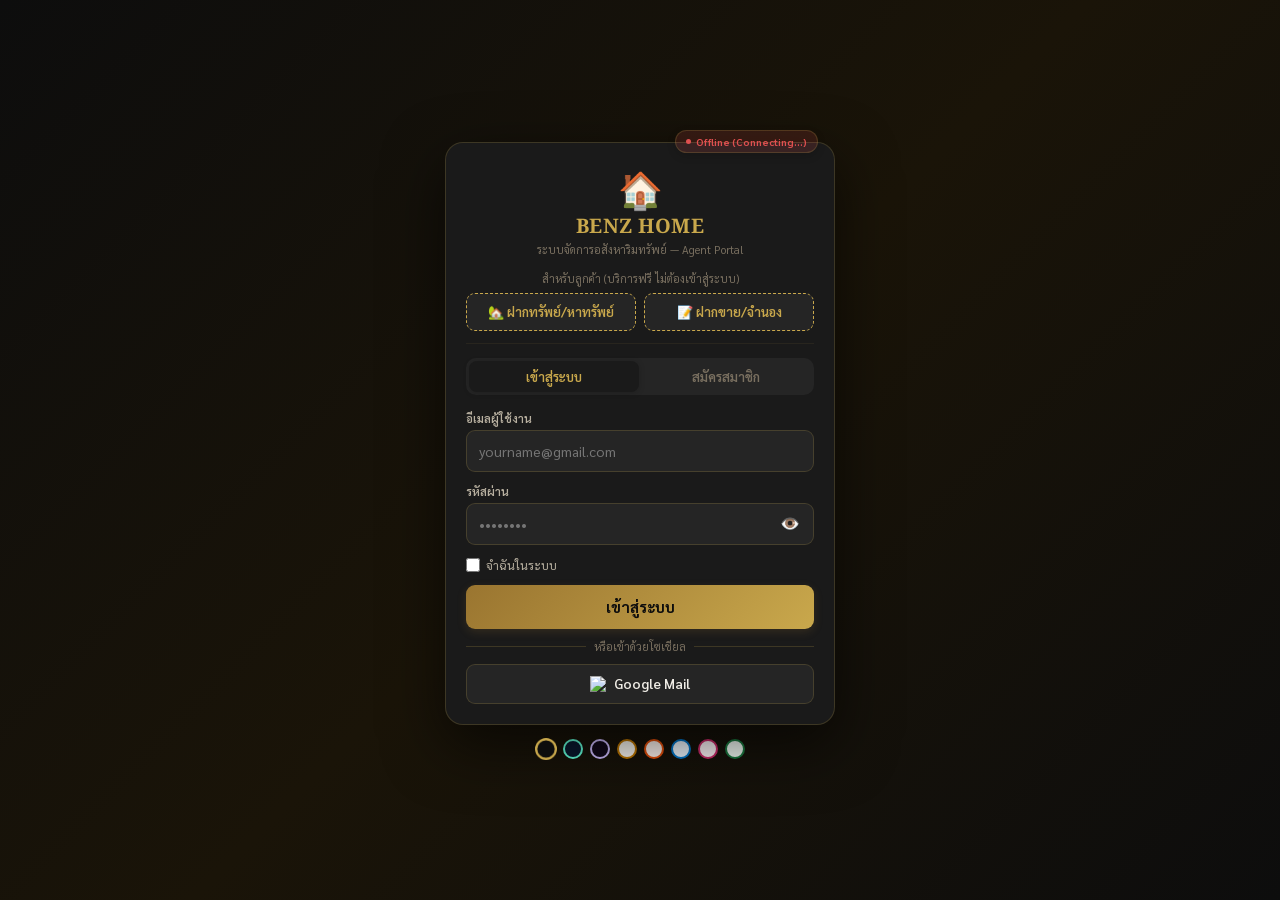
==== index.html @ 98ac9abf "feat(status): rename 'เช่าหรือซื้อ ก็ได้' to 'เช่าหรือซื้อ' and add automatic db migration" ====
<!DOCTYPE html>
<html lang="th">

<head>
  <meta charset="UTF-8">
  <meta name="viewport" content="width=device-width, initial-scale=1.0, viewport-fit=cover">
  <title>BENZ HOME Agency — ระบบจัดการอสังหาริมทรัพย์</title>
  <link rel="preconnect" href="https://fonts.googleapis.com">
  <link rel="preconnect" href="https://fonts.gstatic.com" crossorigin>
  <link
    href="https://fonts.googleapis.com/css2?family=DM+Mono:wght@400;500&family=Inter:wght@400;500;600;700;800&family=Sarabun:wght@300;400;500;600;700&family=Prompt:wght@300;400;500;600;700&family=Kanit:wght@300;400;500;600;700&family=Noto+Serif+Thai:wght@400;600;700&family=Noto+Sans+Thai:wght@300;400;500;600;700&display=swap"
    rel="stylesheet">
  <!-- Core CSS Stylesheet -->
  <link rel="stylesheet" href="css/styles.css?v=1.0.3">
  <script>
    window.onerror = function(msg, url, line, col, error) {
      if ((msg && msg.indexOf('browser extension') !== -1) || (url && url.indexOf('blob:') === 0)) {
        return false;
      }
      var errDiv = document.getElementById('debug-error-console');
      if (!errDiv) {
        errDiv = document.createElement('div');
        errDiv.id = 'debug-error-console';
        errDiv.style.cssText = 'position:fixed;bottom:20px;right:20px;z-index:99999;background:#f8d7da;color:#721c24;border:2px solid #f5c6cb;padding:16px;border-radius:12px;max-width:350px;font-family:monospace;font-size:12px;box-shadow:0 4px 15px rgba(0,0,0,0.25);overflow:auto;max-height:300px;line-height:1.5;';
        document.body.appendChild(errDiv);
      }
      errDiv.innerHTML += '<div><strong>Error:</strong> ' + msg + '<br><strong>Line:</strong> ' + line + ':' + col + '<br><strong>URL:</strong> ' + url + '</div><hr style="margin:8px 0;border:0;border-top:1px solid #f5c6cb;">';
      return false;
    };
  </script>
</head>

<body>

  <!-- =================== LOGIN SCREEN =================== -->
  <div id="loginScreen">
    <div class="login-box">
      <div class="login-logo">
        <img src="icon.png" alt="BENZ HOME Agency" style="width: 100px; height: 100px; border-radius: 50%; object-fit: cover; margin-bottom: 20px;">
      </div>
      <div class="login-field">
        <label>อีเมล (Email)</label>
        <input type="email" id="loginUsername" placeholder="example@email.com" autocomplete="email"
          onkeydown="if(event.key==='Enter') doLogin()">
      </div>
      <div class="login-field">
        <label>รหัสผ่าน (Password)</label>
        <div style="position:relative;">
          <input type="password" id="loginPassword" placeholder="กรอก password"
            onkeydown="if(event.key==='Enter') doLogin()" style="width:100%;padding-right:52px;">
          <button type="button" id="togglePwBtn" onclick="toggleLoginPw()"
            style="position:absolute;right:0;top:0;bottom:0;width:52px;background:none;border:none;cursor:pointer;font-size:20px;color:var(--text3);display:flex;align-items:center;justify-content:center;border-radius:0 10px 10px 0;-webkit-tap-highlight-color:transparent;"
            title="แสดง/ซ่อนรหัสผ่าน">👁️</button>
        </div>
      </div>
      <div style="display:flex;align-items:center;gap:10px;margin:12px 0 4px;">
        <input type="checkbox" id="rememberMe"
          style="width:20px;height:20px;accent-color:var(--gold);cursor:pointer;border-radius:5px;flex-shrink:0;">
        <label for="rememberMe"
          style="font-size:15px;color:var(--text2);cursor:pointer;font-weight:500;">จำรหัสผ่าน</label>
      </div>
      <button class="login-btn" onclick="doLogin()">🔐 เข้าสู่ระบบ</button>
      <button class="login-btn btn-google" onclick="doLoginWithGoogle()" style="background:#FAF8F2;color:#1A1506;border:1px solid #C9A84C;margin-top:8px;display:flex;align-items:center;justify-content:center;gap:10px;cursor:pointer;width:100%;">
        <img src="https://upload.wikimedia.org/wikipedia/commons/c/c1/Google_%22G%22_logo.svg" alt="Google logo" style="width:18px;height:18px;">
        <span>เข้าสู่ระบบด้วย Google Mail</span>
      </button>
      <button class="login-btn btn-facebook" onclick="doLoginWithFacebook()" style="background:#1877F2;color:#FFFFFF;border:none;margin-top:8px;display:flex;align-items:center;justify-content:center;gap:10px;cursor:pointer;width:100%;">
        <img src="https://upload.wikimedia.org/wikipedia/commons/b/b9/2023_Facebook_icon.svg" alt="Facebook logo" style="width:20px;height:20px;">
        <span>เข้าสู่ระบบด้วย Facebook</span>
      </button>
      <div class="login-error" id="loginError">❌ อีเมลหรือรหัสผ่านไม่ถูกต้อง <button onclick="resetAuthData()"
          style="margin-left:10px;background:none;border:1px solid var(--red);color:var(--red);border-radius:5px;padding:2px 8px;cursor:pointer;font-size:12px;">รีเซ็ต</button>
      </div>
      <div style="text-align:center;margin-top:20px;padding-top:16px;border-top:1px solid var(--border);">
        <div style="font-size:12px;color:var(--text3);margin-bottom:10px;">เลือกธีม</div>
        <div style="display:flex;gap:8px;justify-content:center;align-items:center;flex-wrap:wrap;">
          <button class="theme-btn" id="loginThemeDark" style="background:#0D0D0D; border: 2px solid #C9A84C;" onclick="setTheme('dark')" title="มืดทอง (Dark Gold)">🌙</button>
          <button class="theme-btn" id="loginThemeDarkNavy" style="background:#0A192F; border: 2px solid #64FFDA;" onclick="setTheme('dark-navy')" title="ฟ้ามืด (Navy Blue)">🌌</button>
          <button class="theme-btn" id="loginThemeDarkPurple" style="background:#120A1A; border: 2px solid #D0BFFF;" onclick="setTheme('dark-purple')" title="ม่วงมืด (Midnight Purple)">🔮</button>
          <button class="theme-btn" id="loginThemeLight" style="background:#FAF8F2; border: 2px solid #C07800;" onclick="setTheme('light')" title="เบจทอง (Beige Gold)">☀️</button>
          <button class="theme-btn" id="loginThemeVibrant" style="background:#FFF5F0; border: 2px solid #E8500A;" onclick="setTheme('vibrant')" title="ส้มไฟ (Vibrant Orange)">🔥</button>
          <button class="theme-btn" id="loginThemeOcean" style="background:#F0F8FF; border: 2px solid #0077CC;" onclick="setTheme('ocean')" title="ฟ้าทะเล (Ocean Blue)">🌊</button>
          <button class="theme-btn" id="loginThemeSakura" style="background:#FFF5F9; border: 2px solid #CC2A6A;" onclick="setTheme('sakura')" title="ชมพูซากุระ (Sakura Pink)">🌸</button>
          <button class="theme-btn" id="loginThemeForest" style="background:#F2FBF5; border: 2px solid #1A7A40;" onclick="setTheme('forest')" title="เขียวมิ้นต์ (Forest Green)">🌿</button>
        </div>
      </div>
    </div>
  </div>

  <!-- =================== APP SHELL =================== -->
  <div id="appShell">

    <div class="header">
      <div class="logo-img-wrap" style="flex-shrink:0;display:flex;align-items:center;">
        <img id="headerLogoImg" src="icon.png" alt="BENZ HOME Agency" style="height:46px;width:auto;object-fit:contain;display:block;">
      </div>
      <div class="header-tabs" id="headerTabs">
        <button class="htab active" onclick="switchTab('assets',this)">🏠 ทรัพย์สิน</button>
        <button class="htab" id="tabCustomers" onclick="switchTab('customers',this)">🤝 ลูกค้า</button>
        <button class="htab" id="tabConsignments" onclick="switchTab('consignments',this)">📝 ฝากขาย/จำนอง</button>
        <button class="htab" id="tabClipboard" onclick="switchTab('clipboard',this)">📋 ClipB</button>
        <button class="htab" id="tabMarketing" onclick="switchTab('marketing',this)">🚀 โพสต์</button>
        <button class="htab" id="tabCommission" onclick="switchTab('commission',this)">💰 ค่าคอม</button>
        <button class="htab" id="tabSettings" onclick="switchTab('settings',this)">⚙️ ตั้งค่า</button>
      </div>
      <div class="header-user">
        <!-- Firebase Status -->
        <div style="display:flex;align-items:center;gap:5px;font-size:11px;color:var(--text3);white-space:nowrap;">
          <span id="fbStatusDot"
            style="width:8px;height:8px;border-radius:50%;background:#e8a020;display:inline-block;flex-shrink:0;"></span>
          <span id="fbStatusText">Firebase...</span>
        </div>
        <!-- Theme Panel Button -->
        <button class="theme-panel-btn" onclick="openThemePanel()">🎨<span class="tp-btn-text"> Theme</span></button>
        <!-- Profile Dropdown Trigger -->
        <div class="profile-dropdown-wrapper" id="profileDropdownWrapper">
          <div class="user-badge" id="profileBadgeBtn" onclick="toggleProfileDropdown()" title="คลิกเพื่อตั้งค่าโปรไฟล์">
            <div id="profileAvatarBadge" style="width:28px;height:28px;border-radius:50%;background:var(--gold);color:#1a1208;display:flex;align-items:center;justify-content:center;font-size:13px;font-weight:800;flex-shrink:0;"></div>
            <span id="headerUserName">-</span>
            <span class="role" id="headerUserRole">-</span>
            <span style="font-size:10px;color:var(--text3);margin-left:2px;" id="profileDropChevron">▾</span>
          </div>

          <!-- Profile Dropdown Panel -->
          <div id="profileDropdown" style="display:none;position:absolute;top:calc(100% + 10px);right:0;width:320px;
               background:var(--dark2);border:1px solid var(--border);border-radius:16px;
               box-shadow:0 12px 40px rgba(0,0,0,0.5);z-index:9999;overflow:hidden;">

            <!-- Header strip -->
            <div style="background:linear-gradient(135deg,#1a1208 0%,#2e1f00 100%);padding:16px 18px;border-bottom:1px solid var(--border);">
              <div style="display:flex;align-items:center;gap:12px;">
                <div id="profileDropAvatar" style="width:46px;height:46px;border-radius:50%;background:var(--gold);color:#1a1208;
                     display:flex;align-items:center;justify-content:center;font-size:20px;font-weight:800;
                     flex-shrink:0;box-shadow:0 0 0 3px rgba(192,120,0,0.3);"></div>
                <div style="flex:1;min-width:0;">
                  <div id="profileDropName" style="font-size:15px;font-weight:800;color:var(--text);white-space:nowrap;overflow:hidden;text-overflow:ellipsis;">-</div>
                  <div id="profileDropEmail" style="font-size:11px;color:var(--text3);margin-top:2px;white-space:nowrap;overflow:hidden;text-overflow:ellipsis;">-</div>
                  <div id="profileDropRole" style="display:inline-block;margin-top:5px;font-size:10px;font-weight:700;padding:2px 8px;border-radius:20px;background:rgba(192,120,0,0.2);color:var(--gold);">-</div>
                </div>
              </div>
            </div>

            <!-- Social Connections -->
            <div style="padding:14px 18px;border-bottom:1px solid var(--border2);">
              <div style="font-size:10px;font-weight:700;color:var(--text3);letter-spacing:.08em;text-transform:uppercase;margin-bottom:10px;">🔗 บัญชีที่เชื่อมต่อ</div>
              <div style="display:flex;flex-direction:column;gap:7px;">

                <!-- Google -->
                <div style="display:flex;align-items:center;justify-content:space-between;background:var(--dark);border:1px solid var(--border2);border-radius:10px;padding:8px 12px;">
                  <div style="display:flex;align-items:center;gap:8px;">
                    <img src="https://upload.wikimedia.org/wikipedia/commons/c/c1/Google_%22G%22_logo.svg" style="width:15px;height:15px;" alt="G">
                    <span style="font-size:12px;font-weight:600;">Google Mail</span>
                  </div>
                  <div id="dropStatusGoogle" style="font-size:11px;"></div>
                </div>

                <!-- Facebook -->
                <div style="display:none;align-items:center;justify-content:space-between;background:var(--dark);border:1px solid var(--border2);border-radius:10px;padding:8px 12px;">
                  <div style="display:flex;align-items:center;gap:8px;">
                    <img src="https://upload.wikimedia.org/wikipedia/commons/b/b9/2023_Facebook_icon.svg" style="width:15px;height:15px;" alt="FB">
                    <span style="font-size:12px;font-weight:600;">Facebook</span>
                  </div>
                  <div id="dropStatusFacebook" style="font-size:11px;"></div>
                </div>

              </div>
            </div>

            <!-- Agent Profile Detail Editor (สำหรับผู้ใช้ทั่วไปที่เป็น Agent) -->
            <div id="dropAgentProfileSection" style="display:none;padding:14px 18px;border-bottom:1px solid var(--border2);max-height:260px;overflow-y:auto;">
              <div style="font-size:10px;font-weight:700;color:var(--text3);letter-spacing:.08em;text-transform:uppercase;margin-bottom:10px;">📋 ข้อมูลตัวแทน (Agent Profile)</div>
              <div style="display:flex;flex-direction:column;gap:7px;">
                <div>
                  <label style="font-size:11px;color:var(--text2);display:block;margin-bottom:3px;">สังกัด/บริษัท</label>
                  <input type="text" id="drop_ag_company" placeholder="เช่น BENZ HOME" style="font-size:12px;padding:7px 10px;border-radius:8px;background:var(--dark);border:1px solid var(--border2);color:var(--text);width:100%;box-sizing:border-box;">
                </div>
                
                <div style="display:flex;gap:6px;">
                  <div style="flex:1;">
                    <label style="font-size:11px;color:var(--text2);display:block;margin-bottom:3px;">รับ Co-Agent</label>
                    <select id="drop_ag_coagent" onchange="toggleUserCoagentShare(this.value, 'drop_ag_coagentshare_group')" style="font-size:12px;padding:4px 8px;border-radius:8px;background:var(--dark);border:1px solid var(--border2);color:var(--text);width:100%;box-sizing:border-box;cursor:pointer;height:32px;">
                      <option value="รับ">รับ</option>
                      <option value="ไม่รับ">ไม่รับ</option>
                    </select>
                  </div>
                  <div style="flex:1;" id="drop_ag_coagentshare_group">
                    <label style="font-size:11px;color:var(--text2);display:block;margin-bottom:3px;">ส่วนแบ่งเริ่มต้น (%)</label>
                    <input type="number" id="drop_ag_coagentshare" placeholder="40" value="40" min="0" max="100" style="font-size:12px;padding:7px 10px;border-radius:8px;background:var(--dark);border:1px solid var(--border2);color:var(--text);width:100%;box-sizing:border-box;height:32px;">
                  </div>
                </div>

                <div>
                  <label style="font-size:11px;color:var(--text2);display:block;margin-bottom:3px;">เบอร์โทรศัพท์</label>
                  <input type="tel" id="drop_ag_tel" placeholder="เบอร์โทรศัพท์" style="font-size:12px;padding:7px 10px;border-radius:8px;background:var(--dark);border:1px solid var(--border2);color:var(--text);width:100%;box-sizing:border-box;height:32px;">
                </div>

                <div style="display:flex;gap:6px;">
                  <div style="flex:1;">
                    <label style="font-size:11px;color:var(--text2);display:block;margin-bottom:3px;">Line ID (ส่วนตัว)</label>
                    <input type="text" id="drop_ag_line" placeholder="ไอดีไลน์" style="font-size:12px;padding:7px 10px;border-radius:8px;background:var(--dark);border:1px solid var(--border2);color:var(--text);width:100%;box-sizing:border-box;">
                  </div>
                  <div style="flex:1;">
                    <label style="font-size:11px;color:var(--text2);display:block;margin-bottom:3px;">Line OA / ลิงก์ Line</label>
                    <input type="text" id="drop_ag_linelink" placeholder="เช่น @line_oa หรือ ลิงก์" style="font-size:12px;padding:7px 10px;border-radius:8px;background:var(--dark);border:1px solid var(--border2);color:var(--text);width:100%;box-sizing:border-box;">
                  </div>
                </div>

                <div>
                  <label style="font-size:11px;color:var(--text2);display:block;margin-bottom:3px;">บัญชีธนาคาร (รับค่าคอม)</label>
                  <input type="text" id="drop_ag_bank" placeholder="กสิกรไทย 123-x-xxxxx-x" style="font-size:12px;padding:7px 10px;border-radius:8px;background:var(--dark);border:1px solid var(--border2);color:var(--text);width:100%;box-sizing:border-box;">
                </div>

                <div>
                  <label style="font-size:11px;color:var(--text2);display:block;margin-bottom:3px;">ลิงก์ Facebook Profile</label>
                  <input type="text" id="drop_ag_fb" placeholder="https://facebook.com/..." style="font-size:12px;padding:7px 10px;border-radius:8px;background:var(--dark);border:1px solid var(--border2);color:var(--text);width:100%;box-sizing:border-box;">
                </div>

                <button onclick="saveAgentProfileFromDrop()" style="background:linear-gradient(135deg,var(--gold),#a06800);color:#1a1208;font-weight:700;font-size:12px;border:none;border-radius:8px;padding:9px;cursor:pointer;width:100%;margin-top:5px;box-shadow:0 3px 6px rgba(0,0,0,0.18);">💾 บันทึกข้อมูลส่วนตัว</button>
              </div>
            </div>

            <!-- Change Password -->
            <div style="padding:14px 18px;border-bottom:1px solid var(--border2);">
              <div style="font-size:10px;font-weight:700;color:var(--text3);letter-spacing:.08em;text-transform:uppercase;margin-bottom:10px;">🔑 รหัสผ่าน</div>
              <div style="display:flex;flex-direction:column;gap:7px;">
                <input type="password" id="drop_cp_old" placeholder="รหัสผ่านปัจจุบัน" style="font-size:12px;padding:7px 10px;border-radius:8px;background:var(--dark);border:1px solid var(--border2);color:var(--text);width:100%;box-sizing:border-box;">
                <input type="password" id="drop_cp_new" placeholder="รหัสผ่านใหม่ (6+ ตัวอักษร)" style="font-size:12px;padding:7px 10px;border-radius:8px;background:var(--dark);border:1px solid var(--border2);color:var(--text);width:100%;box-sizing:border-box;">
                <input type="password" id="drop_cp_confirm" placeholder="ยืนยันรหัสผ่านใหม่" style="font-size:12px;padding:7px 10px;border-radius:8px;background:var(--dark);border:1px solid var(--border2);color:var(--text);width:100%;box-sizing:border-box;">
                <div id="drop_cp_error" style="font-size:11px;color:var(--red);display:none;"></div>
                <button onclick="doChangePwDrop()" style="background:linear-gradient(135deg,var(--gold),#a06800);color:#1a1208;font-weight:700;font-size:12px;border:none;border-radius:8px;padding:8px;cursor:pointer;width:100%;">💾 บันทึกรหัสผ่านใหม่</button>
              </div>
            </div>

            <!-- Footer Actions -->
            <div style="padding:12px 18px;display:flex;gap:8px;">
              <button onclick="closeProfileDropdown();openModal('changePw')" style="flex:1;background:var(--dark3);border:1px solid var(--border2);color:var(--text3);font-size:11px;font-weight:600;border-radius:8px;padding:7px;cursor:pointer;">⚙️ ตั้งค่าเต็ม</button>
              <button onclick="doLogout()" style="flex:1;background:rgba(220,50,50,0.12);border:1px solid rgba(220,50,50,0.3);color:#e55;font-size:11px;font-weight:600;border-radius:8px;padding:7px;cursor:pointer;">🚪 ออกจากระบบ</button>
            </div>
          </div>
        </div>
        <button class="logout-btn" onclick="doLogout()">🚪<span class="tp-btn-text"> ออกระบบ</span></button>
      </div>
    </div>

    <!-- =================== BOTTOM NAV (mobile) =================== -->
    <!-- More menu drawer (slides up from bottom) -->
    <div id="moreDrawerOverlay" onclick="closeMoreDrawer()"
      style="display:none;position:fixed;inset:0;z-index:290;background:rgba(0,0,0,.4);"></div>
    <div id="moreDrawer" style="display:none;position:fixed;bottom:86px;left:0;right:0;z-index:300;
             background:var(--dark2);border-radius:20px 20px 0 0;border-top:1px solid var(--border);
             padding:12px 16px 8px;box-shadow:0 -8px 30px rgba(0,0,0,.25);">
      <div style="width:40px;height:4px;background:var(--border);border-radius:2px;margin:0 auto 14px;"></div>
      
      <!-- Profile display in drawer (Mobile) -->
      <div id="drawerProfile" onclick="closeMoreDrawer();toggleProfileDropdown();"
           style="display:flex;align-items:center;gap:12px;background:var(--dark3);border:1px solid var(--border2);
                  padding:12px;border-radius:14px;margin-bottom:14px;cursor:pointer;">
        <div id="drawerAvatar" style="width:42px;height:42px;border-radius:50%;background:var(--gold);color:#1a1208;
                                      display:flex;align-items:center;justify-content:center;font-size:18px;font-weight:800;"></div>
        <div style="flex:1;">
          <div id="drawerUserName" style="font-size:15px;font-weight:800;color:var(--text);">ผู้ใช้งาน</div>
          <div id="drawerUserRole" style="font-size:12px;color:var(--gold);font-weight:600;margin-top:2px;">-</div>
        </div>
        <span style="font-size:11px;color:var(--text3);background:var(--dark4);padding:4px 8px;border-radius:6px;font-weight:600;">⚙️ ตั้งค่า</span>
      </div>

      <div
        style="font-size:13px;color:var(--text3);margin-bottom:6px;font-weight:700;letter-spacing:.06em;padding:0 4px;">
        เมนูเพิ่มเติม</div>
      <div id="moreDrawerItems" style="display:flex;flex-direction:column;gap:4px;"></div>
    </div>

    <nav class="bottom-nav" id="bottomNav">
      <button class="bnav-item active" id="bnav-assets"
        onclick="switchTab('assets',null);updateBnav('assets');closeMoreDrawer()">
        <span class="bnav-icon-wrap"><span class="bnav-icon">🏠</span></span>
        <span class="bnav-label">ทรัพย์สิน</span>
      </button>
      <button class="bnav-item" id="bnav-customers"
        onclick="switchTab('customers',null);updateBnav('customers');closeMoreDrawer()">
        <span class="bnav-icon-wrap"><span class="bnav-icon">🤝</span></span>
        <span class="bnav-label">ลูกค้า</span>
      </button>
      <button class="bnav-item" id="bnav-clipboard"
        onclick="switchTab('clipboard',null);updateBnav('clipboard');closeMoreDrawer()">
        <span class="bnav-icon-wrap"><span class="bnav-icon">📋</span></span>
        <span class="bnav-label">ClipB</span>
      </button>
      <button class="bnav-item" id="bnav-marketing"
        onclick="switchTab('marketing',null);updateBnav('marketing');closeMoreDrawer()">
        <span class="bnav-icon-wrap"><span class="bnav-icon">🚀</span></span>
        <span class="bnav-label">Auto-Post</span>
      </button>
      <button class="bnav-item" id="bnav-more" onclick="toggleMoreDrawer()">
        <span class="bnav-icon-wrap">
          <svg width="26" height="10" viewBox="0 0 26 10" fill="none" xmlns="http://www.w3.org/2000/svg"
            style="display:block;">
            <circle cx="3" cy="5" r="3" fill="currentColor" />
            <circle cx="13" cy="5" r="3" fill="currentColor" />
            <circle cx="23" cy="5" r="3" fill="currentColor" />
          </svg>
        </span>
        <span class="bnav-label">เพิ่มเติม</span>
      </button>
      <!-- hidden items used by applyRoleAccess logic only -->
      <span id="bnav-agents" style="display:none"></span>
      <span id="bnav-settings" style="display:none"></span>
    </nav>

    <!-- Mobile section title bar -->
    <div id="mobileSectionTitle"
      style="display:none;position:sticky;top:56px;z-index:99;background:var(--dark1);border-bottom:1px solid var(--border2);padding:10px 16px 8px;font-size:17px;font-weight:800;color:var(--text);letter-spacing:-0.02em;">
    </div>

    <div class="main">

      <!-- =================== ASSETS =================== -->
      <div id="sec-assets" class="section active">
        <div class="stats-row" id="assetStats"></div>
        <div class="toolbar">
          <!-- Row 1: Search + Price + Status Filters -->
          <div class="toolbar-row">
            <div class="search-box" style="flex:2;min-width:160px;position:relative;">
              <span
                style="position:absolute;left:12px;top:50%;transform:translateY(-50%);font-size:15px;pointer-events:none;">🔍</span>
              <input type="text" id="assetSearch" placeholder="ค้นหาโครงการ, ทำเล..." oninput="renderAssets()"
                style="padding-left:36px;">
            </div>
            <div class="search-box" style="flex:1;min-width:100px;position:relative;">
              <span
                style="position:absolute;left:10px;top:50%;transform:translateY(-50%);font-size:13px;pointer-events:none;color:var(--gold);">฿↑</span>
              <input type="number" id="filterPriceMin" placeholder="ราคาต่ำสุด" oninput="renderAssets()"
                style="padding:9px 10px 9px 32px;">
            </div>
            <div class="search-box" style="flex:1;min-width:100px;position:relative;">
              <span
                style="position:absolute;left:10px;top:50%;transform:translateY(-50%);font-size:13px;pointer-events:none;color:var(--gold);">฿↓</span>
              <input type="number" id="filterPriceMax" placeholder="ราคาสูงสุด" oninput="renderAssets()"
                style="padding:9px 10px 9px 32px;">
            </div>
            <button class="btn btn-outline btn-sm" onclick="clearAssetFilters()" title="ล้างฟิลเตอร์ทั้งหมด"
              style="padding:9px 12px;">🔄</button>
            <select class="filter-select" id="filterStatus" onchange="renderAssets()">
              <option value="">ทุกสถานะ</option>
              <option value="เช่า">เช่า</option>
              <option value="ซื้อทรัพย์">ซื้อทรัพย์</option>
              <option value="ขายทรัพย์">ขายทรัพย์</option>
              <option value="เช่าหรือซื้อ">เช่าหรือซื้อ</option>
            </select>
            <select class="filter-select" id="filterListingActive" onchange="renderAssets()">
              <option value="active">📢 ใช้งานอยู่</option>
              <option value="">ทั้งหมด</option>
              <option value="reserved">⏳ จองอยู่</option>
              <option value="sold_all">🔴 ปิดแล้วทั้งหมด</option>
              <option value="sold_deal">🔴 ขายแล้ว (ปิด)</option>
              <option value="rented_deal">🔑 เช่าแล้ว (ปิด)</option>
            </select>
            <select class="filter-select" id="filterType" onchange="renderAssets()">
              <option value="">ทุกประเภท</option>
              <option value="คอนโด">คอนโด</option>
              <option value="บ้านเดี่ยว">บ้านเดี่ยว</option>
              <option value="ทาวน์โฮม">ทาวน์โฮม</option>
              <option value="ที่ดิน">ที่ดิน</option>
            </select>
          </div>
          <!-- Row 2: Transit + View Toggles + Add -->
          <div class="toolbar-row">
            <select class="filter-select" id="filterTrainLine" onchange="onTrainLineChange()" style="flex:1.5;">
              <option value="">🚇 ทุกสายรถไฟฟ้า</option>
            </select>
            <select class="filter-select" id="filterStartStation" onchange="renderAssets()" disabled style="flex:1;">
              <option value="">สถานีเริ่มต้น</option>
            </select>
            <select class="filter-select" id="filterEndStation" onchange="renderAssets()" disabled style="flex:1;">
              <option value="">สถานีสิ้นสุด</option>
            </select>
            <div class="toolbar-spacer"></div>
            <div style="display:flex;gap:4px;" class="view-toggles">
              <button id="btnAssetViewCard" class="btn btn-outline btn-sm" onclick="setAssetView('card')" title="การ์ด"
                style="padding:9px 13px;font-size:16px;">⊞</button>
              <button id="btnAssetViewTable" class="btn btn-outline btn-sm" onclick="setAssetView('table')" title="ตาราง"
                style="padding:9px 13px;font-size:16px;">☰</button>
            </div>
            <button class="btn btn-primary" id="btnAddAsset" onclick="openModal('asset')">+ เพิ่มทรัพย์สิน</button>
          </div>
        </div>
        <div id="assetPaginationTop"
          style="display:flex;align-items:center;gap:8px;margin-bottom:10px;flex-wrap:wrap;min-height:32px;"></div>
        <div class="cards-grid" id="assetCards"></div>
        <div id="assetTable" style="display:none;" class="table-wrap">
          <table id="assetTableEl">
            <thead>
              <tr>
                <th>#</th>
                <th>ชื่อโครงการ</th>
                <th>สถานะ</th>
                <th>ประเภท</th>
                <th>ราคา</th>
                <th>ห้อง</th>
                <th>ทำเล</th>
                <th>ติดต่อ</th>
                <th>Agent</th>
                <th>ดูแลทรัพย์</th>
                <th></th>
              </tr>
            </thead>
            <tbody id="assetTableBody"></tbody>
          </table>
        </div>
        <div id="assetPaginationBottom"
          style="display:flex;align-items:center;gap:8px;margin-top:14px;flex-wrap:wrap;min-height:32px;"></div>
      </div>

      <!-- =================== CUSTOMERS =================== -->
      <div id="sec-customers" class="section">
        <div class="toolbar">
          <!-- Row 1: Search + Budget -->
          <div class="toolbar-row">
            <div class="search-box" style="flex:2;min-width:160px;position:relative;">
              <span
                style="position:absolute;left:12px;top:50%;transform:translateY(-50%);font-size:15px;pointer-events:none;">🔍</span>
              <input type="text" id="customerSearch" placeholder="ค้นหาลูกค้า, ติดต่อ..." oninput="renderCustomers()"
                style="padding-left:36px;">
            </div>
            <div class="search-box" style="flex:1;min-width:100px;position:relative;">
              <span
                style="position:absolute;left:10px;top:50%;transform:translateY(-50%);font-size:13px;pointer-events:none;color:var(--gold);">฿↑</span>
              <input type="number" id="customerPriceMin" placeholder="งบต่ำสุด" oninput="renderCustomers()"
                style="padding:9px 10px 9px 32px;">
            </div>
            <div class="search-box" style="flex:1;min-width:100px;position:relative;">
              <span
                style="position:absolute;left:10px;top:50%;transform:translateY(-50%);font-size:13px;pointer-events:none;color:var(--gold);">฿↓</span>
              <input type="number" id="customerPriceMax" placeholder="งบสูงสุด" oninput="renderCustomers()"
                style="padding:9px 10px 9px 32px;">
            </div>
            <button class="btn btn-outline btn-sm" onclick="clearCustomerFilters()" title="ล้างฟิลเตอร์ทั้งหมด"
              style="padding:9px 12px;">🔄</button>
          </div>
          <!-- Row 2: Transit + View Toggles + Actions -->
          <div class="toolbar-row">
            <select class="filter-select" id="filterCustTrainLine" onchange="onCustTrainLineChange()" style="flex:1.5;">
              <option value="">🚇 ทุกสายรถไฟฟ้า</option>
            </select>
            <select class="filter-select" id="filterCustStartStation" onchange="renderCustomers()" disabled style="flex:1;">
              <option value="">สถานีเริ่มต้น</option>
            </select>
            <select class="filter-select" id="filterCustEndStation" onchange="renderCustomers()" disabled style="flex:1;">
              <option value="">สถานีสิ้นสุด</option>
            </select>
            <div class="toolbar-spacer"></div>
            <div style="display:flex;gap:4px;" class="view-toggles">
              <button id="btnCustViewCard" class="btn btn-outline btn-sm" onclick="setCustView('card')" title="การ์ด"
                style="padding:9px 13px;font-size:16px;">⊞</button>
              <button id="btnCustViewTable" class="btn btn-outline btn-sm" onclick="setCustView('table')" title="ตาราง"
                style="padding:9px 13px;font-size:16px;">☰</button>
            </div>
            <label id="btnImportCustomerCSV" class="btn btn-outline" style="cursor:pointer;"
              title="Import ลูกค้าจากไฟล์ CSV">
              📥 Import CSV
              <input type="file" accept=".csv" style="display:none" onchange="importCSV(event,'customers')">
            </label>
            <button class="btn btn-primary" onclick="copyGuestRequestLink()" title="คัดลอกลิงก์ฝากทรัพย์/หาทรัพย์ส่งให้ลูกค้ากรอกข้อมูล"
              style="background: var(--green) !important; border-color: var(--green) !important; color: #ffffff !important; font-size: 14.5px; padding: 10px 22px; font-weight: 700; box-shadow: 0 4px 15px rgba(80, 200, 120, 0.35); transition: all 0.2s ease-in-out;"
              onmouseover="this.style.transform='scale(1.05)'; this.style.boxShadow='0 6px 20px rgba(80, 200, 120, 0.5)';"
              onmouseout="this.style.transform='scale(1)'; this.style.boxShadow='0 4px 15px rgba(80, 200, 120, 0.35)';">
              🔗 ลิงก์ฝากทรัพย์/หาทรัพย์
            </button>
            <button id="btnAddCustomer" class="btn btn-primary" onclick="openModal('customer')">+ เพิ่มลูกค้า</button>
          </div>
        </div>
        <div id="customerPaginationTop"
          style="display:flex;align-items:center;gap:8px;margin-bottom:10px;flex-wrap:wrap;min-height:32px;"></div>
        <div class="table-wrap" id="customerTableWrap">
          <table>
            <thead>
              <tr>
                <th>#</th>
                <th>ชื่อ</th>
                <th>สถานะ</th>
                <th>ประเภท</th>
                <th>งบประมาณ</th>
                <th>Contact</th>
                <th>Link Post</th>
                <th>วันที่ต้องการทรัพย์</th>
                <th>Note</th>
                <th>จัดการ</th>
              </tr>
            </thead>
            <tbody id="customerTable"></tbody>
          </table>
        </div>
        <!-- Mobile card list for customers -->
        <div class="m-list" id="customerMList"></div>
      </div>

      <!-- =================== CONSIGNMENTS =================== -->
      <div id="sec-consignments" class="section">
        <!-- Stats Summary -->
        <div class="stats-row" style="margin-bottom: 20px;">
          <div class="stat-box" onclick="filterConsignByStatus('')" style="cursor: pointer; transition: transform 0.2s, box-shadow 0.2s;" onmouseover="this.style.transform='translateY(-2px)'" onmouseout="this.style.transform='none'">
            <div class="num" id="statConsignTotal" style="color: var(--gold);">0</div>
            <div class="lbl">รายการฝากทั้งหมด</div>
          </div>
          <div class="stat-box" onclick="filterConsignByStatus('ใหม่')" style="cursor: pointer; transition: transform 0.2s, box-shadow 0.2s;" onmouseover="this.style.transform='translateY(-2px)'" onmouseout="this.style.transform='none'">
            <div class="num" id="statConsignNew" style="color: var(--red);">0</div>
            <div class="lbl">รายการใหม่</div>
          </div>
          <div class="stat-box" onclick="filterConsignByStatus('รอดำเนินการ')" style="cursor: pointer; transition: transform 0.2s, box-shadow 0.2s;" onmouseover="this.style.transform='translateY(-2px)'" onmouseout="this.style.transform='none'">
            <div class="num" id="statConsignPending" style="color: var(--gold-light);">0</div>
            <div class="lbl">รอดำเนินการ</div>
          </div>
          <div class="stat-box" onclick="filterConsignByStatus('สำเร็จ')" style="cursor: pointer; transition: transform 0.2s, box-shadow 0.2s;" onmouseover="this.style.transform='translateY(-2px)'" onmouseout="this.style.transform='none'">
            <div class="num" id="statConsignCompleted" style="color: var(--green);">0</div>
            <div class="lbl">ประสานงานสำเร็จ</div>
          </div>
        </div>

        <div class="toolbar">
          <!-- Row 1: Search + Filters -->
          <div class="toolbar-row">
            <div class="search-box" style="flex:2;min-width:160px;position:relative;">
              <span style="position:absolute;left:12px;top:50%;transform:translateY(-50%);font-size:15px;pointer-events:none;">🔍</span>
              <input type="text" id="consignSearch" placeholder="ค้นหาชื่อโครงการ, ทำเล, ชื่อผู้ฝาก..." oninput="renderConsignments()" style="padding-left:36px;">
            </div>
            
            <div class="toolbar-group">
              <select class="filter-select" id="filterConsignService" onchange="renderConsignments()">
                <option value="">บริการทั้งหมด (All)</option>
                <option value="ฝากขาย">ฝากขาย</option>
                <option value="ฝากเช่า">ฝากเช่า</option>
                <option value="จำนอง/ขายฝาก">จำนอง/ขายฝาก</option>
              </select>

              <select class="filter-select" id="filterConsignStatus" onchange="renderConsignments()">
                <option value="">สถานะทั้งหมด (All)</option>
                <option value="ใหม่">ใหม่</option>
                <option value="รอดำเนินการ">รอดำเนินการ</option>
                <option value="ติดต่อแล้ว">ติดต่อแล้ว</option>
                <option value="สำเร็จ">สำเร็จ</option>
              </select>

              <button class="btn btn-primary" id="btnAddConsignment" onclick="openConsignmentAddModal()">➕ ฝากขาย/จำนอง</button>
            </div>
          </div>
        </div>

        <!-- Table View -->
        <div class="table-container pc-only">
          <table style="width: 100%;">
            <thead>
              <tr>
                <th style="width: 120px;">ประเภทบริการ</th>
                <th style="width: 100px;">ประเภททรัพย์</th>
                <th>ชื่อโครงการ / ทำเลที่ตั้ง</th>
                <th style="width: 140px;">ราคา/เสนอ</th>
                <th style="width: 100px;">ขนาด</th>
                <th>ผู้ฝาก / ช่องทางติดต่อ</th>
                <th style="width: 80px;">รูปภาพ</th>
                <th style="width: 110px;">สถานะ</th>
                <th style="width: 190px;">จัดการ</th>
              </tr>
            </thead>
            <tbody id="consignTable"></tbody>
          </table>
        </div>

        <!-- Mobile Card View -->
        <div class="m-list" id="consignMList"></div>
      </div>

      <!-- =================== CLIPBOARD =================== -->
      <div id="sec-clipboard" class="section">
        <div class="cb-container">
          <div class="cb-card">
            <h3>📋 สร้าง Clipboard โพสต์</h3>
            <label style="font-size:13px;color:var(--text2);margin-bottom:6px;display:block;">เลือกทรัพย์สิน</label>
            <!-- Searchable asset picker -->
            <div style="position:relative;margin-bottom:14px;" id="cbAssetPickerWrap">
              <input type="text" id="cbAssetSearch" class="cb-select"
                style="margin-bottom:0;padding-right:32px;cursor:text;" placeholder="🔍 พิมพ์ชื่อโครงการหรือทำเล..."
                autocomplete="off" oninput="filterCbAssets()" onfocus="openCbDropdown()"
                onblur="setTimeout(closeCbDropdown,180)">
              <span
                style="position:absolute;right:10px;top:50%;transform:translateY(-50%);font-size:12px;color:var(--text3);pointer-events:none;"
                id="cbAssetCaret">▼</span>
              <div id="cbAssetDropdown"
                style="display:none;position:absolute;top:100%;left:0;right:0;background:var(--dark2);border:1px solid var(--border);border-radius:8px;z-index:200;max-height:240px;overflow-y:auto;box-shadow:var(--shadow);margin-top:2px;">
              </div>
            </div>
            <input type="hidden" id="cbAssetSelect" value="">

            <label style="font-size:13px;color:var(--text2);margin-bottom:6px;display:block;">เลือก Agent <span
                style="color:var(--text3);font-weight:400">(ไม่บังคับ — ถ้าเลือก จะใช้ข้อมูลติดต่อของ Agent
                แทน)</span></label>
            <select class="cb-select" id="cbAgentSelect" onchange="onCbAgentChange()">
              <option value="">-- ใช้ข้อมูลติดต่อจากทรัพย์สิน --</option>
            </select>
            <!-- Agent info preview -->
            <div id="cbAgentPreview"
              style="display:none;background:var(--dark);border:1px solid var(--border);border-radius:8px;padding:11px 14px;margin-bottom:14px;font-size:13px;line-height:1.8;">
            </div>

            <label style="font-size:13px;color:var(--text2);margin-bottom:8px;display:block;">ตัวเลือกเพิ่มเติม</label>
            <div class="cb-options">
              <label class="cb-opt"><input type="checkbox" id="cbContact" checked onchange="generateClipboard()">
                แสดงข้อมูลติดต่อ</label>
              <label class="cb-opt"><input type="checkbox" id="cbLink" onchange="generateClipboard()"> แสดง Link
                โครงการ</label>
              <label class="cb-opt"><input type="checkbox" id="cbMap" checked onchange="generateClipboard()"> แสดง
                Location
                Map</label>
              <label class="cb-opt"><input type="checkbox" id="cbNote" checked onchange="generateClipboard()">
                แสดงหมายเหตุ</label>
              <label class="cb-opt"><input type="checkbox" id="cbLineAt" checked onchange="generateClipboard()">
                แสดง Line@ / Link Line</label>
              <label class="cb-opt"><input type="checkbox" id="cbLinkPic" onchange="generateClipboard()">
                แสดง Link รูปภาพ</label>
            </div>
            <label style="font-size:13px;color:var(--text2);margin-bottom:6px;display:block;">รูปแบบโพสต์</label>
            <select class="cb-select" id="cbTemplate" onchange="generateClipboard()">
              <option value="full">แบบเต็ม (ละเอียด)</option>
              <option value="short">แบบย่อ (สั้น)</option>
              <option value="fb" selected>สไตล์ Facebook</option>
              <option value="line">สไตล์ Line OA</option>
            </select>
            <div class="output-box" id="cbOutput">เลือกทรัพย์สินเพื่อสร้าง Clipboard...</div>
            <div style="display:flex;gap:10px;margin-top:12px;align-items:center;">
              <button class="btn btn-primary" onclick="copyClipboard()">📋 คัดลอก</button>
              <span id="copyMsg" class="copy-success" style="display:none">✅ คัดลอกแล้ว!</span>
            </div>
          </div>
        </div>
      </div>

      <!-- =================== AUTO-POST & MARKETING =================== -->
      <div id="sec-marketing" class="section">
        <div class="mkt-container">
          
          <!-- Sub-tabs navigation -->
          <div class="mkt-subtabs">
            <button class="mkt-subtab active" id="mktSubtabComposer" onclick="switchMktSubtab('composer')">🚀 สร้างโพสต์ (Composer)</button>
            <button class="mkt-subtab" id="mktSubtabQueue" onclick="switchMktSubtab('queue')">📅 คิวโพสต์ (Queue) <span id="mktQueueCount" class="badge-count" style="display:none;background:var(--gold);color:#1a1208;font-size:10px;padding:2px 6px;border-radius:10px;margin-left:4px;font-weight:700;">0</span></button>
            <button class="mkt-subtab" id="mktSubtabSchedule" onclick="switchMktSubtab('schedule')">⚙️ ตั้งค่าเวลาคิว (Schedule)</button>
          </div>

          <!-- Tab 1: Composer -->
          <div id="mktSubSec-composer" class="mkt-sub-section">
            <div class="mkt-grid">
              
              <!-- Column 1: Compose Form -->
              <div class="cb-card">
                <h3 style="margin-bottom:12px;">🚀 สร้างประกาศทรัพย์สิน</h3>
                
                <label style="font-size:13px;color:var(--text2);margin-bottom:6px;display:block;font-weight:600;">1. เลือกช่องทางลงประกาศ</label>
                <div class="mkt-channels-grid">
                  <label>
                    <input type="checkbox" name="mkt_channels" value="livinginsider" class="mkt-channel-cb" checked onchange="onComposerChange()">
                    <span class="mkt-channel-btn">🟦 Livinginsider</span>
                  </label>
                  <label>
                    <input type="checkbox" name="mkt_channels" value="ennxo" class="mkt-channel-cb" checked onchange="onComposerChange()">
                    <span class="mkt-channel-btn">🟪 ENNXO</span>
                  </label>
                  <label>
                    <input type="checkbox" name="mkt_channels" value="facebook" class="mkt-channel-cb" onchange="onComposerChange()">
                    <span class="mkt-channel-btn">🌐 Facebook (Auto)</span>
                  </label>
                </div>

                <label style="font-size:13px;color:var(--text2);margin-bottom:6px;display:block;font-weight:600;">2. เลือกทรัพย์สิน</label>
                <!-- Searchable asset picker -->
                <div style="position:relative;margin-bottom:14px;" id="mktAssetPickerWrap">
                  <input type="text" id="mktAssetSearch" class="cb-select"
                    style="margin-bottom:0;padding-right:32px;cursor:text;" placeholder="🔍 พิมพ์ชื่อโครงการหรือทำเล..."
                    autocomplete="off" oninput="filterMktAssets()" onfocus="openMktDropdown()"
                    onblur="setTimeout(closeMktDropdown,180)">
                  <span style="position:absolute;right:10px;top:50%;transform:translateY(-50%);font-size:12px;color:var(--text3);pointer-events:none;" id="mktAssetCaret">▼</span>
                  <div id="mktAssetDropdown" style="display:none;position:absolute;top:100%;left:0;right:0;background:var(--dark2);border:1px solid var(--border);border-radius:8px;z-index:200;max-height:200px;overflow-y:auto;box-shadow:var(--shadow);margin-top:2px;">
                  </div>
                </div>
                <input type="hidden" id="mktAssetSelect" value="">

                <label style="font-size:13px;color:var(--text2);margin-bottom:6px;display:block;font-weight:600;">3. เลือก Agent (แทนข้อมูลติดต่อ)</label>
                <select class="cb-select" id="mktAgentSelect" onchange="onMktAgentChange()">
                  <option value="">-- ใช้ข้อมูลติดต่อตั้งต้นจากทรัพย์สิน --</option>
                </select>
                <div id="mktAgentPreview" style="display:none;background:var(--dark);border:1px solid var(--border);border-radius:8px;padding:10px;margin-bottom:14px;font-size:12px;line-height:1.6;">
                </div>

                <label style="font-size:13px;color:var(--text2);margin-bottom:8px;display:block;font-weight:600;">ตัวเลือกพรีวิว</label>
                <div class="cb-options">
                  <label class="cb-opt"><input type="checkbox" id="mktContact" checked onchange="generateMarketingCopy()"> แสดงข้อมูลติดต่อ</label>
                  <label class="cb-opt"><input type="checkbox" id="mktLink" onchange="generateMarketingCopy()"> แสดง Link โครงการ</label>
                  <label class="cb-opt"><input type="checkbox" id="mktMap" checked onchange="generateMarketingCopy()"> แสดง Location Map</label>
                  <label class="cb-opt"><input type="checkbox" id="mktNote" checked onchange="generateMarketingCopy()"> แสดงหมายเหตุ</label>
                  <label class="cb-opt"><input type="checkbox" id="mktLineAt" checked onchange="generateMarketingCopy()"> แสดง Line@ / Link Line</label>
                  <label class="cb-opt"><input type="checkbox" id="mktLinkPic" onchange="generateMarketingCopy()"> แสดง Link รูปภาพ</label>
                </div>

                <label style="font-size:13px;color:var(--text2);margin-bottom:6px;display:block;font-weight:600;">รูปแบบโพสต์</label>
                <select class="cb-select" id="mktTemplate" onchange="generateMarketingCopy()">
                  <option value="full">แบบเต็ม (ละเอียด)</option>
                  <option value="short">แบบย่อ (สั้น)</option>
                  <option value="fb" selected>สไตล์ Facebook</option>
                  <option value="line">สไตล์ Line OA</option>
                </select>

                <!-- AI Copywriter Section -->
                <div style="border-top:1px dashed var(--border);padding-top:14px;margin-top:14px;">
                  <label style="font-size:13px;color:var(--gold);margin-bottom:8px;display:block;font-weight:700;">🤖 เขียนคำโพสต์ดึงดูดลูกค้าด้วย AI (Gemini)</label>
                  
                  <div style="margin-bottom:10px;">
                    <label style="font-size:11px;color:var(--text3);display:block;margin-bottom:4px;">สไตล์/โทนการเขียน:</label>
                    <select class="cb-select" id="mktAiTone" style="font-size:12px;padding:6px;margin-bottom:0;">
                      <option value="luxury">💎 หรูหรา พรีเมียม ดึงดูดคนชอบความมีระดับ</option>
                      <option value="value">💰 เน้นความคุ้มค่า น่าลงทุน ราคาจับต้องได้</option>
                      <option value="urgent">⚡ เร่งด่วน กระตุ้นการตัดสินใจ ติดต่อด่วน</option>
                      <option value="friendly">😊 เป็นกันเอง เล่าเรื่องความน่าอยู่ อบอุ่น</option>
                    </select>
                  </div>

                  <div style="margin-bottom:12px;">
                    <label style="font-size:11px;color:var(--text3);display:block;margin-bottom:4px;">จุดเด่น/ข้อมูลเสริมที่ต้องการเน้น:</label>
                    <input type="text" id="mktAiHighlights" class="cb-select" style="font-size:12px;padding:6px;margin-bottom:0;" placeholder="เช่น ห้องมุม, วิวสวนสวย, ทิศใต้ลมดี, ตกแต่งใหม่...">
                  </div>

                  <button class="btn btn-gold btn-sm" id="btnMktAiGenerate" onclick="generateMarketingCopyWithAI()" style="width:100%;font-size:12px;padding:8px;display:flex;align-items:center;justify-content:center;gap:6px;border-radius:6px;cursor:pointer;">
                    <span>🤖 เจนข้อความโฆษณาด้วย AI</span>
                  </button>
                  <div id="mktAiLoading" style="display:none;font-size:11px;color:var(--gold);margin-top:6px;text-align:center;">
                    ⏳ กำลังใช้ AI แต่งโพสต์ให้คุณเบนซ์ โปรดรอสักครู่...
                  </div>
                </div>
              </div>

              <!-- Column 2: Preview & Schedule -->
              <div class="cb-card" style="display:flex;flex-direction:column;justify-content:space-between;">
                <div>
                  <h3 style="margin-bottom:12px;">📝 พรีวิวและปรับแต่งสคริปต์ประกาศ</h3>
                  <p style="font-size:11px;color:var(--text3);margin-bottom:12px;line-height:1.4;">
                    คุณสามารถแก้ไข ปรับแต่ง หรือเขียนคำอธิบายเพิ่มเติมในกล่องนี้ได้โดยตรง ข้อความที่เซฟลงคิวจะเป็นไปตามที่พิมพ์จริงในช่องนี้
                  </p>
                  <textarea id="mktComposerText" class="cb-select" style="height:280px;resize:vertical;font-family:inherit;font-size:13px;line-height:1.5;margin-bottom:16px;" placeholder="เลือกทรัพย์สินเพื่อเริ่มเขียนคำโฆษณา..."></textarea>
                </div>

                <div>
                  <!-- Action Options -->
                  <div style="border-top:1px solid var(--border);padding-top:16px;margin-top:10px;">
                    <h4 style="font-size:13px;color:var(--gold);margin-bottom:10px;">🕒 ดำเนินการจัดตารางโพสต์</h4>
                    
                    <!-- Cloud Option & Agent Select for Composer -->
                    <div style="background:var(--dark);padding:12px;border-radius:8px;margin-bottom:12px;border:1px solid var(--border);">
                      <div style="display:flex;align-items:center;gap:8px;margin-bottom:10px;">
                        <input type="checkbox" id="mktRunOnCloud" style="width:16px;height:16px;accent-color:var(--gold);" checked>
                        <label for="mktRunOnCloud" style="font-size:12px;color:var(--text);font-weight:600;">🤖 โพสต์อัตโนมัติผ่านระบบคลาวด์ (Auto Cloud Post)</label>
                      </div>
                      <div id="mktAgentSelectWrap">
                        <label style="font-size:11px;color:var(--text3);display:block;margin-bottom:4px;">เลือก Agent ผู้โพสต์ (ใช้ติดต่อในโพสต์):</label>
                        <select id="mktComposerAgent" style="width:100%;font-size:12px;padding:6px;border-radius:4px;background:var(--dark2);color:var(--text);border:1px solid var(--border);">
                          <option value="">-- ใช้ข้อมูลติดต่อจากทรัพย์สินนั้นๆ --</option>
                        </select>
                      </div>
                    </div>

                    <div style="display:flex;gap:8px;flex-wrap:wrap;margin-bottom:12px;">
                      <button class="btn btn-primary" onclick="handleComposerShareNow()" style="flex:1;min-width:140px;">🚀 โพสต์ทันที (Share Now)</button>
                      <button class="btn btn-gold" onclick="handleComposerAddToQueue()" style="flex:1;min-width:140px;">🕒 เพิ่มเข้าคิวถัดไป (Queue)</button>
                    </div>
                    <button class="btn btn-outline" onclick="openPosterCreator()" style="width:100%;margin-bottom:12px;border-color:var(--purple);color:var(--purple);font-weight:700;display:flex;align-items:center;justify-content:center;gap:6px;cursor:pointer;">
                      <span>🎨 สร้างรูปภาพโปรโมต (Poster Creator)</span>
                    </button>
                    
                    <div style="display:flex;align-items:center;gap:10px;background:var(--dark);padding:10px;border-radius:8px;border:1px dashed var(--border);">
                      <div style="flex:1;">
                        <label style="font-size:11px;color:var(--text3);display:block;margin-bottom:4px;">เลือกวันเวลาโพสต์เอง (Custom Time)</label>
                        <input type="datetime-local" id="mktCustomTime" class="cb-select" style="margin-bottom:0;padding:6px 10px;font-size:12px;">
                      </div>
                      <button class="btn btn-outline btn-sm" onclick="handleComposerScheduleCustom()" style="height:35px;align-self:flex-end;">📅 ตั้งเวลาเอง</button>
                    </div>
                  </div>
                </div>
              </div>
            </div>
          </div>

          <!-- Tab 2: Queue -->
          <div id="mktSubSec-queue" class="mkt-sub-section" style="display:none;">
            <div class="mkt-grid" style="grid-template-columns: 2fr 1fr;">
              
              <!-- Timeline Queue List -->
              <div>
                <h3 style="margin-bottom:14px;">📅 คิวรอการประกาศโพสต์</h3>
                <div id="mktQueueContainer">
                  <!-- Dynamic content -->
                </div>
              </div>
              
              <!-- Sent History -->
              <div class="cb-card" style="align-self:flex-start;">
                <h3 style="margin-bottom:12px;">✅ ประวัติโพสต์เสร็จสิ้น</h3>
                <div id="mktSentContainer" style="max-height: 500px; overflow-y:auto; font-size:12px;">
                  <!-- Dynamic content -->
                </div>
              </div>

            </div>
          </div>


          <!-- Tab 4: Schedule Settings -->
          <div id="mktSubSec-schedule" class="mkt-sub-section" style="display:none;">
            <div class="cb-card" style="max-width:600px;margin:0 auto;">
              <h3>⚙️ ตั้งค่าช่วงเวลาโพสต์รายวัน (Posting Schedule Slots)</h3>
              <p style="font-size:12px;color:var(--text3);margin-bottom:16px;line-height:1.5;">
                กำหนดช่วงเวลามาตรฐานรายวัน เมื่อคุณส่งประกาศทรัพย์เข้าคิว (Add to Queue) ระบบจะวางคิวประกาศให้อัตโนมัติตามช่วงเวลาเหล่านี้ในวันและวันถัดๆ ไปตามลำดับ
              </p>
              
              <label style="font-size:13px;color:var(--text2);margin-bottom:8px;display:block;font-weight:600;">ช่วงเวลาในคิวของคุณปัจจุบัน</label>
              <div id="mktSlotList" class="slot-list">
                <!-- slots are populated dynamically -->
              </div>
              
              <div style="border-top: 1px solid var(--border); padding-top: 16px; display:flex; gap:10px; align-items:flex-end;">
                <div style="flex:1;">
                  <label style="font-size:12px;color:var(--text3);display:block;margin-bottom:4px;">เพิ่มช่วงเวลาใหม่ (เช่น 14:30)</label>
                  <input type="time" id="mktNewSlotTime" class="cb-select" style="margin-bottom:0;">
                </div>
                <button class="btn btn-primary" onclick="handleAddScheduleSlot()" style="height: 38px;">➕ เพิ่มช่วงเวลา</button>
              </div>
            </div>
          </div>

        </div>
      </div>

    <!-- =================== COMMISSION CALCULATOR =================== -->
    <div id="sec-commission" class="section">
      <div style="max-width: 1000px; margin: 0 auto; padding: 20px 0;">
        <h2 style="color:var(--gold); margin-bottom: 20px; font-weight:700;">💰 ค่าคอมมิชชั่น</h2>
        <div class="calc-container">
          <!-- Left: Inputs -->
          <div class="calc-inputs-col">
            <div class="form-group">
              <label>ดึงข้อมูลราคาจากทรัพย์สิน</label>
              <select id="calcAssetSelect" onchange="onCalcAssetChange()" class="cb-select">
                <option value="">-- เลือกทรัพย์สิน --</option>
              </select>
            </div>
            
            <div class="form-group mandatory">
              <label>ราคาทรัพย์สิน (ไม่รวมค่าคอม) <span style="color:var(--red);">*</span></label>
              <input type="number" id="calcPrice" placeholder="เช่น 3000000" oninput="calculateCommission()" required>
              <div id="calcPriceThai" class="calc-thai-words"></div>
            </div>
            
            <div class="form-group">
              <label>เปอร์เซ็นต์ค่าคอมมิชชั่น (%)</label>
              <input type="number" id="calcRate" value="3" step="0.1" placeholder="3" oninput="calculateCommission()">
              <div class="preset-btn-group">
                <button type="button" class="preset-btn" onclick="setCommissionRatePreset(1)">1%</button>
                <button type="button" class="preset-btn" onclick="setCommissionRatePreset(2)">2%</button>
                <button type="button" class="preset-btn active" id="btnPreset3" onclick="setCommissionRatePreset(3)">3%</button>
                <button type="button" class="preset-btn" onclick="setCommissionRatePreset(4)">4%</button>
                <button type="button" class="preset-btn" onclick="setCommissionRatePreset(5)">5%</button>
              </div>
            </div>
            
            <div class="form-group">
              <label>รูปแบบการคำนวณ</label>
              <div class="calculation-mode-toggle">
                <button type="button" id="btnModeAddOn" class="toggle-btn active" onclick="setCalculationMode('addon')">คิดเพิ่มบนราคาขาย (Add-on)</button>
                <button type="button" id="btnModeNet" class="toggle-btn" onclick="setCalculationMode('net')">คิดหักหลังรับเน็ต (Net Seller)</button>
              </div>
            </div>
            
            <div style="border-top: 1px solid var(--border); padding-top: 16px; margin-top: 8px;">
              <div style="display:flex; justify-content:space-between; align-items:center; margin-bottom: 16px;">
                <label style="font-weight:600; display:flex; align-items:center; gap:8px; cursor:pointer;">
                  <input type="checkbox" id="calcEnableSplit" onchange="toggleSplitFields()" style="width:18px; height:18px; margin:0;">
                  แบ่งค่าคอมมิชชั่นกับผู้อื่น (Co-Agent / ผู้แนะนำ)
                </label>
                <button type="button" id="calcAddSplitBtn" class="btn btn-outline btn-sm" onclick="addSplitRow()" style="display:none; padding: 6px 12px;">+ เพิ่มคน</button>
              </div>
              
              <div id="calcSplitsContainer" style="display:none;">
                <!-- Dynamic split rows go here -->
              </div>
            </div>
          </div>
          
          <!-- Right: Summary -->
          <div class="calc-summary-col">
            <div class="calc-card">
              <h3 style="color:var(--gold); border-bottom: 1px solid var(--border); padding-bottom: 12px; margin-top:0; font-weight:700;">📊 สรุปผลการคำนวณ</h3>
              
              <div class="calc-summary-row">
                <span style="color:var(--text2);">ราคาทรัพย์สุทธิ</span>
                <span id="outBasePrice" style="font-weight:600;">0.00 บาท</span>
              </div>
              
              <div class="calc-summary-row">
                <span style="color:var(--text2);">อัตราค่าคอมมิชชั่น</span>
                <span id="outCommissionRate" style="font-weight:600;">3%</span>
              </div>
              
              <div class="calc-summary-row">
                <span style="font-weight:600; color:var(--gold);">ค่าคอมมิชชั่นที่ได้รับ</span>
                <span id="outCommissionAmount" style="font-weight:700; color:var(--gold);">0.00 บาท</span>
              </div>
              
              <div class="calc-summary-row total">
                <span>ราคารวมค่าคอม</span>
                <span id="outTotalPrice">0.00 บาท</span>
              </div>
              
              <div id="outSplitsSection" style="display:none; border-top: 1px solid var(--border2); padding-top: 16px; margin-top: 16px;">
                <h4 style="margin: 0 0 10px 0; color:var(--gold); font-size:14px; font-weight:700;">👥 สัดส่วนส่วนแบ่ง</h4>
                <table style="width:100%; font-size:12px; border-collapse:collapse;">
                  <thead>
                    <tr style="border-bottom: 1px solid var(--border2); text-align:left;">
                      <th style="padding: 6px 0; color:var(--text2);">ผู้ได้รับส่วนแบ่ง</th>
                      <th style="padding: 6px 0; color:var(--text2); text-align:right;">สัดส่วน (%)</th>
                      <th style="padding: 6px 0; color:var(--text2); text-align:right;">จำนวนเงิน (บาท)</th>
                    </tr>
                  </thead>
                  <tbody id="outSplitsTableBody">
                    <!-- Dynamically populated -->
                  </tbody>
                </table>
                <div id="outSplitsTotalShare" style="text-align:right; font-size:11px; margin-top:8px; color:var(--text2);">รวม: 0%</div>
              </div>
              
              <div id="calcWarningText" class="badge badge-sale" style="display:none; width:100%; border-radius:8px; padding:10px; margin-top:16px; background:rgba(217, 83, 79, 0.1); border:1px solid var(--red); color:var(--red); text-align:center; font-weight:600;">
                ⚠️ สัดส่วนส่วนแบ่งรวมกันต้องเท่ากับ 100%
              </div>
              
              <div style="display:flex; gap:10px; margin-top:20px;">
                <button type="button" id="btnCopySummary" class="btn btn-primary" onclick="copyCommissionSummary()" style="flex:2; justify-content:center;">📋 คัดลอกสรุป</button>
                <button type="button" class="btn btn-outline" onclick="resetCommissionCalculator()" style="flex:1; justify-content:center;">🔄 รีเซ็ต</button>
              </div>
            </div>
          </div>
        </div>
      </div>
    </div>

      <!-- =================== UNIFIED SETTINGS =================== -->
      <div id="sec-settings" class="section">
        <div class="settings-container">
          <div class="settings-nav">
            <button class="snav-item active" onclick="switchSettingsTab('profile', this)">👤 บัญชีของฉัน</button>
            <button class="snav-item admin-only" id="snav-users" onclick="switchSettingsTab('users', this)">👥 จัดการผู้ใช้</button>
            <button class="snav-item admin-only" id="snav-backup" onclick="switchSettingsTab('backup', this)">💾 สำรองข้อมูล</button>
            <button class="snav-item admin-only" id="snav-csv" onclick="switchSettingsTab('csv', this)">📥 นำเข้า/ส่งออก (CSV)</button>
            <button class="snav-item admin-only" id="snav-reset" onclick="switchSettingsTab('reset', this)">🗑️ ล้างข้อมูลระบบ</button>
            <button class="snav-item admin-only" id="snav-quota" onclick="switchSettingsTab('quota', this)">📊 จัดการโควตา</button>
            <button class="snav-item admin-only" id="snav-platforms" onclick="switchSettingsTab('platforms', this)">🤖 แพลตฟอร์มบอท</button>
            <button class="snav-item admin-only" id="snav-system" onclick="switchSettingsTab('system', this)">⚙️ ตั้งค่าระบบ</button>
            <button class="snav-item" id="snav-ai" onclick="switchSettingsTab('ai', this)">🤖 ตั้งค่า Gemini AI</button>
          </div>

          <div class="settings-content">
            <!-- บัญชีของฉัน -->
            <div id="ssec-profile" class="settings-section active">
              <h3 class="settings-title">👤 บัญชีของฉัน</h3>
              <div class="settings-panel">
                <div style="display:flex;align-items:center;gap:14px;margin-bottom:20px;cursor:pointer;" onclick="openModal('changePw')" title="คลิกเพื่อเปลี่ยนรหัสผ่าน">
                  <div id="profileAvatar" style="width:52px;height:52px;border-radius:50%;background:var(--gold);color:#1a1208;display:flex;align-items:center;justify-content:center;font-size:22px;font-weight:800;box-shadow:0 4px 10px rgba(192,120,0,0.15);"></div>
                  <div>
                    <div id="profileName" style="font-size:17px;font-weight:800;color:var(--text);">ผู้ใช้งาน</div>
                    <div id="profileEmail" style="font-size:13px;color:var(--text3);">email@example.com</div>
                  </div>
                </div>
                <div style="display:flex;gap:10px;flex-wrap:wrap;">
                  <button class="btn btn-primary btn-sm" onclick="openModal('changePw')">🔑 เปลี่ยนรหัสผ่าน</button>
                  <button class="btn btn-danger btn-sm" onclick="doLogout()">ออกระบบ</button>
                </div>
              </div>
            </div>

            <!-- จัดการผู้ใช้ -->
            <div id="ssec-users" class="settings-section">
              <div style="display:flex;align-items:center;gap:10px;margin-bottom:16px;">
                <h3 class="settings-title" style="margin:0;border:none;padding:0;flex:1;">👥 จัดการผู้ใช้งาน</h3>
                <button class="btn btn-primary btn-sm" onclick="openModal('user')">+ เพิ่ม User</button>
              </div>
              <div style="background:var(--dark3);border:1px solid var(--border);border-radius:12px;padding:14px 18px;margin-bottom:16px;font-size:13px;line-height:1.8;">
                <div style="font-weight:700;color:var(--gold);margin-bottom:8px;">💡 ระดับสิทธิ์ในระบบ</div>
                <div><span style="color:var(--gold);font-weight:600;">⭐ admin</span> — เข้าถึงทุกส่วน: ทรัพย์สิน, Agent, ลูกค้า, Clipboard, และจัดการระบบทั้งหมด</div>
                <div><span style="color:var(--green);font-weight:600;">🏠 agent</span> — เพิ่ม/แก้ไขทรัพย์สินและลูกค้าได้ <strong style="color:var(--red);">แต่ลบข้อมูลไม่ได้</strong> และเข้าถึงการตั้งค่าระบบไม่ได้</div>
                <div><span style="color:var(--blue);font-weight:600;">👁️ viewer</span> — ดูข้อมูลทรัพย์สินได้อย่างเดียว อ่านอย่างเดียว</div>
              </div>
              <div class="table-wrap">
                <table>
                  <thead>
                    <tr>
                      <th>#</th>
                      <th>บัญชีผู้ใช้งาน / ชื่อผู้แสดงตัว</th>
                      <th>เบอร์โทร</th>
                      <th>Co-Agent</th>
                      <th>Role</th>
                      <th>เชื่อมโปรไฟล์ Agent</th>
                      <th>หมายเหตุ / ประวัติ</th>
                      <th>จัดการ</th>
                    </tr>
                  </thead>
                  <tbody id="userTable"></tbody>
                </table>
              </div>
              <div class="m-list" id="userMList"></div>
            </div>

            <!-- Hidden inputs to avoid JS errors -->
            <div style="display:none;">
              <input id="fb_apiKey" value="AIzaSyBLQmKVknLcmQgIRm-WsNOkHvW44nDz9Lg">
              <input id="fb_authDomain" value="benz-home-db.firebaseapp.com">
              <input id="fb_projectId" value="benz-home-db">
              <input id="fb_storageBucket" value="benz-home-db.firebasestorage.app">
              <input id="fb_messagingSenderId" value="4014891413">
              <input id="fb_appId" value="1:4014891413:web:9d0a4435a45f3a4f1bd69c">
            </div>

            <!-- สำรองข้อมูล -->
            <div id="ssec-backup" class="settings-section">
              <h3 class="settings-title">💾 สำรองข้อมูล (Backup & Restore)</h3>
              
              <!-- Manual Backup -->
              <div class="settings-panel">
                <h4 style="font-size:14px;color:var(--gold);margin-bottom:8px;">📥 สำรองและกู้คืนข้อมูลด้วยตนเอง</h4>
                <p style="font-size:12px;color:var(--text3);margin-bottom:14px;">ดาวน์โหลดข้อมูลทั้งหมดหรือกู้คืนข้อมูลผ่านไฟล์ JSON</p>
                <div style="display:flex;gap:10px;flex-wrap:wrap;margin-bottom:16px;">
                  <button class="btn btn-green btn-sm" onclick="backupAll()">📥 Backup ทั้งหมด (.json)</button>
                  <button class="btn btn-blue btn-sm" onclick="backupUsers()">👥 Backup Users (.json)</button>
                  <label class="btn btn-outline btn-sm" style="cursor:pointer;">
                    📤 Restore จาก Backup
                    <input type="file" accept=".json" onchange="restoreBackup(event)" style="display:none;">
                  </label>
                </div>
                <div style="border-top:1px solid var(--border2);padding-top:14px;">
                  <div style="display:flex;align-items:center;gap:12px;margin-bottom:8px;flex-wrap:wrap;">
                    <h4 style="font-size:14px;color:var(--gold);margin:0;">🔄 จัดการคลาวด์ Firebase Cloud</h4>
                    <span id="realtimeSyncBadge" style="font-size:11px;font-weight:600;padding:2px 8px;border-radius:20px;background:var(--dark4);">⚫ Real-time Sync ปิด</span>
                  </div>
                  <div style="display:flex;gap:10px;flex-wrap:wrap;margin-bottom:10px;">
                    <button class="btn btn-outline btn-sm" onclick="forceSyncToFirebase()">⬆️ Push ข้อมูล local → Firebase</button>
                    <button class="btn btn-outline btn-sm" onclick="forceSyncFromFirebase()">⬇️ Pull ข้อมูล Firebase → local</button>
                    <button class="btn btn-outline btn-sm" onclick="testFirebaseConnection()" style="border-color:var(--gold);color:var(--gold);font-size:11px;">🛠️ ทดสอบการเชื่อมต่อ</button>
                    <button class="btn btn-outline btn-sm" onclick="uploadBackupToFirebase()" style="border-color:#50c878;color:#50c878;font-size:11px;">⬆️ อัปโหลดข้อมูลเครื่องขึ้นคลาวด์</button>
                    <button class="btn btn-outline btn-sm" onclick="clearLocalFbConfig()" style="border-color:var(--red);color:var(--red);font-size:11px;">🗑️ ล้างค่ากำหนดเครื่องนี้ (ใช้ค่าเริ่มต้น)</button>
                  </div>
                  <div id="fbConfigStatus" style="display:flex;align-items:center;font-size:12px;color:var(--green);font-weight:600;"></div>
                </div>
              </div>

              <!-- Auto Backup -->
              <div class="settings-panel">
                <h4>📅 Auto Backup ตามกำหนดเวลา</h4>
                <p style="font-size:12px;color:var(--text3);margin-bottom:14px;">ส่งไฟล์สำรองข้อมูลไปยัง Google Drive ของคุณโดยอัตโนมัติตามช่วงเวลาที่กำหนด</p>
                <div style="display:align-items:center;gap:10px;margin-bottom:14px;">
                  <label style="display:flex;align-items:center;gap:8px;cursor:pointer;font-size:14px;font-weight:600;">
                    <input type="checkbox" id="bs_enabled" style="width:18px;height:18px;accent-color:var(--gold);">
                    เปิดใช้งาน Auto Backup
                  </label>
                </div>
                <div style="display:grid;grid-template-columns:1fr;gap:12px;margin-bottom:14px;">
                  <div class="form-group">
                    <label style="font-size:12px;">⏱️ รอบการสำรองข้อมูล</label>
                    <select id="bs_interval" style="font-size:12px;width:100%;">
                      <option value="6">ทุก 6 ชั่วโมง</option>
                      <option value="12">ทุก 12 ชั่วโมง</option>
                      <option value="24" selected>ทุก 24 ชั่วโมง</option>
                      <option value="48">ทุก 2 วัน</option>
                      <option value="168">ทุกสัปดาห์</option>
                    </select>
                  </div>
                </div>
                <div style="background:var(--dark4);border-radius:12px;padding:14px;font-size:12px;border:1px solid var(--border2);margin-bottom:14px;">
                  <div style="font-weight:700;color:var(--gold);margin-bottom:8px;">💾 ตั้งค่าสำรองข้อมูลไป Google Drive</div>
                  <div style="color:var(--text3);margin-bottom:10px;">
                    กรอกลิงก์ Google Apps Script Web App เพื่อส่งไฟล์ไปเก็บบน Google Drive ของคุณโดยอัตโนมัติ:
                  </div>
                  <div class="form-group">
                    <label style="font-size:11px;">Google Apps Script Web App URL</label>
                    <input id="bs_gdUrl" placeholder="https://script.google.com/macros/s/XXXXX/exec" style="font-size:11px;font-family:monospace;width:100%;">
                  </div>
                  <details style="margin-top:10px;color:var(--text3);font-size:11px;cursor:pointer;">
                    <summary style="font-weight:700;color:var(--blue);">📝 วิธีรับลิงก์ Google Apps Script (คลิกเพื่อดูขั้นตอน)</summary>
                    <ol style="margin-top:6px;margin-left:14px;padding-left:0;line-height:1.4;">
                      <li>ไปที่ <a href="https://script.google.com/" target="_blank" style="color:var(--blue);text-decoration:underline;">Google Apps Script</a> และสร้างโครงการใหม่</li>
                      <li>คัดลอกโค้ดนี้ไปวาง:
                        <pre style="background:var(--dark);padding:6px;border-radius:6px;margin-top:4px;overflow-x:auto;user-select:all;font-family:monospace;font-size:10px;color:var(--text);">function doPost(e) {
  try {
    var data = JSON.parse(e.postData.contents);
    var folderId = "YOUR_FOLDER_ID_HERE"; // แก้ไขเป็น ID โฟลเดอร์ Google Drive ของคุณ
    var folder = DriveApp.getFolderById(folderId);
    var file = folder.createFile(data.filename, data.content, "application/json");
    return ContentService.createTextOutput(JSON.stringify({status: "success", fileId: file.getId()}))
      .setMimeType(ContentService.MimeType.JSON);
  } catch(err) {
    return ContentService.createTextOutput(JSON.stringify({status: "error", message: err.toString()}))
      .setMimeType(ContentService.MimeType.JSON);
  }
}</pre>
                      </li>
                      <li>คลิก <strong>Deploy (การทำให้ใช้งานได้)</strong> &gt; <strong>New deployment (การทำให้ใช้งานได้ใหม่)</strong></li>
                      <li>เลือกประเภทเป็น <strong>Web app (เว็บแอป)</strong></li>
                      <li>ตั้งค่า: Execute as = <strong>Me (ฉัน)</strong> และ Who has access = <strong>Anyone (ทุกคน)</strong></li>
                      <li>คลิก Deploy และคัดลอก <strong>Web app URL</strong> นำมาวางในช่องด้านบน</li>
                    </ol>
                  </details>
                </div>
                <div style="display:flex;gap:10px;flex-wrap:wrap;align-items:center;">
                  <button class="btn btn-primary btn-sm" onclick="saveBackupSettings()">💾 บันทึกการตั้งค่า Backup</button>
                  <button class="btn btn-green btn-sm" onclick="runAutoBackup(true)">🧪 ทดสอบส่ง Backup ตอนนี้</button>
                  <div id="bs_lastBackup" style="font-size:12px;color:var(--text3);font-weight:600;">ยังไม่เคย Backup</div>
                </div>
              </div>
            </div>

            <!-- นำเข้า/ส่งออก -->
            <div id="ssec-csv" class="settings-section">
              <h3 class="settings-title">📥 นำเข้าและส่งออกข้อมูล (CSV)</h3>
              
              <!-- Import -->
              <div class="settings-panel" id="importPanel">
                <h4>📥 นำเข้าข้อมูลผ่านไฟล์ CSV</h4>
                <p style="font-size:12px;color:var(--text3);margin-bottom:14px;">เลือกอัปโหลดไฟล์ CSV เพื่อนำเข้าข้อมูล ทรัพย์สิน, Agent หรือลูกค้า</p>
                <div style="display:grid;grid-template-columns:repeat(auto-fit, minmax(180px, 1fr));gap:12px;margin-bottom:16px;">
                  <div style="background:var(--dark4);border:1px solid var(--border2);border-radius:12px;padding:16px;text-align:center;">
                    <div style="font-size:24px;margin-bottom:8px;">🏠</div>
                    <div style="font-size:13px;font-weight:700;color:var(--text);margin-bottom:10px;">ทรัพย์สิน</div>
                    <input type="file" id="importAssetsCSV" accept=".csv" style="display:none" onchange="importCSV(event,'assets')">
                    <button class="btn btn-outline btn-sm" onclick="document.getElementById('importAssetsCSV').click()" style="width:100%;justify-content:center;">📁 เลือกไฟล์</button>
                  </div>
                  <div style="background:var(--dark4);border:1px solid var(--border2);border-radius:12px;padding:16px;text-align:center;">
                    <div style="font-size:24px;margin-bottom:8px;">👤</div>
                    <div style="font-size:13px;font-weight:700;color:var(--text);margin-bottom:10px;">Agent</div>
                    <input type="file" id="importAgentsCSV" accept=".csv" style="display:none" onchange="importCSV(event,'agents')">
                    <button class="btn btn-outline btn-sm" onclick="document.getElementById('importAgentsCSV').click()" style="width:100%;justify-content:center;">📁 เลือกไฟล์</button>
                  </div>
                  <div style="background:var(--dark4);border:1px solid var(--border2);border-radius:12px;padding:16px;text-align:center;">
                    <div style="font-size:24px;margin-bottom:8px;">🤝</div>
                    <div style="font-size:13px;font-weight:700;color:var(--text);margin-bottom:10px;">ลูกค้า</div>
                    <input type="file" id="importCustomersCSV" accept=".csv" style="display:none" onchange="importCSV(event,'customers')">
                    <button class="btn btn-outline btn-sm" onclick="document.getElementById('importCustomersCSV').click()" style="width:100%;justify-content:center;">📁 เลือกไฟล์</button>
                  </div>
                </div>
                <div style="display:flex;align-items:center;gap:10px;">
                  <span style="font-size:12px;color:var(--text3);">ต้องการข้อมูลสำหรับทดลองระบบหรือไม่?</span>
                  <button class="btn btn-outline btn-sm" onclick="importSampleData()" style="font-weight:700;">⚡ โหลดข้อมูลตัวอย่าง</button>
                </div>
              </div>

              <!-- Export -->
              <div class="settings-panel" id="exportPanel">
                <h4>📤 ส่งออกข้อมูลเป็น CSV</h4>
                <p style="font-size:12px;color:var(--text3);margin-bottom:14px;">ดาวน์โหลดข้อมูลอสังหาริมทรัพย์และลูกค้าของคุณเพื่อใช้ใน Excel หรือ Google Sheets</p>
                <div style="display:flex;gap:10px;flex-wrap:wrap;">
                  <button class="btn btn-green btn-sm" onclick="exportCSV('assets')">📊 Export ทรัพย์สิน</button>
                  <button class="btn btn-blue btn-sm" onclick="exportCSV('agents')">📊 Export Agent</button>
                  <button class="btn btn-purple btn-sm" onclick="exportCSV('customers')">📊 Export ลูกค้า</button>
                  <button class="btn btn-outline btn-sm" onclick="exportCSV('all')">📦 Export ทั้งหมด (ZIP)</button>
                </div>
              </div>
            </div>

            <!-- ล้างข้อมูลระบบ -->
            <div id="ssec-reset" class="settings-section">
              <h3 class="settings-title">🗑️ ล้างข้อมูลระบบ (Reset Database)</h3>
              <div class="settings-panel" style="border:1px solid rgba(224,80,80,0.3);background:rgba(224,80,80,0.03);">
                <h4 style="color:var(--red);">⚠️ การกระทำนี้ไม่สามารถย้อนกลับได้</h4>
                <p style="font-size:13px;color:var(--text2);margin-bottom:16px;line-height:1.6;">
                  ข้อมูลทรัพย์สิน, ลูกค้า, Agent และไฟล์แนบทั้งหมดที่อยู่ในเครื่องนี้ (หรือใน Firebase ของคุณ) จะถูกลบออกอย่างถาวร กรุณาสำรองข้อมูลก่อนดำเนินการ
                </p>
                <div style="max-width:320px;margin-bottom:16px;">
                  <label style="font-size:12px;color:var(--text2);display:block;margin-bottom:6px;font-weight:700;">พิมพ์คำว่า <span style="color:var(--red);font-family:monospace;font-size:13px;background:rgba(224,80,80,0.1);padding:2px 6px;border-radius:4px;">CONFIRM</span> เพื่อยืนยันการลบ:</label>
                  <input type="text" id="resetConfirmInput" placeholder="กรอกคำยืนยันที่นี่" style="width:100%;font-size:13px;border-color:var(--border);">
                </div>
                <button class="btn btn-danger btn-sm" onclick="confirmSystemReset()">🗑️ ยืนยันลบข้อมูลทั้งหมด</button>
              </div>
            </div>

            <!-- จัดการโควตา -->
            <div id="ssec-quota" class="settings-section">
              <h3 class="settings-title">📊 จัดการโควตาระบบคลาวด์ (Quota Limits)</h3>
              <div class="settings-panel">
                <p style="font-size:13px;color:var(--text2);margin-bottom:16px;line-height:1.6;">
                  กำหนดโควตาการลงประกาศอสังหาริมทรัพย์รายวันสำหรับผู้ใช้งานที่ไม่ใช่แอดมิน (Agent) ตรรกะนี้จะบังคับใช้ขณะสร้างทรัพย์สินใหม่
                </p>
                <div style="max-width:320px;margin-bottom:16px;">
                  <label style="font-size:12px;color:var(--text2);display:block;margin-bottom:6px;font-weight:700;">โควตาสูงสุดต่อวัน (เคส/วัน):</label>
                  <input type="number" id="quotaLimitInput" style="width:100%;font-size:13px;" min="1" placeholder="เช่น 5">
                </div>
                <button class="btn btn-primary" onclick="saveQuotaLimit()">💾 บันทึกการตั้งค่า</button>
              </div>
            </div>

            <!-- แพลตฟอร์มบอท -->
            <div id="ssec-platforms" class="settings-section">
              <h3 class="settings-title">🤖 แพลตฟอร์มบอท & การเชื่อมต่อคลาวด์</h3>
              <div class="settings-panel">
                <p style="font-size:13px;color:var(--text2);margin-bottom:16px;line-height:1.6;">
                  ตั้งค่าบัญชีล็อกอินและรูปแบบข้อความสำหรับแต่ละแพลตฟอร์ม ข้อมูลรหัสผ่านจะถูกเข้ารหัสลับฝั่งผู้ใช้ (Client-side Encrypted) ก่อนบันทึกไปยัง Firebase
                </p>

                <!-- Livinginsider Credentials -->
                <div style="border-bottom:1px solid var(--border);padding-bottom:16px;margin-bottom:16px;">
                  <h4 style="font-size:14px;color:var(--gold);margin-bottom:10px;display:flex;align-items:center;gap:6px;">🏠 Livinginsider</h4>
                  <div style="display:grid;grid-template-columns:1fr 1fr;gap:12px;margin-bottom:10px;">
                    <div>
                      <label style="font-size:11px;color:var(--text3);display:block;margin-bottom:4px;">อีเมล / ชื่อผู้ใช้:</label>
                      <input type="text" id="botLviUser" style="width:100%;font-size:12px;" placeholder="lvi-email@example.com">
                    </div>
                    <div>
                      <label style="font-size:11px;color:var(--text3);display:block;margin-bottom:4px;">รหัสผ่าน (จะถูกเข้ารหัส):</label>
                      <input type="password" id="botLviPass" style="width:100%;font-size:12px;" placeholder="••••••••">
                    </div>
                  </div>
                  <div style="display:flex;align-items:center;gap:8px;">
                    <input type="checkbox" id="botLviActive" style="width:16px;height:16px;accent-color:var(--gold);">
                    <label for="botLviActive" style="font-size:12px;color:var(--text2);">เปิดใช้งานบอทของคลาวด์สำหรับช่องทางนี้</label>
                  </div>
                </div>

                <!-- ENNXO Credentials -->
                <div style="border-bottom:1px solid var(--border);padding-bottom:16px;margin-bottom:16px;">
                  <h4 style="font-size:14px;color:var(--gold);margin-bottom:10px;display:flex;align-items:center;gap:6px;">🛍️ ENNXO</h4>
                  <div style="display:grid;grid-template-columns:1fr 1fr;gap:12px;margin-bottom:10px;">
                    <div>
                      <label style="font-size:11px;color:var(--text3);display:block;margin-bottom:4px;">เบอร์โทรศัพท์ / อีเมล:</label>
                      <input type="text" id="botEnnxoUser" style="width:100%;font-size:12px;" placeholder="089xxxxxxx">
                    </div>
                    <div>
                      <label style="font-size:11px;color:var(--text3);display:block;margin-bottom:4px;">รหัสผ่าน (จะถูกเข้ารหัส):</label>
                      <input type="password" id="botEnnxoPass" style="width:100%;font-size:12px;" placeholder="••••••••">
                    </div>
                  </div>
                  <div style="display:flex;align-items:center;gap:8px;">
                    <input type="checkbox" id="botEnnxoActive" style="width:16px;height:16px;accent-color:var(--gold);">
                    <label for="botEnnxoActive" style="font-size:12px;color:var(--text2);">เปิดใช้งานบอทของคลาวด์สำหรับช่องทางนี้</label>
                  </div>
                </div>

                <!-- Facebook Upload-Post Credentials -->
                <div style="border-bottom:1px solid var(--border);padding-bottom:16px;margin-bottom:16px;">
                  <h4 style="font-size:14px;color:var(--gold);margin-bottom:10px;display:flex;align-items:center;gap:6px;">🌐 Facebook (Auto-Post via Upload-Post)</h4>
                  <div style="display:grid;grid-template-columns:1fr 1fr;gap:12px;margin-bottom:10px;">
                    <div>
                      <label style="font-size:11px;color:var(--text3);display:block;margin-bottom:4px;">API Key ของ Upload-Post:</label>
                      <input type="password" id="botFbUploadPostKey" style="width:100%;font-size:12px;" placeholder="Apikey XXXX-XXXX">
                    </div>
                    <div>
                      <label style="font-size:11px;color:var(--text3);display:block;margin-bottom:4px;">ชื่อ Profile (user):</label>
                      <input type="text" id="botFbUploadPostProfile" style="width:100%;font-size:12px;" placeholder="ระบุชื่อโปรไฟล์">
                    </div>
                  </div>
                  <div style="display:flex;align-items:flex-end;gap:10px;margin-bottom:10px;">
                    <div style="flex:1;">
                      <label style="font-size:11px;color:var(--text3);display:block;margin-bottom:4px;">เลือกหน้าเพจ Facebook (โพสต์ลงเพจ):</label>
                      <select id="botFbPageSelect" style="width:100%;font-size:12px;padding:6px;background:var(--dark);color:var(--text);border:1px solid var(--border2);border-radius:6px;min-height:32px;">
                        <option value="">-- ดึงข้อมูลเพจก่อน --</option>
                      </select>
                    </div>
                    <button type="button" class="btn btn-outline btn-sm" onclick="fetchFacebookPagesFromUploadPost()" style="height:32px;white-space:nowrap;border-color:var(--gold);color:var(--gold);font-weight:700;">🔄 ดึงรายชื่อเพจ</button>
                  </div>
                  <div style="display:flex;align-items:center;gap:8px;">
                    <input type="checkbox" id="botFbUploadPostActive" style="width:16px;height:16px;accent-color:var(--gold);">
                    <label for="botFbUploadPostActive" style="font-size:12px;color:var(--text2);">เปิดใช้งานระบบโพสต์เฟสบุ๊คอัตโนมัติ</label>
                  </div>
                </div>

                <!-- Global Auto Post Rules -->
                <div style="border-bottom:1px solid var(--border);padding-bottom:16px;margin-bottom:16px;">
                  <h4 style="font-size:14px;color:var(--gold);margin-bottom:10px;">⚙️ กฎและแหล่งที่มาข้อความ (Auto Post Rules)</h4>
                  <div style="margin-bottom:12px;">
                    <label style="font-size:12px;color:var(--text2);display:block;margin-bottom:4px;font-weight:700;">แหล่งข้อมูลเนื้อหาเริ่มต้น:</label>
                    <select id="botDefaultSource" style="width:100%;font-size:13px;padding:8px;border-radius:6px;background:var(--dark2);color:var(--text);border:1px solid var(--border);" onchange="onBotSourceChange()">
                      <option value="asset_template">ดึงจากโครงสร้างรายละเอียดทรัพย์สิน + เทมเพลต</option>
                      <option value="clipboard">ดึงข้อความจากหน้า Clipboard ล่าสุดของระบบ</option>
                    </select>
                  </div>
                  <div id="botClipboardWarning" style="display:none;background:rgba(201,168,76,0.1);border:1px solid var(--gold);color:var(--text);padding:10px;border-radius:6px;font-size:11px;line-height:1.4;margin-bottom:12px;">
                    💡 <b>หมายเหตุ:</b> หากเลือกดึงจาก Clipboard เมื่อถึงเวลาโพสต์บอทจะคัดลอกข้อความในช่องประวัติคลิปบอร์ดล่าสุดไปโพสต์
                  </div>
                  <div style="margin-bottom:12px;">
                    <label style="font-size:12px;color:var(--text2);display:block;margin-bottom:4px;font-weight:700;">แนบข้อมูลติดต่อของตัวแทน (Agent Contact):</label>
                    <select id="botDefaultAgent" style="width:100%;font-size:13px;padding:8px;border-radius:6px;background:var(--dark2);color:var(--text);border:1px solid var(--border);">
                      <option value="">-- ใช้ข้อมูลติดต่อจากทรัพย์สินนั้นๆ --</option>
                    </select>
                  </div>
                </div>

                <!-- Session Cookie Sync Panel -->
                <div style="background:var(--dark);border:1px solid var(--border);padding:14px;border-radius:8px;margin-bottom:20px;">
                  <h4 style="font-size:13px;color:var(--text);margin-bottom:6px;font-weight:700;">🔑 คุกกี้ล็อกอินและเซสชัน (Session Cookie Sync)</h4>
                  <p style="font-size:11px;color:var(--text3);line-height:1.4;margin-bottom:10px;">
                    คุกกี้เซสชันที่ซิงค์จาก Chrome Extension จะช่วยให้บอทคลาวด์เปิดเว็บในสถานะล็อกอินทันทีโดยข้าม SMS OTP
                  </p>
                  <div style="display:flex;gap:10px;flex-wrap:wrap;align-items:center;">
                    <button class="btn btn-outline btn-sm" onclick="syncActiveCookies()" style="font-size:11px;padding:6px 12px;">🔄 ดึงและซิงค์คุกกี้เซสชันตอนนี้</button>
                    <span id="cookieSyncStatus" style="font-size:11px;color:var(--text3);">ยังไม่ได้ซิงค์คุกกี้</span>
                  </div>
                </div>

                <!-- Key for Encryption -->
                <div style="margin-bottom:20px;">
                  <label style="font-size:12px;color:var(--text2);display:block;margin-bottom:4px;font-weight:700;">คีย์เข้ารหัสข้อมูลส่วนบุคคล (Encryption Secret Key):</label>
                  <input type="text" id="botSecretKey" style="width:100%;font-size:13px;" placeholder="ป้อนรหัสผ่านสุ่มเพื่อเป็นคีย์เข้ารหัสลับของคุณเบนซ์" value="BenzHomeAutoKey123">
                  <p style="font-size:10px;color:var(--text3);margin-top:4px;">* ใช้สำหรับการเข้ารหัสในเบราว์เซอร์ก่อนบันทึก และจะเก็บบนคลาวด์บอทของคุณเท่านั้น</p>
                </div>

                <button class="btn btn-primary" onclick="savePlatformCredentials()">💾 บันทึกตั้งค่าบอท</button>
              </div>
            </div>

            <!-- ตั้งค่า Gemini AI -->
            <div id="ssec-ai" class="settings-section">
              <h3 class="settings-title">🤖 ตั้งค่า Gemini AI</h3>
              <div class="settings-panel">
                <div style="display:flex;align-items:center;gap:12px;margin-bottom:14px;">
                  <div style="font-size:15px;font-weight:700;color:var(--gold);">การเชื่อมต่อ API ของ Gemini</div>
                </div>
                <div class="form-group" style="margin-bottom:16px;">
                  <label style="font-size:12px;">Gemini API Key</label>
                  <input type="password" id="ai_geminiApiKey" placeholder="ป้อน Gemini API Key..." style="font-size:12px;font-family:monospace;width:100%;">
                  <p style="font-size:11px;color:var(--text3);margin-top:6px;line-height:1.6;">
                    ระบบใช้ Gemini API สำหรับเขียนข้อความประกาศอสังหาริมทรัพย์อัตโนมัติ คุณสามารถขอ API Key ฟรีได้จาก <a href="https://aistudio.google.com/" target="_blank" style="color:var(--blue);text-decoration:underline;">Google AI Studio</a>
                  </p>
                </div>
                <div style="display:flex;gap:10px;flex-wrap:wrap;align-items:center;">
                  <button class="btn btn-primary" onclick="saveAIConfig()">💾 บันทึกการตั้งค่า AI</button>
                  <button class="btn btn-outline" onclick="testAIConnection()" style="border-color:var(--gold);color:var(--gold);">🧪 ทดสอบการเชื่อมต่อ AI</button>
                  <div id="aiConfigStatus" style="display:flex;align-items:center;font-size:13px;color:var(--green);font-weight:600;"></div>
                </div>
              </div>
            </div>

            <!-- ตั้งค่าระบบ -->
            <div id="ssec-system" class="settings-section">
              <h3 class="settings-title">⚙️ ตั้งค่าระบบ</h3>
              <div class="settings-panel">
                <h4 style="font-size:14px;color:var(--gold);margin-bottom:12px;display:flex;align-items:center;gap:6px;">📝 ระบบรับฝากขาย/จำนอง (Consignment & Mortgage System)</h4>
                <p style="font-size:12px;color:var(--text3);margin-bottom:16px;line-height:1.6;">
                  เปิดใช้งานหรือปิดใช้งานหน้าฟอร์มฝากขาย/จำนองสำหรับลูกค้าภายนอก (`consign.html`) รวมถึงลิงก์ฝากขายบนหน้าล็อกอิน
                </p>
                <div style="display:flex;align-items:center;gap:24px;margin-bottom:20px;">
                  <label style="display:flex;align-items:center;gap:8px;cursor:pointer;font-size:14px;color:var(--text);">
                    <input type="radio" name="sys_disableConsignments" value="false" style="width:18px;height:18px;accent-color:var(--gold);">
                    🟢 เปิดใช้งานระบบ (On)
                  </label>
                  <label style="display:flex;align-items:center;gap:8px;cursor:pointer;font-size:14px;color:var(--text);">
                    <input type="radio" name="sys_disableConsignments" value="true" style="width:18px;height:18px;accent-color:var(--gold);">
                    🔴 ปิดใช้งานระบบ (Off)
                  </label>
                </div>
                
                <div style="display:flex;gap:10px;align-items:center;">
                  <button class="btn btn-primary" onclick="saveSystemSettings()">💾 บันทึกตั้งค่าระบบ</button>
                  <div id="systemSettingsStatus" style="display:flex;align-items:center;font-size:13px;color:var(--green);font-weight:600;"></div>
                </div>
              </div>
            </div>

          </div>
        </div>
      </div>

      </div><!-- /main -->

    <!-- =================== MODALS =================== -->

    <!-- Matching Modal -->
    <div class="modal-bg" id="modalMatching">
      <div class="modal" style="max-width:850px; width:95%; background:var(--dark2); border:1px solid var(--border);">
        <div class="modal-head" style="border-bottom:1px solid var(--border);">
          <h2 id="modalMatchingTitle" style="color:var(--gold);">🤝 ผลลัพธ์การจับคู่ Smart Match</h2>
          <button class="close-btn" onclick="closeModal('matching')">✕</button>
        </div>
        <div class="modal-body" style="max-height: 550px; overflow-y: auto; padding: 20px;">
          <div id="matchingSummaryText" style="margin-bottom:16px; font-size:14px; font-weight:600; color:var(--text); line-height:1.5;"></div>
          
          <div class="table-responsive" id="matchingTableWrap" style="display:none; border:1px solid var(--border); border-radius:8px; background:var(--dark);">
            <table class="table" style="margin-bottom:0; width:100%;">
              <thead style="background:var(--dark3);">
                <tr id="matchingTableHeader">
                  <!-- Dynamic headers -->
                </tr>
              </thead>
              <tbody id="matchingTableBody">
                <!-- Dynamic body rows -->
              </tbody>
            </table>
          </div>
          
          <div id="matchingEmptyMessage" style="display:none; text-align:center; padding:40px 20px; background:var(--dark); border:1px dashed var(--border); border-radius:8px;">
            <div style="font-size:36px; margin-bottom:10px;">🏚️</div>
            <div style="font-weight:600; color:var(--text2);">ไม่พบรายการที่ตรงกับเงื่อนไข</div>
            <div style="font-size:12px; margin-top:4px; color:var(--text3);">ระบบประเมินจากประเภทอสังหาฯ, สถานะ (ขาย/เช่า), งบประมาณ และเส้นรถไฟฟ้า</div>
          </div>
        </div>
      </div>
    </div>

    <!-- Poster Creator Modal -->
    <div class="modal-bg" id="modalPosterCreator">
      <div class="modal" style="max-width:900px; width:95%; background:var(--dark2); border:1px solid var(--border);">
        <div class="modal-head" style="border-bottom:1px solid var(--border);">
          <h2 style="color:var(--gold);">🎨 สร้างรูปภาพโปรโมต (Poster Creator)</h2>
          <button class="close-btn" onclick="closeModal('posterCreator')">✕</button>
        </div>
        <div class="modal-body" style="padding: 20px;">
          <div style="display:grid; grid-template-columns: repeat(auto-fit, minmax(300px, 1fr)); gap:20px;">
            
            <!-- Editor Controls -->
            <div style="display:flex; flex-direction:column; gap:12px; background:var(--dark); padding:16px; border-radius:8px; border:1px solid var(--border);">
              <h3 style="font-size:14px; color:var(--gold); border-bottom:1px solid var(--border2); padding-bottom:8px; margin-bottom:8px;">🛠️ ตั้งค่ารูปภาพโปรโมต</h3>
              
              <div class="form-group">
                <label style="font-size:11px; color:var(--text3); display:block; margin-bottom:4px;">1. อัปโหลดภาพพื้นหลังอสังหาฯ:</label>
                <input type="file" id="posterBgInput" accept="image/*" onchange="loadPosterBgImage(event)" style="font-size:12px; width:100%;">
              </div>

              <div class="form-group">
                <label style="font-size:11px; color:var(--text3); display:block; margin-bottom:4px;">2. พาดหัวหลัก (เช่น ชื่อโครงการ):</label>
                <input type="text" id="posterTitle" class="cb-select" style="font-size:12px; padding:6px; margin-bottom:0;" oninput="drawPoster()" placeholder="เช่น IDEO พระราม 9">
              </div>

              <div class="form-group">
                <label style="font-size:11px; color:var(--text3); display:block; margin-bottom:4px;">3. ราคา/รายละเอียด (เช่น ราคาพิเศษ):</label>
                <input type="text" id="posterPrice" class="cb-select" style="font-size:12px; padding:6px; color:var(--gold); font-weight:700; margin-bottom:0;" oninput="drawPoster()" placeholder="เช่น เช่า 15,000 บ./ด.">
              </div>

              <div class="form-group">
                <label style="font-size:11px; color:var(--text3); display:block; margin-bottom:4px;">4. ข้อมูลย่อย (เช่น ขนาดห้อง/ทำเล):</label>
                <input type="text" id="posterSub" class="cb-select" style="font-size:12px; padding:6px; margin-bottom:0;" oninput="drawPoster()" placeholder="เช่น 1 Bed · 35 ตร.ม. · ชั้น 12">
              </div>

              <div class="form-group">
                <label style="font-size:11px; color:var(--text3); display:block; margin-bottom:4px;">5. ทำเลรถไฟฟ้า (เช่น ใกล้ BTS แบริ่ง):</label>
                <input type="text" id="posterBts" class="cb-select" style="font-size:12px; padding:6px; margin-bottom:0;" oninput="drawPoster()" placeholder="เช่น 🚇 BTS แบริ่ง (300 เมตร)">
              </div>

              <div style="display:grid; grid-template-columns: 1fr 1fr; gap:10px; margin-bottom:8px;">
                <div class="form-group">
                  <label style="font-size:11px; color:var(--text3); display:block; margin-bottom:4px;">เลือกเทมเพลตภาพ (Template):</label>
                  <select id="posterTemplate" style="width:100%;font-size:12px;padding:6px;border-radius:4px;background:var(--dark2);color:var(--text);border:1px solid var(--border);" onchange="drawPoster()">
                    <option value="classic-gold">Classic Gold (หรูหรา)</option>
                    <option value="minimal-light">Minimal Light (สว่างคลีน)</option>
                    <option value="vibrant-tech">Vibrant Tech (นีออน)</option>
                  </select>
                </div>
                <div class="form-group">
                  <label style="font-size:11px; color:var(--text3); display:block; margin-bottom:4px;">ติดป้ายประกาศ (Badge):</label>
                  <select id="posterBadge" style="width:100%;font-size:12px;padding:6px;border-radius:4px;background:var(--dark2);color:var(--text);border:1px solid var(--border);" onchange="drawPoster()">
                    <option value="none">— ไม่มีป้าย —</option>
                    <option value="hot-deal">🔥 HOT DEAL</option>
                    <option value="quick-move">📦 ย้ายด่วน/พร้อมอยู่</option>
                    <option value="under-market">💎 ต่ำกว่าราคาตลาด</option>
                    <option value="closed">🔒 RENTED/SOLD</option>
                  </select>
                </div>
              </div>

              <div style="display:grid; grid-template-columns: 1fr 1fr; gap:10px;">
                <div class="form-group">
                  <label style="font-size:11px; color:var(--text3); display:block; margin-bottom:4px;">6. เบอร์ติดต่อเอเจนต์:</label>
                  <input type="text" id="posterPhone" class="cb-select" style="font-size:12px; padding:6px; margin-bottom:0;" oninput="drawPoster()" placeholder="เช่น 089-xxx-xxxx">
                </div>
                <div class="form-group">
                  <label style="font-size:11px; color:var(--text3); display:block; margin-bottom:4px;">7. Line ID เอเจนต์:</label>
                  <input type="text" id="posterLine" class="cb-select" style="font-size:12px; padding:6px; margin-bottom:0;" oninput="drawPoster()" placeholder="เช่น @benzhome">
                </div>
              </div>

              <div style="display:flex; gap:8px; margin-top:10px;">
                <button class="btn btn-primary" onclick="downloadPosterImage()" style="flex:1; display:flex; align-items:center; justify-content:center; gap:6px; border-radius:6px; cursor:pointer;">
                  <span>💾 ดาวน์โหลดรูปภาพ</span>
                </button>
                <button class="btn btn-outline" id="btnPosterShare" onclick="sharePosterImage()" style="flex:1; border-color:var(--green); color:var(--green); display:flex; align-items:center; justify-content:center; gap:6px; border-radius:6px; cursor:pointer;">
                  <span>📲 แชร์เข้า Line/มือถือ</span>
                </button>
              </div>
            </div>
            
            <!-- Canvas Preview -->
            <div style="display:flex; flex-direction:column; align-items:center; justify-content:center; background:var(--dark); padding:16px; border-radius:8px; border:1px solid var(--border);">
              <h3 style="font-size:13px; color:var(--text2); margin-bottom:10px;">🖼️ ตัวอย่างรูปภาพ (1200 x 1200 px)</h3>
              <canvas id="posterCanvas" width="1200" height="1200" style="max-width:100%; height:auto; border-radius:6px; border:1px solid var(--border2); box-shadow:var(--shadow);"></canvas>
            </div>

          </div>
        </div>
      </div>
    </div>

    <!-- Asset Modal -->
    <div class="modal-bg" id="modalAsset">
      <div class="modal">
        <div class="modal-head">
          <h2 id="modalAssetTitle">🏠 เพิ่ม/แก้ไขทรัพย์สิน</h2>
          <button class="close-btn" onclick="closeModal('asset')">✕</button>
        </div>
        <div class="modal-body">
          <div class="form-grid">
            <div class="form-group full mandatory">
              <label>ชื่อโครงการ <span style="color:var(--red);">*</span></label>
              <input id="a_name" placeholder="เช่น IDEO พระราม 9" required>
            </div>
            <div class="form-group full mandatory">
              <label>Link โครงการ/Facebook <span style="color:var(--red);">*</span></label>
              <input id="a_link" placeholder="https://..." required>
            </div>
            <div class="form-group">
              <label>ทำเลที่ตั้ง</label>
              <input id="a_location" placeholder="เช่น พระราม 9, สุขุมวิท">
            </div>
            <div class="form-group">
              <label>สถานีรถไฟฟ้า (BTS/MRT)</label>
              <select id="a_bts">
                <option value="">-- เลือกสถานี --</option>
              </select>
            </div>
            <div class="form-group"><label>สถานะ</label>
              <select id="a_status">
                <option selected>เช่า</option>
                <option>ซื้อทรัพย์</option>
                <option>ขายทรัพย์</option>
                <option>เช่าหรือซื้อ</option>
              </select>
            </div>
            <div class="form-group full">
              <label style="margin-bottom:8px;display:block;">📢 สถานะการเผยแพร่</label>
              <div style="display:flex;gap:10px;flex-wrap:wrap;">
                <label id="lbl_active_available"
                  style="display:flex;align-items:center;gap:8px;cursor:pointer;padding:9px 16px;border-radius:8px;border:2px solid var(--green);background:rgba(80,200,120,0.08);font-size:14px;font-weight:600;color:var(--green);">
                  <input type="radio" name="a_listingActive" id="a_active_available" value="available"
                    style="accent-color:var(--green);" onchange="toggleReservationFields()">
                  ✅ พร้อมขาย/เช่าอยู่
                </label>
                <label id="lbl_active_reserved"
                  style="display:flex;align-items:center;gap:8px;cursor:pointer;padding:9px 16px;border-radius:8px;border:2px solid var(--gold);background:rgba(201,168,76,0.08);font-size:14px;font-weight:600;color:var(--gold);">
                  <input type="radio" name="a_listingActive" id="a_active_reserved" value="reserved"
                    style="accent-color:var(--gold);" onchange="toggleReservationFields()">
                  ⏳ จอง/รอปิดดีล
                </label>
                <label id="lbl_active_sold"
                  style="display:flex;align-items:center;gap:8px;cursor:pointer;padding:9px 16px;border-radius:8px;border:2px solid var(--red);background:rgba(224,80,80,0.08);font-size:14px;font-weight:600;color:var(--red);">
                  <input type="radio" name="a_listingActive" id="a_active_sold" value="sold"
                    style="accent-color:var(--red);" onchange="toggleReservationFields()">
                  🔴 ขาย/เช่าไปแล้ว (ปิด)
                </label>
              </div>
              <div style="font-size:12px;color:var(--text3);margin-top:6px;">💡 ทรัพย์ที่ปิดแล้วยังเก็บข้อมูลไว้
                แต่จะแสดง badge แตกต่างและ Clipboard จะไม่ดึงมาแสดงโดยค่าเริ่มต้น</div>
            </div>
            
            <!-- closedDealTypeFields (แสดงเฉพาะเมื่อเลือก "ขาย/เช่าไปแล้ว") -->
            <div id="closedDealTypeFields" style="display:none;margin-top:10px;padding:12px;background:var(--dark4);border:1px solid var(--border2);border-radius:10px;" class="form-group full">
              <label style="display:block;font-size:13px;margin-bottom:8px;color:var(--text2);font-weight:700;">🤝 ประเภทธุรกรรมที่ปิดดีล</label>
              <div style="display:flex;gap:16px;">
                <label style="display:flex;align-items:center;gap:6px;cursor:pointer;font-size:14px;color:var(--text);">
                  <input type="radio" name="a_closedDealType" id="a_deal_sold" value="sold" checked onchange="toggleReservationFields()">
                  🔴 ขายแล้ว (ปิดจบ)
                </label>
                <label style="display:flex;align-items:center;gap:6px;cursor:pointer;font-size:14px;color:var(--text);">
                  <input type="radio" name="a_closedDealType" id="a_deal_rented" value="rented" onchange="toggleReservationFields()">
                  🔑 เช่าแล้ว (บันทึกสัญญา)
                </label>
              </div>
            </div>

            <!-- Rent Contract Details (แสดงเฉพาะเมื่อเลือก "ขาย/เช่าไปแล้ว" และประเภทดีลคือ "เช่าแล้ว") -->
            <div id="rentContractFields" style="display:none;" class="form-group full">
              <div style="background:rgba(80,200,120,0.08);border:1px solid var(--green);border-radius:12px;padding:16px;margin-top:10px;">
                <div style="font-weight:700;color:var(--green);margin-bottom:12px;display:flex;align-items:center;gap:8px;">
                  <span>🔑</span> ข้อมูลสัญญาเช่า
                </div>
                <div style="display:grid;grid-template-columns:1fr 1fr;gap:12px;">
                  <div>
                    <label style="display:block;font-size:13px;margin-bottom:6px;color:var(--text2);">📅 วันที่เริ่มสัญญาเช่า</label>
                    <input type="date" id="a_rentStartDate" style="width:100%;background:var(--dark3);border:1px solid var(--border);border-radius:8px;padding:8px 12px;color:var(--text);font-size:14px;" onchange="calculateRentEnd()">
                  </div>
                  <div>
                    <label style="display:block;font-size:13px;margin-bottom:6px;color:var(--text2);">⏱️ ระยะเวลาสัญญาเช่า</label>
                    <select id="a_rentPeriod" style="width:100%;background:var(--dark3);border:1px solid var(--border);border-radius:8px;padding:8px 12px;color:var(--text);font-size:14px;" onchange="calculateRentEnd()">
                      <option value="">-- เลือกระยะเวลา --</option>
                      <option value="6">6 เดือน</option>
                      <option value="12">1 ปี (12 เดือน)</option>
                      <option value="24">2 ปี (24 เดือน)</option>
                      <option value="36">3 ปี (36 เดือน)</option>
                      <option value="custom">อื่น ๆ</option>
                    </select>
                  </div>
                </div>
                <div style="display:grid;grid-template-columns:1fr 1fr;gap:12px;margin-top:12px;">
                  <div id="customRentPeriodContainer" style="display:none;">
                    <label style="display:block;font-size:13px;margin-bottom:6px;color:var(--text2);">⏱️ จำนวนเดือน (ระบุเอง)</label>
                    <input type="number" id="a_rentPeriodCustom" placeholder="จำนวนเดือน" style="width:100%;background:var(--dark3);border:1px solid var(--border);border-radius:8px;padding:8px 12px;color:var(--text);font-size:14px;" oninput="calculateRentEnd()">
                  </div>
                  <div>
                    <label style="display:block;font-size:13px;margin-bottom:6px;color:var(--text2);">🔔 วันสิ้นสุดสัญญาเช่า</label>
                    <input type="date" id="a_rentEndDate" readonly style="width:100%;background:var(--dark2);border:1px solid var(--border);border-radius:8px;padding:8px 12px;color:var(--green);font-size:14px;font-weight:600;">
                  </div>
                </div>
                <div style="font-size:12px;color:var(--text3);margin-top:10px;display:flex;align-items:center;gap:6px;">
                  <span>💡</span>
                  <span>ระบบจะแจ้งเตือนเมื่อสัญญาเช่าใกล้หมดอายุ (30 วันก่อนสัญญาหมด)</span>
                </div>
              </div>
            </div>

            <!-- Reservation Details (แสดงเฉพาะเมื่อเลือก "จอง/รอปิดดีล") -->
            <div id="reservationFields" style="display:none;" class="form-group full">
              <div
                style="background:rgba(201,168,76,0.08);border:1px solid var(--gold);border-radius:12px;padding:16px;margin-top:10px;">
                <div
                  style="font-weight:700;color:var(--gold);margin-bottom:12px;display:flex;align-items:center;gap:8px;">
                  <span>⏳</span> ข้อมูลการจอง
                </div>
                <div style="display:grid;grid-template-columns:1fr 1fr;gap:12px;">
                  <div>
                    <label style="display:block;font-size:13px;margin-bottom:6px;color:var(--text2);">📅
                      วันที่เริ่มจอง</label>
                    <input type="date" id="a_reservationDate"
                      style="width:100%;background:var(--dark3);border:1px solid var(--border);border-radius:8px;padding:8px 12px;color:var(--text);font-size:14px;">
                  </div>
                  <div>
                    <label style="display:block;font-size:13px;margin-bottom:6px;color:var(--text2);">⏱️
                      ระยะเวลาจอง</label>
                    <select id="a_reservationPeriod"
                      style="width:100%;background:var(--dark3);border:1px solid var(--border);border-radius:8px;padding:8px 12px;color:var(--text);font-size:14px;"
                      onchange="calculateReservationEnd()">
                      <option value="">-- เลือกระยะเวลา --</option>
                      <option value="7">7 วัน</option>
                      <option value="15">15 วัน</option>
                      <option value="30">1 เดือน</option>
                      <option value="60">2 เดือน</option>
                      <option value="90">3 เดือน</option>
                      <option value="180">6 เดือน</option>
                      <option value="365">1 ปี</option>
                    </select>
                  </div>
                </div>
                <div style="margin-top:12px;">
                  <label style="display:block;font-size:13px;margin-bottom:6px;color:var(--text2);">🔔
                    วันครบรอบการจอง</label>
                  <input type="date" id="a_reservationEndDate" readonly
                    style="width:100%;background:var(--dark2);border:1px solid var(--border);border-radius:8px;padding:8px 12px;color:var(--gold);font-size:14px;font-weight:600;">
                </div>
                <div style="font-size:12px;color:var(--text3);margin-top:10px;display:flex;align-items:center;gap:6px;">
                  <span>💡</span>
                  <span>ระบบจะแจ้งเตือนเมื่อใกล้ครบรอบการจอง (7 วันก่อนครบ)</span>
                </div>
              </div>
            </div>
            <div class="form-group"><label>ประเภททรัพย์</label>
              <select id="a_type">
                <option>คอนโด</option>
                <option>บ้านเดี่ยว</option>
                <option>ทาวน์โฮม</option>
                <option>อาคารพาณิชย์</option>
                <option>ที่ดิน</option>
                <option>วิลล่า</option>
              </select>
            </div>
            <div class="form-group"><label>ราคา/เช่าต่อเดือน</label><input id="a_price"
                placeholder="เช่น 2,500,000 / 20,000/เดือน"></div>
            <div class="form-group"><label>ประเภทห้อง</label><input id="a_roomtype"
                placeholder="เช่น 1 ห้องนอน 1 ห้องน้ำ"></div>
            <div class="form-group"><label>ขนาดพื้นที่</label><input id="a_area" placeholder="เช่น 34 ตร.ม."></div>
            <div class="form-group"><label>ชั้น/ตึก</label><input id="a_floor" placeholder="เช่น ชั้น 22 อาคาร A"></div>
            <div class="form-group">
              <label>Location Map</label>
              <input id="a_map" placeholder="https://maps.app.goo.gl/...">
            </div>
            <div class="form-group full">
              <label>🖼️ รูปภาพทรัพย์สิน (Link หรือ อัปโหลดไฟล์)</label>
              <div style="display: flex; gap: 8px; align-items: center;">
                <input id="a_linkpic" placeholder="วาง Link รูปภาพ หรือ อัลบั้มรูปภาพ" style="flex: 1;">
                <input type="file" id="a_filepic" accept="image/*" style="display: none;" onchange="handleAssetFileChange(event)">
                <button type="button" class="btn btn-outline" onclick="document.getElementById('a_filepic').click()" style="white-space: nowrap; height: 38px; display: flex; align-items: center; gap: 4px; border-color: var(--gold); color: var(--gold); border-radius: 8px;">
                  📤 เลือกไฟล์รูปภาพ
                </button>
              </div>
              <div id="a_pic_preview_container" style="display: none; position: relative; width: 140px; height: 105px; border-radius: 8px; overflow: hidden; border: 1px solid var(--border); background: var(--dark3); margin-top: 8px;">
                <img id="a_pic_preview" src="" style="width: 100%; height: 100%; object-fit: cover;">
                <button type="button" onclick="clearAssetImage()" style="position: absolute; top: 4px; right: 4px; background: rgba(0,0,0,0.7); color: #fff; border: none; border-radius: 50%; width: 22px; height: 22px; font-size: 12px; cursor: pointer; display: flex; align-items: center; justify-content: center; padding: 0; line-height: 1;">✕</button>
              </div>
            </div>
            <div class="form-group"><label>วันที่โพสต์</label><input id="a_postdate" type="date"></div>
            <div class="form-group"><label>วันที่ Update</label><input id="a_updatedate" type="date"></div>
            <div class="form-group full"><label>Contact</label><input id="a_contact" placeholder="ชื่อ-เบอร์โทร-Line">
            </div>
            <div class="form-group">
              <label>Agent ผู้โพสต์</label>
              <select id="a_poster">
                <option value="">-- เลือก Agent --</option>
              </select>
            </div>
            <!-- Co-Agent Config ในตัวทรัพย์สิน -->
            <div class="form-group" style="background:var(--dark3);padding:10px;border-radius:10px;border:1px solid var(--border);display:flex;align-items:center;justify-content:space-between;gap:8px;flex-wrap:wrap;">
              <label style="display:flex;align-items:center;gap:6px;cursor:pointer;font-size:13px;font-weight:700;margin-bottom:0;color:var(--text2);">
                <input type="checkbox" id="a_coagent" checked style="accent-color:var(--gold);" onchange="document.getElementById('a_coagent_controls').style.display = this.checked ? 'flex' : 'none';">
                เปิด Co-Agent
              </label>
              <div id="a_coagent_controls" style="display:flex;align-items:center;gap:6px;font-size:12px;">
                <span>ส่วนแบ่ง:</span>
                <select id="a_coagentSplit" onchange="toggleCustomCoagent(this.value)" style="padding:6px;border-radius:6px;background:var(--dark);border:1px solid var(--border2);color:var(--text);font-size:12px;cursor:pointer;min-height:32px;">
                  <option value="40">60:40 (เจ้าของทรัพย์ 60% : นายหน้าร่วม 40%)</option>
                  <option value="50">50:50 (แบ่งเท่ากันฝ่ายละ 50%)</option>
                  <option value="30">70:30 (เจ้าของทรัพย์ 70% : นายหน้าร่วม 30%)</option>
                  <option value="custom">อื่น ๆ (ระบุเอง...)</option>
                </select>
                <input type="number" id="a_coagentshare" value="40" style="display:none;width:56px;min-height:32px;padding:4px;text-align:center;background:var(--dark);border:1px solid var(--border2);border-radius:6px;color:var(--text);" min="0" max="100">
                <span id="a_coagentshare_pct" style="display:none;">%</span>
              </div>
            </div>
            <!-- Property Care Checklist -->
            <div class="form-group full" style="border-top:1px dashed var(--border);padding-top:14px;margin-top:10px;">
              <label style="font-weight:700;color:var(--gold);margin-bottom:12px;display:block;">🛠️ เช็คลิสต์การดูแลทรัพย์สิน (Property Care Checklist)</label>
              <div style="display:grid;grid-template-columns:repeat(auto-fit, minmax(200px, 1fr));gap:12px;">
                <div>
                  <label style="display:block;font-size:13px;margin-bottom:6px;color:var(--text2);">1. ทำสัญญา</label>
                  <select id="a_careContract" style="width:100%;background:var(--dark3);border:1px solid var(--border);border-radius:8px;padding:8px 12px;color:var(--text);font-size:14px;">
                    <option value="ยังไม่ทำ">ยังไม่ทำ</option>
                    <option value="ดำเนินการ">ดำเนินการ</option>
                    <option value="เสร็จสิ้น">เสร็จสิ้น</option>
                  </select>
                </div>
                <div>
                  <label style="display:block;font-size:13px;margin-bottom:6px;color:var(--text2);">2. แจ้งซ่อม</label>
                  <select id="a_careRepair" style="width:100%;background:var(--dark3);border:1px solid var(--border);border-radius:8px;padding:8px 12px;color:var(--text);font-size:14px;">
                    <option value="ไม่มี">ไม่มี</option>
                    <option value="ดำเนินการ">ดำเนินการ</option>
                    <option value="เสร็จสิ้น">เสร็จสิ้น</option>
                  </select>
                </div>
                <div>
                  <label style="display:block;font-size:13px;margin-bottom:6px;color:var(--text2);">3. เก็บค่าเช่า</label>
                  <select id="a_careRent" style="width:100%;background:var(--dark3);border:1px solid var(--border);border-radius:8px;padding:8px 12px;color:var(--text);font-size:14px;">
                    <option value="ยังไม่เก็บ">ยังไม่เก็บ</option>
                    <option value="ดำเนินการ">ดำเนินการ</option>
                    <option value="เสร็จสิ้น">เสร็จสิ้น</option>
                  </select>
                </div>
              </div>
            </div>
            <div class="form-group full"><label>หมายเหตุ/รายละเอียดเพิ่มเติม</label><textarea id="a_note"
                placeholder="เฟอร์นิเจอร์, สิ่งอำนวยความสะดวก, เงื่อนไขการขาย..."></textarea></div>
          </div>
        </div>
        <div class="modal-footer">
          <button class="btn btn-outline" onclick="closeModal('asset')">ยกเลิก</button>
          <button class="btn btn-primary" onclick="saveAsset()">💾 บันทึก</button>
        </div>
      </div>
    </div>

    <!-- Customer Modal -->
    <div class="modal-bg" id="modalCustomer">
      <div class="modal">
        <div class="modal-head">
          <h2 id="modalCustomerTitle">🤝 เพิ่มลูกค้า</h2>
          <button class="close-btn" onclick="closeModal('customer')">✕</button>
        </div>
        <div class="modal-body">
          <div class="form-grid">
            <div class="form-group full mandatory"><label>ชื่อโครงการที่สนใจ / ชื่อลูกค้า <span style="color:var(--red);">*</span></label><input id="cu_name"
                placeholder="ชื่อโครงการ หรือ ชื่อลูกค้า" required></div>
            <div class="form-group full"><label>🔗 ลิงก์โปรไฟล์ Facebook</label><input id="cu_linkpost"
                placeholder="https://facebook.com/... (ลิงก์โปรไฟล์ Facebook)"></div>
            <div class="form-group"><label>สถานะ</label>
              <select id="cu_status">
                <option selected>เช่า</option>
                <option>ซื้อทรัพย์</option>
                <option>ขายทรัพย์</option>
                <option>เช่าหรือซื้อ</option>
              </select>
            </div>
            <div class="form-group full"><label>แนวรถไฟฟ้า (ความต้องการ)</label>
              <select id="cu_line" onchange="onCustModalTrainLineChange()">
                <option value="">ไม่ระบุ</option>
              </select>
            </div>
            <div class="form-group"><label>ตั้งแต่สถานี</label>
              <select id="cu_stationStart" disabled><option value="">ไม่ระบุ</option></select>
            </div>
            <div class="form-group"><label>ถึงสถานี</label>
              <select id="cu_stationEnd" disabled><option value="">ไม่ระบุ</option></select>
            </div>
            <div class="form-group"><label>ประเภท</label>
              <select id="cu_type">
                <option>คอนโด</option>
                <option>บ้านเดี่ยว</option>
                <option>ทาวน์โฮม</option>
                <option>อาคารพาณิชย์</option>
                <option>ที่ดิน</option>
              </select>
            </div>
            <div class="form-group"><label>งบประมาณ</label><input id="cu_budget"
                placeholder="เช่น 3 ล้าน หรือ 20,000/เดือน"></div>
            <div class="form-group"><label>ขนาดห้อง</label><input id="cu_area" placeholder="เช่น 30-50 ตร.ม."></div>
            <div class="form-group"><label>ชั้น</label><input id="cu_floor" placeholder="ชั้นที่ต้องการ"></div>
            <div class="form-group"><label>Contact</label><input id="cu_contact" placeholder="ชื่อ / เบอร์ / Line"></div>
            <div class="form-group"><label>📅 วันที่ต้องการทรัพย์</label><input type="date" id="cu_targetDate"></div>

            <div class="form-group full"><label>Note / ความต้องการพิเศษ</label><textarea id="cu_note"
                placeholder="ต้องการวิว, ไม่ติดถนนใหญ่..."></textarea></div>
          </div>
        </div>
        <div class="modal-footer">
          <button class="btn btn-outline" onclick="closeModal('customer')">ยกเลิก</button>
          <button class="btn btn-primary" onclick="saveCustomer()">💾 บันทึก</button>
        </div>
      </div>
    </div>

    <!-- Clipboard Preview Modal -->
    <div class="modal-bg" id="modalClipPreview">
      <div class="modal" style="max-width:600px">
        <div class="modal-head">
          <h2>📋 Preview Clipboard</h2>
          <button class="close-btn" onclick="closeModal('clipPreview')">✕</button>
        </div>
        <div class="modal-body">
          <div class="clipboard-preview" id="clipPreviewText"></div>
        </div>
        <div class="modal-footer">
          <button class="btn btn-outline" onclick="closeModal('clipPreview')">ปิด</button>
          <button class="btn btn-primary" onclick="copyFromPreview()">📋 คัดลอก</button>
        </div>
      </div>
    </div>

    <!-- Consignment Modal -->
    <div class="modal-bg" id="modalConsignment">
      <div class="modal">
        <div class="modal-head">
          <h2 id="modalConsignmentTitle">📝 แก้ไขรายการฝากขาย/จำนอง</h2>
          <button class="close-btn" onclick="closeModal('consignment')">✕</button>
        </div>
        <div class="modal-body">
          <div class="form-grid">
            <div class="form-group"><label>ประเภทบริการ</label>
              <select id="cs_serviceType">
                <option value="ฝากขาย">ฝากขาย</option>
                <option value="ฝากเช่า">ฝากเช่า</option>
                <option value="จำนอง/ขายฝาก">จำนอง/ขายฝาก</option>
              </select>
            </div>
            <div class="form-group"><label>ประเภททรัพย์สิน</label>
              <select id="cs_propertyType">
                <option value="คอนโด">คอนโด</option>
                <option value="บ้านเดี่ยว">บ้านเดี่ยว</option>
                <option value="ทาวน์โฮม">ทาวน์โฮม</option>
                <option value="ที่ดิน">ที่ดิน</option>
                <option value="อาคารพาณิชย์">อาคารพาณิชย์</option>
                <option value="อื่นๆ">อื่นๆ</option>
              </select>
            </div>
            <div class="form-group full mandatory"><label>ชื่อโครงการ / ชื่อทรัพย์สิน</label>
              <input id="cs_propertyName" placeholder="ชื่อโครงการ หรือทรัพย์สิน" required>
            </div>
            <div class="form-group full mandatory"><label>ทำเลที่ตั้ง / ที่อยู่</label>
              <input id="cs_location" placeholder="รายละเอียดที่ตั้ง" required>
            </div>
            <div class="form-group"><label>ราคา/เสนอ</label>
              <input id="cs_price" placeholder="ราคาเสนอขาย/เช่า/ยอดจำนอง" required>
            </div>
            <div class="form-group"><label>ขนาดพื้นที่</label>
              <input id="cs_size" placeholder="เช่น 35 ตร.ม. หรือ 50 ตร.ย.">
            </div>
            <div class="form-group full"><label>รายละเอียดภายใน</label>
              <input id="cs_details" placeholder="จำนวนห้องนอน/ห้องน้ำ/ชั้น">
            </div>
            <div class="form-group"><label>ชื่อผู้ฝาก</label>
              <input id="cs_senderName" placeholder="ชื่อผู้ฝาก" required>
            </div>
            <div class="form-group"><label>ข้อมูลการติดต่อ</label>
              <input id="cs_contact" placeholder="เบอร์โทร / Line ID" required>
            </div>
            <div class="form-group full"><label>🔗 ลิงก์รูปภาพ</label>
              <input id="cs_photoLink" placeholder="Google Drive, Dropbox, Line Album Link">
            </div>
            <div class="form-group full"><label>สถานะประสานงาน</label>
              <select id="cs_status">
                <option value="ใหม่">ใหม่ (New)</option>
                <option value="รอดำเนินการ">รอดำเนินการ (Pending)</option>
                <option value="ติดต่อแล้ว">ติดต่อแล้ว (Contacted)</option>
                <option value="สำเร็จ">สำเร็จ (Completed)</option>
              </select>
            </div>
            <div class="form-group full"><label>หมายเหตุ / รายละเอียดพิเศษ</label>
              <textarea id="cs_note" placeholder="จุดเด่นของทรัพย์ หรือหมายเหตุสำหรับเอเจนต์..."></textarea>
            </div>
          </div>
        </div>
        <div class="modal-footer">
          <button class="btn btn-outline" onclick="closeModal('consignment')">ยกเลิก</button>
          <button class="btn btn-primary" onclick="saveConsignment()">💾 บันทึก</button>
        </div>
      </div>
    </div>

    <!-- User Modal (Admin) -->
    <div class="modal-bg" id="modalUser">
      <div class="modal">
        <div class="modal-head">
          <h2 id="modalUserTitle">👤 เพิ่ม/แก้ไขผู้ใช้</h2>
          <button class="close-btn" onclick="closeModal('user')">✕</button>
        </div>
        <div class="modal-body">
          <div class="form-grid">
            <div class="form-group full">
              <label>อีเมล * <span style="color:var(--text3);font-weight:400;font-size:12px">(ใช้สำหรับ
                  Login)</span></label>
              <input type="email" id="u_email" placeholder="example@email.com" autocomplete="off">
            </div>
            <div class="form-group full">
              <label>Password <span id="u_pw_hint"
                  style="color:var(--text3);font-weight:400">(เว้นว่างไว้ถ้าไม่ต้องการเปลี่ยน)</span></label>
              <input type="password" id="u_password" placeholder="รหัสผ่านอย่างน้อย 6 ตัวอักษร">
            </div>
            <div class="form-group full">
              <label>ชื่อ-นามสกุล (ชื่อที่แสดงในระบบ)</label>
              <input id="u_displayname" placeholder="เช่น กรองเกียรติ (เบนซ์)">
            </div>
            <div class="form-group">
              <label>ระดับสิทธิ์เข้าระบบ (Access Level)</label>
              <select id="u_accessLevel">
                <option value="member">👤 Member — สมาชิกทั่วไป</option>
                <option value="admin">🛡️ Admin — ผู้ดูแลระบบ</option>
                <option value="super_admin">👑 Super Admin — ผู้ดูแลสูงสุด</option>
              </select>
            </div>
            <div class="form-group">
              <label>บทบาทธุรกิจ (Business Role)</label>
              <select id="u_businessRole" onchange="toggleLinkedAgent()">
                <option value="customer">👤 Customer — ลูกค้า/ผู้ซื้อ</option>
                <option value="agent">🏠 Agent — ตัวแทน/นายหน้า</option>
                <option value="owner">🏡 Owner — เจ้าของทรัพย์</option>
              </select>
            </div>
            <div class="form-group">
              <label>สถานะบัญชี (Status)</label>
              <select id="u_status">
                <option value="active">🟢 Active — ใช้งานได้ปกติ</option>
                <option value="pending">⏳ Pending — รออนุมัติ</option>
                <option value="suspended">⛔ Suspended — ระงับการใช้งาน</option>
              </select>
            </div>
            <div class="form-group">
              <label>หมายเหตุ</label>
              <input id="u_note" placeholder="เพิ่มเติม...">
            </div>

            <!-- Social Connection Status in Edit User (Admin check) -->
            <div id="u_socialStatusSection" class="form-group full" style="margin-top:10px;padding:12px;background:var(--dark);border:1px solid var(--border2);border-radius:10px;font-size:12px;display:none;">
              <div style="font-weight:700;color:var(--text2);margin-bottom:8px;display:flex;align-items:center;gap:6px;">🔗 สถานะการเชื่อมต่อโซเชียล:</div>
              <div style="display:flex;gap:15px;flex-wrap:wrap;">
                <div id="u_social_status_google" style="font-weight:500;">Google: ...</div>
                <div id="u_social_status_facebook" style="font-weight:500;display:none;">Facebook: ...</div>
                <div id="u_social_status_line" style="font-weight:500;">Line ID: ...</div>
              </div>
            </div>
            
            <!-- Agent Details Section (Inside User Modal) -->
            <div id="u_agentDetailsSection" class="form-group full" style="margin-top: 14px; padding-top: 14px; border-top: 1px dashed var(--border); display:none;">
              <h4 style="font-size:13px; color:var(--gold); margin-bottom:10px;">📋 ข้อมูลตัวแทน/ผู้ติดต่อ (Agent Profile)</h4>
              <div style="display:grid; grid-template-columns: repeat(auto-fit, minmax(200px, 1fr)); gap:10px;">
                <div class="form-group">
                  <label style="font-size:11px;">สังกัด/บริษัท</label>
                  <input id="u_ag_company" placeholder="เช่น BENZ HOME">
                </div>
                <div class="form-group">
                  <label style="font-size:11px;">รับ Co-Agent</label>
                  <select id="u_ag_coagent" onchange="toggleUserCoagentShare(this.value, 'u_ag_coagentshare_group')">
                    <option value="รับ">รับ</option>
                    <option value="ไม่รับ">ไม่รับ</option>
                  </select>
                </div>
                <div class="form-group" id="u_ag_coagentshare_group">
                  <label style="font-size:11px;">ส่วนแบ่งเริ่มต้น (%)</label>
                  <input type="number" id="u_ag_coagentshare" placeholder="40" value="40" min="0" max="100">
                </div>
                <div class="form-group">
                  <label style="font-size:11px;">เบอร์โทรศัพท์</label>
                  <input id="u_ag_tel" placeholder="เช่น 089-xxx-xxxx">
                </div>
                <div class="form-group">
                  <label style="font-size:11px;">Line ID (ส่วนตัว)</label>
                  <input id="u_ag_line" placeholder="ไอดีไลน์">
                </div>
                <div class="form-group full">
                  <label style="font-size:11px;">Line OA / ลิงก์ Line (ti/p/ หรือ Line@)</label>
                  <input id="u_ag_linelink" placeholder="เช่น https://line.me/ti/p/...">
                </div>
                <div class="form-group full">
                  <label style="font-size:11px;">บัญชีธนาคาร (รับค่าคอม)</label>
                  <input id="u_ag_bank" placeholder="กสิกรไทย 123-x-xxxxx-x">
                </div>
                <div class="form-group full">
                  <label style="font-size:11px;">ลิงก์ Facebook Profile</label>
                  <input id="u_ag_fb" placeholder="https://facebook.com/...">
                </div>
              </div>
            </div>
          </div>
        </div>
        <div class="modal-footer">
          <button class="btn btn-outline" onclick="closeModal('user')">ยกเลิก</button>
          <button class="btn btn-primary" onclick="saveUser()">💾 บันทึก</button>
        </div>
      </div>
    </div>

    <!-- Change Password Modal -->
    <!-- Profile & Change Password Modal -->
    <div class="modal-bg" id="modalChangePw">
      <div class="modal" style="max-width:550px; width:95%; background:var(--dark2); border:1px solid var(--border);">
        <div class="modal-head" style="border-bottom:1px solid var(--border); padding-bottom:12px;">
          <h2 style="color:var(--gold);">👤 ตั้งค่าโปรไฟล์ & บัญชีเชื่อมต่อ</h2>
          <button class="close-btn" onclick="closeModal('changePw')">✕</button>
        </div>
        <div class="modal-body" style="padding:20px; display:flex; flex-direction:column; gap:16px;">
          
          <!-- User Profile Details -->
          <div style="background:var(--dark); padding:12px; border-radius:8px; border:1px solid var(--border2);">
            <h3 style="font-size:14px; color:var(--gold); margin-bottom:8px;">📝 ข้อมูลโปรไฟล์</h3>
            <div style="font-size:13px; line-height:1.6;">
              <div><strong>ชื่อผู้แสดง:</strong> <span id="profDisplayName">-</span></div>
              <div><strong>อีเมลระบบ:</strong> <span id="profEmail">-</span></div>
              <div><strong>ระดับสิทธิ์:</strong> <span id="profRole">-</span></div>
            </div>
          </div>

          <!-- Social Connections -->
          <div style="background:var(--dark); padding:12px; border-radius:8px; border:1px solid var(--border2);">
            <h3 style="font-size:14px; color:var(--gold); margin-bottom:10px;">🔗 บัญชีโซเชียลมีเดียที่เชื่อมต่อ</h3>
            
            <div style="display:flex; flex-direction:column; gap:10px;">
              <!-- Google -->
              <div style="display:flex; align-items:center; justify-content:space-between; gap:10px; border-bottom:1px solid var(--border2); padding-bottom:8px;">
                <div style="display:flex; align-items:center; gap:8px;">
                  <img src="https://upload.wikimedia.org/wikipedia/commons/c/c1/Google_%22G%22_logo.svg" alt="Google logo" style="width:16px;height:16px;">
                  <span style="font-size:13px; font-weight:600;">Google Mail</span>
                </div>
                <div id="statusGoogle" style="font-size:12px;display:flex;align-items:center;gap:6px;"></div>
              </div>

              <!-- Facebook -->
              <div style="display:none; align-items:center; justify-content:space-between; gap:10px; border-bottom:1px solid var(--border2); padding-bottom:8px;">
                <div style="display:flex; align-items:center; gap:8px;">
                  <img src="https://upload.wikimedia.org/wikipedia/commons/b/b9/2023_Facebook_icon.svg" alt="Facebook logo" style="width:16px;height:16px;">
                  <span style="font-size:13px; font-weight:600;">Facebook</span>
                </div>
                <div id="statusFacebook" style="font-size:12px;display:flex;align-items:center;gap:6px;"></div>
              </div>

              <!-- Line -->
              <div style="display:flex; align-items:center; justify-content:space-between; gap:10px;">
                <div style="display:flex; align-items:center; gap:8px;">
                  <div style="width:16px;height:16px;border-radius:4px;background:#06C755;display:flex;align-items:center;justify-content:center;font-size:10px;font-weight:900;color:#fff;flex-shrink:0;">L</div>
                  <span style="font-size:13px; font-weight:600;">Line ID</span>
                </div>
                <div id="statusLine" style="font-size:12px;display:flex;align-items:center;gap:6px;"></div>
              </div>
            </div>
          </div>

          <!-- Change Password Form -->
          <div style="background:var(--dark); padding:12px; border-radius:8px; border:1px solid var(--border2);">
            <h3 style="font-size:14px; color:var(--gold); margin-bottom:10px;">🔑 เปลี่ยนรหัสผ่าน</h3>
            <div class="form-group" style="margin-bottom:10px;">
              <label style="font-size:11px; color:var(--text3);">รหัสผ่านปัจจุบัน</label>
              <input type="password" id="cp_old" style="font-size:12px; padding:6px; margin-bottom:0;" placeholder="รหัสผ่านเดิม">
            </div>
            <div class="form-group" style="margin-bottom:10px;">
              <label style="font-size:11px; color:var(--text3);">รหัสผ่านใหม่</label>
              <input type="password" id="cp_new" style="font-size:12px; padding:6px; margin-bottom:0;" placeholder="รหัสผ่านใหม่">
            </div>
            <div class="form-group">
              <label style="font-size:11px; color:var(--text3);">ยืนยันรหัสผ่านใหม่</label>
              <input type="password" id="cp_confirm" style="font-size:12px; padding:6px; margin-bottom:0;" placeholder="ยืนยันรหัสผ่านใหม่">
            </div>
            <div id="cp_error" style="color:var(--red);font-size:12px;margin-top:8px;display:none;"></div>
          </div>
        </div>
        <div class="modal-footer" style="border-top:1px solid var(--border); padding-top:12px;">
          <button class="btn btn-outline" onclick="closeModal('changePw')">ยกเลิก</button>
          <button class="btn btn-primary" onclick="doChangePw()">💾 บันทึกรหัสผ่าน</button>
        </div>
      </div>
    </div>

  </div><!-- /appShell -->

  <!-- =================== THEME PANEL =================== -->
  <div id="themePanelOverlay" onclick="closeThemePanel()"></div>
  <div id="themePanel">
    <div class="tp-header">
      <div class="tp-title">🎨 Theme ของฉัน</div>
      <button class="tp-close" onclick="closeThemePanel()">✕</button>
    </div>
    <div class="tp-body">

      <!-- COLOR THEME -->
      <div class="tp-section">
        <div class="tp-section-title">🖌 เลือกสีธีม</div>
        <div class="tp-colors">
          <div class="tp-color-opt" id="tpColor-dark" onclick="tpSelectColor('dark')">
            <div class="tp-dots">
              <div class="tp-dot" style="background:#C9A84C"></div>
              <div class="tp-dot" style="background:#C9A84C;opacity:.5"></div>
              <div class="tp-dot" style="background:#1A1A1A"></div>
            </div>
            <span>🌙 มืดทอง</span>
          </div>
          <div class="tp-color-opt" id="tpColor-dark-navy" onclick="tpSelectColor('dark-navy')">
            <div class="tp-dots">
              <div class="tp-dot" style="background:#64FFDA"></div>
              <div class="tp-dot" style="background:#112240"></div>
              <div class="tp-dot" style="background:#0A192F"></div>
            </div>
            <span>🌌 ฟ้ามืด</span>
          </div>
          <div class="tp-color-opt" id="tpColor-dark-purple" onclick="tpSelectColor('dark-purple')">
            <div class="tp-dots">
              <div class="tp-dot" style="background:#D0BFFF"></div>
              <div class="tp-dot" style="background:#1D1128"></div>
              <div class="tp-dot" style="background:#120A1A"></div>
            </div>
            <span>🔮 ม่วงมืด</span>
          </div>
          <div class="tp-color-opt" id="tpColor-light" onclick="tpSelectColor('light')">
            <div class="tp-dots">
              <div class="tp-dot" style="background:#C07800"></div>
              <div class="tp-dot" style="background:#EAE6DA"></div>
              <div class="tp-dot" style="background:#FAF8F2"></div>
            </div>
            <span>☀️ เบจทอง</span>
          </div>
          <div class="tp-color-opt" id="tpColor-vibrant" onclick="tpSelectColor('vibrant')">
            <div class="tp-dots">
              <div class="tp-dot" style="background:#E8500A"></div>
              <div class="tp-dot" style="background:#FFE5D5"></div>
              <div class="tp-dot" style="background:#FFF5F0"></div>
            </div>
            <span>🔥 ส้มไฟ</span>
          </div>
          <div class="tp-color-opt" id="tpColor-ocean" onclick="tpSelectColor('ocean')">
            <div class="tp-dots">
              <div class="tp-dot" style="background:#0077CC"></div>
              <div class="tp-dot" style="background:#D5ECFF"></div>
              <div class="tp-dot" style="background:#F0F8FF"></div>
            </div>
            <span>🌊 ฟ้าทะเล</span>
          </div>
          <div class="tp-color-opt" id="tpColor-sakura" onclick="tpSelectColor('sakura')">
            <div class="tp-dots">
              <div class="tp-dot" style="background:#CC2A6A"></div>
              <div class="tp-dot" style="background:#FFE0EE"></div>
              <div class="tp-dot" style="background:#FFF5F9"></div>
            </div>
            <span>🌸 ชมพู</span>
          </div>
          <div class="tp-color-opt" id="tpColor-forest" onclick="tpSelectColor('forest')">
            <div class="tp-dots">
              <div class="tp-dot" style="background:#1A7A40"></div>
              <div class="tp-dot" style="background:#D5F0DE"></div>
              <div class="tp-dot" style="background:#F2FBF5"></div>
            </div>
            <span>🌿 เขียวมิ้นต์</span>
          </div>
        </div>
      </div>

      <!-- FONT -->
      <div class="tp-section">
        <div class="tp-section-title">A แบบอักษร</div>
        <div class="tp-fonts">
          <div class="tp-font-opt active" id="tpFont-Sarabun" style="font-family:'Sarabun',sans-serif"
            onclick="tpSelectFont('Sarabun')">Sarabun</div>
          <div class="tp-font-opt" id="tpFont-Prompt" style="font-family:'Prompt',sans-serif"
            onclick="tpSelectFont('Prompt')">Prompt</div>
          <div class="tp-font-opt" id="tpFont-Kanit" style="font-family:'Kanit',sans-serif"
            onclick="tpSelectFont('Kanit')">Kanit</div>
          <div class="tp-font-opt" id="tpFont-Noto Sans" style="font-family:'Noto Sans Thai',sans-serif"
            onclick="tpSelectFont('Noto Sans')">Noto Sans</div>
        </div>
      </div>

      <!-- SIZE & RADIUS -->
      <div class="tp-section">
        <div class="tp-section-title">☰ ขนาด &amp; ขอบ</div>
        <div class="tp-slider-row">
          <span class="tp-slider-label">ตัวอักษร</span>
          <input type="range" class="tp-slider" id="tpFontSize" min="12" max="18" value="14" oninput="tpApplySize()">
          <span class="tp-slider-val" id="tpFontSizeVal">14px</span>
        </div>
        <div class="tp-slider-row">
          <span class="tp-slider-label">ความมน</span>
          <input type="range" class="tp-slider" id="tpRadius" min="0" max="20" value="10" oninput="tpApplySize()">
          <span class="tp-slider-val" id="tpRadiusVal">10px</span>
        </div>
      </div>

      <!-- BUTTON SIZE -->
      <div class="tp-section">
        <div class="tp-section-title">🖱 ขนาดปุ่ม</div>
        <div class="tp-sizes">
          <button class="tp-size-btn" id="tpSize-S" onclick="tpSelectSize('S')">S</button>
          <button class="tp-size-btn active" id="tpSize-M" onclick="tpSelectSize('M')">M</button>
          <button class="tp-size-btn" id="tpSize-L" onclick="tpSelectSize('L')">L</button>
          <button class="tp-size-btn" id="tpSize-XL" onclick="tpSelectSize('XL')">XL</button>
        </div>
      </div>

      <!-- EXTRAS -->
      <div class="tp-section">
        <div class="tp-section-title">✨ ตัวเลือก</div>
        <div class="tp-toggle-row">
          <span class="tp-toggle-label">เงาการ์ด</span>
          <button class="tp-toggle on" id="tpToggleShadow" onclick="tpToggle('shadow')"></button>
        </div>
        <div class="tp-toggle-row">
          <span class="tp-toggle-label">แอนิเมชัน hover</span>
          <button class="tp-toggle on" id="tpToggleAnim" onclick="tpToggle('anim')"></button>
        </div>
        <div class="tp-toggle-row">
          <span class="tp-toggle-label">เส้นขอบการ์ด</span>
          <button class="tp-toggle on" id="tpToggleBorder" onclick="tpToggle('border')"></button>
        </div>
      </div>

    </div>
    <div class="tp-footer">
      <button class="tp-save-btn" onclick="tpSave()">💾 บันทึก Theme</button>
      <button class="tp-reset-btn" onclick="tpReset()">↺ Reset</button>
    </div>
  </div>

  <!-- JavaScript Application Modules -->
  <script src="https://cdnjs.cloudflare.com/ajax/libs/crypto-js/4.1.1/crypto-js.min.js"></script>
  <script src="js/global-state.js?v=1.0.3"></script>
  <script src="js/utils.js?v=1.0.3"></script>
  <script src="js/firebase-config.js?v=1.0.3"></script>
  <script src="js/pages/assets.js?v=1.0.3"></script>
  <script src="js/pages/customers.js?v=1.0.3"></script>
  <script src="js/pages/consignments.js?v=1.0.3"></script>
  <script src="js/pages/marketing.js?v=1.0.3"></script>
  <script src="js/pages/calculator.js?v=1.0.3"></script>
  <script src="js/app.js?v=1.0.3"></script>
</body>

</html>
---- css/styles.css ----
/* ===== THEME: DARK (default) ===== */
    :root {
      --gold: #C9A84C;
      --gold-light: #E8C97A;
      --gold-dark: #9A7530;
      --dark: #0D0D0D;
      --dark2: #1A1A1A;
      --dark3: #252525;
      --dark4: #303030;
      --text: #F0EDE6;
      --text2: #B8B0A0;
      --text3: #7A7060;
      --accent: #C9A84C;
      --red: #E05050;
      --green: #50C878;
      --blue: #5090E0;
      --purple: #9B6DFF;
      --border: rgba(201, 168, 76, 0.2);
      --border2: rgba(201, 168, 76, 0.08);
      --radius: 10px;
      --shadow: 0 4px 24px rgba(0, 0, 0, 0.5);
      --login-bg1: #0D0D0D;
      --login-bg2: #1A1408;
      --header-bg1: #1A1A1A;
      --header-bg2: #1E1A10;
      --card-hover-shadow: rgba(201, 168, 76, 0.08);
      --stat-num: var(--gold);

      /* ── Semantic Colors (Default Theme) ── */
      --color-primary: var(--text);
      --color-secondary: var(--gold);
      --color-accent: var(--accent);
      --color-success: var(--green);
      --color-bg: var(--dark);

      /* ── Fonts ── */
      --font-heading: 'Inter', 'Noto Sans Thai', system-ui, -apple-system, sans-serif;
      --font-body: 'Inter', 'Noto Sans Thai', system-ui, -apple-system, sans-serif;
      --font-mono: 'DM Mono', 'Fira Code', 'Courier New', monospace;

      /* ── Font Sizes (Fluid Clamp) ── */
      --text-xs: clamp(0.694rem, 0.66vi + 0.53rem, 0.8rem);
      --text-sm: clamp(0.833rem, 0.79vi + 0.64rem, 1rem);
      --text-base: clamp(1rem, 0.95vi + 0.76rem, 1.25rem);
      --text-lg: clamp(1.2rem, 1.14vi + 0.92rem, 1.563rem);
      --text-xl: clamp(1.44rem, 1.37vi + 1.1rem, 1.953rem);
      --text-2xl: clamp(1.728rem, 1.64vi + 1.32rem, 2.441rem);
      --text-3xl: clamp(2.074rem, 1.97vi + 1.58rem, 3.052rem);
      --text-4xl: clamp(2.488rem, 2.36vi + 1.9rem, 3.815rem);

      /* ── Line Heights ── */
      --leading-tight: 1.2;
      --leading-normal: 1.5;
      --leading-relaxed: 1.75;

      /* ── Letter Spacing ── */
      --tracking-tight: -0.005em;
      --tracking-normal: 0em;
      --tracking-wide: 0.025em;

      /* ── Spacing Scale ── */
      --space-1: 0.25rem;
      --space-2: 0.5rem;
      --space-3: 0.75rem;
      --space-4: 1rem;
      --space-5: 1.25rem;
      --space-6: 1.5rem;
      --space-8: 2rem;
      --space-10: 2.5rem;
      --space-12: 3rem;
      --space-16: 4rem;
      --space-20: 5rem;

      /* ── Border Radius Scale ── */
      --radius-sm: 0.375rem;
      --radius-md: 0.5rem;
      --radius-lg: 0.75rem;
      --radius-xl: 1rem;
      --radius-2xl: 1.5rem;
      --radius-full: 9999px;

      /* ── Shadows Scale ── */
      --shadow-sm: 0 1px 2px 0 rgba(0, 0, 0, 0.05);
      --shadow-md: 0 4px 6px -1px rgba(0, 0, 0, 0.1), 0 2px 4px -2px rgba(0, 0, 0, 0.1);
      --shadow-lg: 0 10px 15px -3px rgba(0, 0, 0, 0.1), 0 4px 6px -4px rgba(0, 0, 0, 0.1);
      --shadow-xl: 0 20px 25px -5px rgba(0, 0, 0, 0.1), 0 8px 10px -6px rgba(0, 0, 0, 0.1);
      --shadow-card: 0 1px 3px 0 rgba(0, 0, 0, 0.06), 0 1px 2px -1px rgba(0, 0, 0, 0.06);

      /* ── Transitions ── */
      --transition-fast: 150ms cubic-bezier(0.4, 0, 0.2, 1);
      --transition-base: 250ms cubic-bezier(0.4, 0, 0.2, 1);
      --transition-slow: 350ms cubic-bezier(0.4, 0, 0.2, 1);
      --transition-spring: 500ms cubic-bezier(0.34, 1.56, 0.64, 1);
    }

    /* ===== THEME: DARK NAVY (กรมท่า — มืด) ===== */
    [data-theme="dark-navy"] {
      --gold: #64FFDA;
      --gold-light: #52E0C4;
      --gold-dark: #14B8A6;
      --dark: #0A192F;
      --dark2: #112240;
      --dark3: #233554;
      --dark4: #1E2D4A;
      --text: #E6F1FF;
      --text2: #8892B0;
      --text3: #495670;
      --accent: #64FFDA;
      --red: #FF6B6B;
      --green: #50C878;
      --blue: #4DABF7;
      --purple: #B197FC;
      --border: rgba(100, 255, 218, 0.22);
      --border2: rgba(100, 255, 218, 0.09);
      --shadow: 0 4px 24px rgba(0, 0, 0, 0.5);
      --login-bg1: #0A192F;
      --login-bg2: #020C1B;
      --header-bg1: #112240;
      --header-bg2: #0A192F;
      --card-hover-shadow: rgba(100, 255, 218, 0.08);
      --stat-num: #64FFDA;
    }

    /* ===== THEME: DARK PURPLE (ม่วงเที่ยงคืน — มืด) ===== */
    [data-theme="dark-purple"] {
      --gold: #D0BFFF;
      --gold-light: #E5D9F2;
      --gold-dark: #A580FF;
      --dark: #120A1A;
      --dark2: #1D1128;
      --dark3: #2A1B38;
      --dark4: #38244A;
      --text: #F3E8FF;
      --text2: #C4B5FD;
      --text3: #8B5CF6;
      --accent: #D0BFFF;
      --red: #FB7185;
      --green: #4ADE80;
      --blue: #60A5FA;
      --purple: #C084FC;
      --border: rgba(208, 191, 255, 0.22);
      --border2: rgba(208, 191, 255, 0.09);
      --shadow: 0 4px 24px rgba(0, 0, 0, 0.5);
      --login-bg1: #120A1A;
      --login-bg2: #0A0510;
      --header-bg1: #1D1128;
      --header-bg2: #120A1A;
      --card-hover-shadow: rgba(208, 191, 255, 0.08);
      --stat-num: #D0BFFF;
    }

    /* ===== THEME: LIGHT (เบจทอง) ===== */
    [data-theme="light"] {
      --gold: #C07800;
      --gold-light: #E09000;
      --gold-dark: #9A5E00;
      --dark: #FAF8F2;
      --dark2: #FFFFFF;
      --dark3: #F3F0E8;
      --dark4: #EAE6DA;
      --text: #1A1506;
      --text2: #5A5040;
      --text3: #9A8E78;
      --accent: #C07800;
      --red: #D93025;
      --green: #1E8E3E;
      --blue: #1967D2;
      --purple: #7B2FBE;
      --border: rgba(192, 120, 0, 0.22);
      --border2: rgba(192, 120, 0, 0.09);
      --shadow: 0 4px 24px rgba(0, 0, 0, 0.10);
      --login-bg1: #FAF8F2;
      --login-bg2: #EDE8D8;
      --header-bg1: #FFFFFF;
      --header-bg2: #FDF8EE;
      --card-hover-shadow: rgba(192, 120, 0, 0.08);
      --stat-num: var(--gold);
    }

    /* ===== THEME: VIBRANT (ส้มไฟ — สว่าง) ===== */
    [data-theme="vibrant"] {
      --gold: #E8500A;
      --gold-light: #FF6B2B;
      --gold-dark: #C03E00;
      --dark: #FFF5F0;
      --dark2: #FFFFFF;
      --dark3: #FFF0E8;
      --dark4: #FFE5D5;
      --text: #1A0A00;
      --text2: #5A3020;
      --text3: #A0704A;
      --accent: #E8500A;
      --red: #D93025;
      --green: #1E8E3E;
      --blue: #1967D2;
      --purple: #7B2FBE;
      --border: rgba(232, 80, 10, 0.22);
      --border2: rgba(232, 80, 10, 0.09);
      --shadow: 0 4px 24px rgba(232, 80, 10, 0.12);
      --login-bg1: #FFF5F0;
      --login-bg2: #FFE8D8;
      --header-bg1: #FFFFFF;
      --header-bg2: #FFF5F0;
      --card-hover-shadow: rgba(232, 80, 10, 0.08);
      --stat-num: #E8500A;
    }

    /* ===== THEME: OCEAN (ฟ้าทะเล — สว่าง) ===== */
    [data-theme="ocean"] {
      --gold: #0077CC;
      --gold-light: #2299EE;
      --gold-dark: #005BA0;
      --dark: #F0F8FF;
      --dark2: #FFFFFF;
      --dark3: #E8F4FF;
      --dark4: #D5ECFF;
      --text: #00172A;
      --text2: #1A4A6A;
      --text3: #5A8AAA;
      --accent: #0077CC;
      --red: #D93025;
      --green: #1E8E3E;
      --blue: #0077CC;
      --purple: #7B2FBE;
      --border: rgba(0, 119, 204, 0.22);
      --border2: rgba(0, 119, 204, 0.09);
      --shadow: 0 4px 24px rgba(0, 119, 204, 0.12);
      --login-bg1: #F0F8FF;
      --login-bg2: #D5ECFF;
      --header-bg1: #FFFFFF;
      --header-bg2: #EDF6FF;
      --card-hover-shadow: rgba(0, 119, 204, 0.08);
      --stat-num: #0077CC;
    }

    /* ===== THEME: SAKURA (ชมพู — สว่าง) ===== */
    [data-theme="sakura"] {
      --gold: #CC2A6A;
      --gold-light: #EE4488;
      --gold-dark: #AA1850;
      --dark: #FFF5F9;
      --dark2: #FFFFFF;
      --dark3: #FFEEF5;
      --dark4: #FFE0EE;
      --text: #1A0010;
      --text2: #6A2040;
      --text3: #B06080;
      --accent: #CC2A6A;
      --red: #D93025;
      --green: #1E8E3E;
      --blue: #1967D2;
      --purple: #7B2FBE;
      --border: rgba(204, 42, 106, 0.22);
      --border2: rgba(204, 42, 106, 0.09);
      --shadow: 0 4px 24px rgba(204, 42, 106, 0.12);
      --login-bg1: #FFF5F9;
      --login-bg2: #FFE0EE;
      --header-bg1: #FFFFFF;
      --header-bg2: #FFF5F9;
      --card-hover-shadow: rgba(204, 42, 106, 0.08);
      --stat-num: #CC2A6A;
    }

    /* ===== THEME: FOREST (เขียว — สว่าง) ===== */
    [data-theme="forest"] {
      --gold: #1A7A40;
      --gold-light: #28A855;
      --gold-dark: #0F5E2E;
      --dark: #F2FBF5;
      --dark2: #FFFFFF;
      --dark3: #E8F8EE;
      --dark4: #D5F0DE;
      --text: #001A08;
      --text2: #1A5030;
      --text3: #508060;
      --accent: #1A7A40;
      --red: #D93025;
      --green: #1A7A40;
      --blue: #1967D2;
      --purple: #7B2FBE;
      --border: rgba(26, 122, 64, 0.22);
      --border2: rgba(26, 122, 64, 0.09);
      --shadow: 0 4px 24px rgba(26, 122, 64, 0.12);
      --login-bg1: #F2FBF5;
      --login-bg2: #D5F0DE;
      --header-bg1: #FFFFFF;
      --header-bg2: #EEF9F3;
      --card-hover-shadow: rgba(26, 122, 64, 0.08);
      --stat-num: #1A7A40;
    }

    /* ===== THEME: SUNSET (ม่วง — สว่าง) ===== */
    [data-theme="sunset"] {
      --gold: #7B2FBE;
      --gold-light: #9B4FDE;
      --gold-dark: #5E1E9A;
      --dark: #F8F0FF;
      --dark2: #FFFFFF;
      --dark3: #F2E8FF;
      --dark4: #E8D5FF;
      --text: #0E001A;
      --text2: #3A1060;
      --text3: #7A50A0;
      --accent: #7B2FBE;
      --red: #D93025;
      --green: #1E8E3E;
      --blue: #1967D2;
      --purple: #7B2FBE;
      --border: rgba(123, 47, 190, 0.22);
      --border2: rgba(123, 47, 190, 0.09);
      --shadow: 0 4px 24px rgba(123, 47, 190, 0.12);
      --login-bg1: #F8F0FF;
      --login-bg2: #E8D5FF;
      --header-bg1: #FFFFFF;
      --header-bg2: #F5EEFF;
      --card-hover-shadow: rgba(123, 47, 190, 0.08);
      --stat-num: #7B2FBE;
    }

    * {
      box-sizing: border-box;
      margin: 0;
      padding: 0;
    }

    h1, h2, h3, h4, h5, h6 {
      font-family: var(--font-heading);
      font-weight: 700;
      letter-spacing: var(--tracking-tight);
    }

    body {
      font-family: var(--font-body);
      background: var(--dark);
      color: var(--text);
      min-height: 100vh;
      transition: background var(--transition-base), color var(--transition-base);
      overflow-x: hidden;
    }

    /* ===== LOGIN SCREEN ===== */
    #loginScreen {
      position: fixed;
      inset: 0;
      background: linear-gradient(135deg, var(--login-bg1) 0%, var(--login-bg2) 50%, var(--login-bg1) 100%);
      display: flex;
      align-items: center;
      justify-content: center;
      z-index: 9999;
      padding: 20px;
    }

    .login-box {
      background: var(--dark2);
      border: 1px solid var(--border);
      border-radius: var(--radius-2xl);
      padding: 40px 36px;
      width: 100%;
      max-width: 400px;
      box-shadow: var(--shadow-xl);
    }

    .login-logo {
      text-align: center;
      margin-bottom: 32px;
    }

    .login-logo .icon {
      font-size: 48px;
      margin-bottom: 10px;
    }

    .login-logo h1 {
      font-family: var(--font-heading);
      font-size: 26px;
      color: var(--color-secondary);
      letter-spacing: 1px;
    }

    .login-logo p {
      color: var(--text3);
      font-size: 13px;
      margin-top: 4px;
    }

    .login-field {
      margin-bottom: 16px;
    }

    .login-field label {
      display: block;
      font-size: 13px;
      color: var(--text2);
      margin-bottom: 6px;
      font-weight: 500;
    }

    .login-field input {
      width: 100%;
      background: var(--dark3);
      border: 1px solid var(--border);
      border-radius: var(--radius-md);
      padding: 14px 16px;
      color: var(--text);
      font-family: inherit;
      font-size: 16px;
      /* 16px prevents iOS auto-zoom */
      outline: none;
      transition: border-color var(--transition-fast), box-shadow var(--transition-fast);
      min-height: 52px;
    }

    .login-btn {
      width: 100%;
      padding: 15px;
      background: linear-gradient(135deg, var(--gold-dark), var(--color-secondary));
      border: none;
      border-radius: var(--radius-lg);
      color: var(--dark);
      font-family: inherit;
      font-size: 17px;
      font-weight: 700;
      cursor: pointer;
      margin-top: 8px;
      transition: transform var(--transition-fast), background var(--transition-fast), box-shadow var(--transition-fast), opacity var(--transition-fast);
      min-height: 54px;
    }

    .login-field input:focus {
      border-color: var(--color-secondary);
      box-shadow: 0 0 0 3px var(--border);
    }

    .login-btn:hover {
      transform: scale(1.02);
      box-shadow: var(--shadow-md);
      opacity: 0.95;
    }

    .login-error {
      background: rgba(224, 80, 80, 0.12);
      border: 1px solid rgba(224, 80, 80, 0.3);
      color: var(--red);
      border-radius: 8px;
      padding: 10px 14px;
      font-size: 13px;
      margin-top: 12px;
      display: none;
    }

    .login-hint {
      text-align: center;
      color: var(--text3);
      font-size: 12px;
      margin-top: 16px;
    }

    /* ===== APP SHELL ===== */
    #appShell {
      display: none;
      overflow-x: hidden;
    }

    /* HEADER */
    .header {
      background: linear-gradient(135deg, var(--header-bg1) 0%, var(--header-bg2) 100%);
      border-bottom: 1px solid var(--border);
      padding: 0 20px;
      display: flex;
      align-items: center;
      justify-content: space-between;
      height: 60px;
      position: sticky;
      top: 0;
      z-index: 100;
      gap: 12px;
    }

    .logo {
      font-family: 'Noto Serif Thai', serif;
      font-size: 20px;
      font-weight: 700;
      color: var(--gold);
      letter-spacing: 1px;
      white-space: nowrap;
    }

    .logo span {
      color: var(--text2);
      font-weight: 300;
      font-size: 13px;
      margin-left: 6px;
    }

    .header-tabs {
      display: flex;
      gap: 6px;
      flex: 1;
      justify-content: center;
      flex-wrap: wrap;
    }

    .htab {
      padding: 6px 14px;
      border-radius: 20px;
      cursor: pointer;
      font-size: 13px;
      font-weight: 500;
      border: 1px solid transparent;
      background: transparent;
      color: var(--text2);
      transition: all .2s ease;
      white-space: nowrap;
      display: inline-flex;
      align-items: center;
      gap: 4px;
    }

    .htab.active,
    .htab:hover {
      background: rgba(201, 168, 76, 0.12);
      color: var(--gold);
    }

    .htab.active {
      border: 1px solid var(--border);
    }

    .header-user {
      display: flex;
      align-items: center;
      gap: 10px;
      flex-shrink: 0;
    }

    .user-badge {
      background: var(--dark3);
      border: 1px solid var(--border);
      border-radius: 8px;
      padding: 5px 12px;
      font-size: 13px;
      display: flex;
      align-items: center;
      gap: 6px;
      cursor: pointer;
      transition: all 0.2s;
    }

    .user-badge:hover {
      border-color: var(--gold);
      background: var(--dark4);
    }

    .user-badge .role {
      font-size: 10px;
      padding: 2px 6px;
      border-radius: 4px;
      font-weight: 700;
    }

    .role-admin {
      background: rgba(201, 168, 76, 0.2);
      color: var(--gold);
    }

    .role-agent {
      background: rgba(80, 200, 120, 0.2);
      color: var(--green);
    }

    .role-viewer {
      background: rgba(80, 144, 224, 0.2);
      color: var(--blue);
    }

    .role-user {
      background: rgba(80, 144, 224, 0.2);
      color: var(--blue);
    }

    .logout-btn {
      background: rgba(224, 80, 80, 0.1);
      border: 1px solid rgba(224, 80, 80, 0.2);
      color: var(--red);
      padding: 5px 12px;
      border-radius: 7px;
      font-size: 12px;
      cursor: pointer;
      font-family: inherit;
      transition: all .2s;
    }

    .logout-btn:hover {
      background: rgba(224, 80, 80, 0.2);
    }

    /* MAIN */
    .main {
      max-width: 1400px;
      margin: 0 auto;
      padding: 20px;
    }

    .section {
      display: none;
    }

    .section.active {
      display: block;
    }

    /* TOOLBAR */
    .toolbar {
      display: flex;
      flex-direction: column;
      gap: 8px;
      margin-bottom: 18px;
    }

    .toolbar-row {
      display: flex;
      gap: 8px;
      align-items: center;
      flex-wrap: wrap;
    }

    .toolbar-spacer {
      flex: 1;
      min-width: 0;
    }

    .search-box {
      flex: 1;
      min-width: 180px;
      position: relative;
    }

    .search-box input {
      width: 100%;
      background: var(--dark3);
      border: 1px solid var(--border);
      border-radius: var(--radius-md);
      padding: 9px 14px 9px 38px;
      color: var(--text);
      font-family: inherit;
      font-size: 14px;
      outline: none;
      transition: border-color var(--transition-fast), box-shadow var(--transition-fast);
    }

    .search-box input[type="number"] {
      padding: 9px 14px;
    }

    .search-box input:focus {
      border-color: var(--color-secondary);
      box-shadow: 0 0 0 3px var(--border);
    }

    .search-box::before {
      display: none;
    }

    .filter-select {
      background: var(--dark3);
      border: 1px solid var(--border);
      border-radius: var(--radius);
      padding: 9px 12px;
      color: var(--text);
      font-family: inherit;
      font-size: 14px;
      outline: none;
      cursor: pointer;
    }

    .btn {
      padding: 9px 18px;
      border-radius: var(--radius-lg);
      border: none;
      cursor: pointer;
      font-family: inherit;
      font-size: 14px;
      font-weight: 600;
      transition: transform var(--transition-fast), background var(--transition-fast), box-shadow var(--transition-fast), border-color var(--transition-fast), color var(--transition-fast);
      display: inline-flex;
      align-items: center;
      justify-content: center;
      gap: 6px;
      white-space: nowrap;
    }

    .btn:hover {
      transform: scale(1.02);
      box-shadow: var(--shadow-md);
    }

    .btn-primary {
      background: var(--color-secondary);
      color: var(--dark);
    }

    .btn-primary:hover {
      background: var(--gold-light);
    }

    .btn-outline {
      background: transparent;
      border: 1px solid var(--border);
      color: var(--text2);
    }

    .btn-outline:hover {
      border-color: var(--color-secondary);
      color: var(--color-secondary);
    }

    .btn-danger {
      background: rgba(224, 80, 80, 0.12);
      border: 1px solid rgba(224, 80, 80, 0.3);
      color: var(--red);
    }

    .btn-danger:hover {
      background: rgba(224, 80, 80, 0.25);
    }

    .btn-sm {
      padding: 5px 12px;
      font-size: 13px;
    }

    .btn-green {
      background: rgba(80, 200, 120, 0.12);
      border: 1px solid rgba(80, 200, 120, 0.3);
      color: var(--green);
    }

    .btn-green:hover {
      background: rgba(80, 200, 120, 0.25);
    }

    .btn-blue {
      background: rgba(80, 144, 224, 0.12);
      border: 1px solid rgba(80, 144, 224, 0.3);
      color: var(--blue);
    }

    .btn-blue:hover {
      background: rgba(80, 144, 224, 0.25);
    }

    .btn-purple {
      background: rgba(155, 109, 255, 0.12);
      border: 1px solid rgba(155, 109, 255, 0.3);
      color: var(--purple);
    }

    .btn-purple:hover {
      background: rgba(155, 109, 255, 0.25);
    }

    /* CARDS */
    .cards-grid {
      display: grid;
      grid-template-columns: repeat(auto-fill, minmax(320px, 1fr));
      gap: 14px;
    }

    .card {
      background: var(--dark2);
      border: 1px solid var(--border2);
      border-radius: var(--radius-xl);
      overflow: hidden;
      transition: transform var(--transition-base), box-shadow var(--transition-base), border-color var(--transition-base);
    }

    .card:hover {
      border-color: var(--border);
      box-shadow: var(--shadow-lg), 0 8px 32px var(--card-hover-shadow);
      transform: translateY(-4px);
    }

    .card-header {
      background: var(--dark3);
      border-bottom: 1px solid var(--border2);
      padding: 13px 15px;
      display: flex;
      justify-content: space-between;
      align-items: flex-start;
      gap: 8px;
    }

    .card-title {
      font-size: 14px;
      font-weight: 600;
      color: var(--text);
      line-height: 1.4;
      flex: 1;
    }

    .badge {
      padding: 3px 9px;
      border-radius: var(--radius-full);
      font-size: 11px;
      font-weight: 700;
      white-space: nowrap;
    }

    .badge-sale {
      background: rgba(224, 80, 80, 0.18);
      color: #FF8080;
      border: 1px solid rgba(224, 80, 80, 0.3);
    }

    .badge-rent {
      background: rgba(80, 144, 224, 0.18);
      color: #80B0FF;
      border: 1px solid rgba(80, 144, 224, 0.3);
    }

    .badge-both {
      background: rgba(201, 168, 76, 0.18);
      color: var(--gold);
      border: 1px solid rgba(201, 168, 76, 0.3);
    }

    .badge-admin {
      background: rgba(224, 80, 80, 0.18);
      color: #FF8080;
      border: 1px solid rgba(224, 80, 80, 0.3);
    }

    .badge-super-admin {
      background: linear-gradient(135deg, rgba(255, 215, 0, 0.25), rgba(255, 165, 0, 0.25));
      color: #FFD700;
      border: 1px solid rgba(255, 215, 0, 0.4);
      box-shadow: 0 0 4px rgba(255, 215, 0, 0.2);
    }

    .badge-agent {
      background: rgba(80, 224, 144, 0.18);
      color: #80FFB0;
      border: 1px solid rgba(80, 224, 144, 0.3);
    }

    .badge-owner {
      background: rgba(80, 144, 224, 0.18);
      color: #80B0FF;
      border: 1px solid rgba(80, 144, 224, 0.3);
    }

    .badge-customer {
      background: rgba(180, 80, 224, 0.18);
      color: #D880FF;
      border: 1px solid rgba(180, 80, 224, 0.3);
    }

    .badge-pending {
      background: rgba(224, 168, 80, 0.18);
      color: #FFE080;
      border: 1px solid rgba(224, 168, 80, 0.3);
    }

    .badge-rejected {
      background: rgba(120, 120, 120, 0.18);
      color: #AAAAAA;
      border: 1px solid rgba(120, 120, 120, 0.3);
    }

    .card-body {
      padding: 12px 15px;
    }

    .card-row {
      display: flex;
      align-items: flex-start;
      gap: 8px;
      margin-bottom: 7px;
      font-size: 13px;
    }

    .card-row .label {
      color: var(--text3);
      min-width: 76px;
      flex-shrink: 0;
    }

    .card-row .value {
      color: var(--text);
      font-weight: 500;
      word-break: break-word;
    }

    .price-tag {
      font-family: var(--font-mono);
      font-size: 15px;
      font-weight: 700;
      color: var(--color-secondary);
    }

    .card-footer {
      padding: 9px 15px;
      border-top: 1px solid var(--border2);
      display: flex;
      gap: 6px;
      flex-wrap: wrap;
    }

    /* CLIPBOARD */
    .clipboard-preview {
      background: var(--dark3);
      border: 1px solid var(--border);
      border-radius: 12px;
      padding: 18px;
      white-space: pre-wrap;
      font-family: 'Sarabun', sans-serif;
      font-size: 14px;
      line-height: 1.8;
      color: var(--text);
      max-height: 400px;
      overflow-y: auto;
    }

    .copy-success {
      color: var(--green);
      font-size: 13px;
      animation: fadeOut 2s forwards;
    }

    @keyframes fadeOut {
      0% {
        opacity: 1;
      }

      70% {
        opacity: 1;
      }

      100% {
        opacity: 0;
      }
    }

    /* MODAL */
    .modal-bg {
      position: fixed;
      inset: 0;
      background: rgba(0, 0, 0, 0.78);
      z-index: 500;
      display: none;
      align-items: center;
      justify-content: center;
      padding: 16px;
    }

    .modal-bg.open {
      display: flex;
    }

    .modal {
      background: var(--dark2);
      border: 1px solid var(--border);
      border-radius: var(--radius-2xl);
      width: 100%;
      max-width: 700px;
      max-height: 92vh;
      overflow-y: auto;
      box-shadow: var(--shadow-xl);
    }

    .modal-sm {
      max-width: 480px;
    }

    .modal-head {
      padding: 18px 22px;
      border-bottom: 1px solid var(--border2);
      display: flex;
      justify-content: space-between;
      align-items: center;
      position: sticky;
      top: 0;
      background: var(--dark2);
      z-index: 1;
    }

    .modal-head h2 {
      font-size: 17px;
      font-weight: 700;
      color: var(--color-secondary);
    }

    .close-btn {
      background: none;
      border: none;
      color: var(--text3);
      font-size: 22px;
      cursor: pointer;
      padding: 2px;
      line-height: 1;
      transition: color var(--transition-fast);
    }

    .close-btn:hover {
      color: var(--color-secondary);
    }

    .modal-body {
      padding: 22px;
    }

    .form-grid {
      display: grid;
      grid-template-columns: 1fr 1fr;
      gap: 14px;
    }

    .form-group {
      display: flex;
      flex-direction: column;
      gap: 5px;
    }

    .form-group.full {
      grid-column: 1/-1;
    }

    .form-group.mandatory label {
      color: var(--color-secondary) !important;
      font-weight: 700;
    }

    .form-group.mandatory input {
      border-color: var(--color-secondary) !important;
      box-shadow: 0 0 4px var(--border) inset !important;
      opacity: 0.9;
    }

    .form-group.mandatory input:focus {
      border-color: var(--color-secondary) !important;
      box-shadow: 0 0 0 3px var(--border) !important;
    }

    .form-group label {
      font-size: 12px;
      color: var(--text2);
      font-weight: 600;
      letter-spacing: .3px;
    }

    .form-group input,
    .form-group select,
    .form-group textarea {
      background: var(--dark3);
      border: 1px solid var(--border);
      border-radius: var(--radius-md);
      padding: 9px 12px;
      color: var(--text);
      font-family: inherit;
      font-size: 14px;
      outline: none;
      transition: border-color var(--transition-fast), box-shadow var(--transition-fast);
    }

    .form-group input:focus,
    .form-group select:focus,
    .form-group textarea:focus {
      border-color: var(--color-secondary);
      box-shadow: 0 0 0 3px var(--border);
    }

    .form-group textarea {
      resize: vertical;
      min-height: 80px;
    }

    .modal-footer {
      padding: 14px 22px;
      border-top: 1px solid var(--border2);
      display: flex;
      justify-content: flex-end;
      gap: 10px;
    }

    /* TABLE */
    .table-wrap {
      overflow-x: auto;
      border-radius: 12px;
      border: 1px solid var(--border);
    }

    /* Mobile card list - hidden on desktop */
    .m-list {
      display: none;
    }

    table {
      width: 100%;
      border-collapse: collapse;
      font-size: 13px;
    }

    thead th {
      background: var(--dark3);
      padding: 11px 14px;
      text-align: left;
      color: var(--text2);
      font-weight: 600;
      font-size: 12px;
      border-bottom: 1px solid var(--border);
      white-space: nowrap;
    }

    tbody td {
      padding: 11px 14px;
      border-bottom: 1px solid var(--border2);
      vertical-align: middle;
    }

    tbody td:first-child,
    tbody td[style*="var(--gold)"] {
      font-family: var(--font-mono);
    }

    tbody tr:last-child td {
      border-bottom: none;
    }

    tbody tr:hover td {
      background: var(--border2);
    }

    /* CLIPBOARD SECTION */
    .cb-container {
      max-width: 760px;
    }

    .cb-card {
      background: var(--dark2);
      border: 1px solid var(--border);
      border-radius: 14px;
      padding: 22px;
      margin-bottom: 18px;
    }

    .cb-card h3 {
      color: var(--gold);
      font-size: 15px;
      margin-bottom: 14px;
      display: flex;
      align-items: center;
      gap: 8px;
    }

    .cb-select {
      width: 100%;
      background: var(--dark3);
      border: 1px solid var(--border);
      border-radius: 8px;
      padding: 9px 12px;
      color: var(--text);
      font-family: inherit;
      font-size: 14px;
      outline: none;
      margin-bottom: 14px;
    }

    .cb-asset-item:hover {
      background: var(--dark3);
    }

    /* MARKETING SECTION */
    .mkt-container {
      max-width: 1200px;
      margin: 0 auto;
      padding: 0 10px;
    }
    .mkt-grid {
      display: grid;
      grid-template-columns: 1fr 1fr;
      gap: 20px;
    }
    @media (max-width: 900px) {
      .mkt-grid {
        grid-template-columns: 1fr;
        gap: 16px;
      }
    }

    /* CARE CHECKLIST BADGES */
    .care-badge {
      display: inline-block;
      padding: 3px 8px;
      border-radius: 4px;
      font-size: 11px;
      font-weight: 600;
    }
    .care-green {
      background: rgba(80, 200, 120, 0.12);
      color: var(--green);
      border: 1px solid var(--green);
    }
    .care-gold {
      background: rgba(201, 168, 76, 0.12);
      color: var(--gold);
      border: 1px solid var(--gold);
    }
    .care-grey {
      background: rgba(120, 120, 120, 0.12);
      color: var(--text3);
      border: 1px solid var(--border);
    }

    .cb-options {
      display: grid;
      grid-template-columns: 1fr 1fr;
      gap: 8px;
      margin-bottom: 14px;
    }

    .cb-opt {
      display: flex;
      align-items: center;
      gap: 8px;
      font-size: 13px;
      color: var(--text2);
      cursor: pointer;
    }

    .cb-opt input {
      accent-color: var(--gold);
      width: 16px;
      height: 16px;
      cursor: pointer;
    }

    .output-box {
      background: var(--dark);
      border: 1px solid var(--border);
      border-radius: 10px;
      padding: 14px;
      white-space: pre-wrap;
      font-size: 14px;
      line-height: 1.9;
      color: var(--text);
      min-height: 150px;
      max-height: 480px;
      overflow-y: auto;
      font-family: 'Sarabun', sans-serif;
    }

    /* STATS */
    .stats-row {
      display: grid;
      grid-template-columns: repeat(auto-fill, minmax(150px, 1fr));
      gap: 12px;
      margin-bottom: 20px;
    }

    .stat-box {
      background: var(--dark2);
      border: 1px solid var(--border2);
      border-radius: 12px;
      padding: 15px 16px;
      cursor: pointer;
      transition: all 0.2s ease;
    }

    .stat-box:hover {
      border-color: var(--border);
      box-shadow: 0 8px 24px var(--card-hover-shadow);
      transform: translateY(-2px);
    }

    .stat-box .num {
      font-size: 26px;
      font-weight: 700;
      color: var(--stat-num);
      font-family: var(--font-mono);
    }

    .stat-box .lbl {
      font-size: 12px;
      color: var(--text3);
      margin-top: 3px;
    }

    /* IE PANEL */
    .ie-panel {
      background: var(--dark2);
      border: 1px solid var(--border);
      border-radius: 14px;
      padding: 18px;
      margin-bottom: 14px;
    }

    .ie-panel h3 {
      color: var(--gold);
      font-size: 15px;
      margin-bottom: 10px;
    }

    .ie-panel p {
      font-size: 13px;
      color: var(--text2);
      margin-bottom: 12px;
    }

    /* USER MANAGEMENT */
    .user-table-wrap {
      overflow-x: auto;
      border-radius: 12px;
      border: 1px solid var(--border);
    }

    /* EMPTY */
    .empty {
      text-align: center;
      padding: 50px 20px;
      color: var(--text3);
    }

    .empty .ico {
      font-size: 44px;
      margin-bottom: 14px;
    }

    /* ALERT */
    .alert {
      border-radius: 10px;
      padding: 12px 16px;
      font-size: 13px;
      margin-bottom: 14px;
      display: flex;
      align-items: center;
      gap: 8px;
    }

    .alert-info {
      background: rgba(80, 144, 224, 0.1);
      border: 1px solid rgba(80, 144, 224, 0.25);
      color: #80B0FF;
    }

    .alert-warn {
      background: rgba(201, 168, 76, 0.1);
      border: 1px solid rgba(201, 168, 76, 0.25);
      color: var(--gold-light);
    }

    /* DIVIDER */
    .divider {
      border: none;
      border-top: 1px solid var(--border2);
      margin: 18px 0;
    }

    /* SEARCHABLE SELECT STYLE */
    .searchable-select-container {
      position: relative;
      display: inline-flex;
      align-items: center;
      width: 100%;
    }

    .searchable-select-input {
      width: 100%;
      background: var(--dark3);
      border: 1px solid var(--border);
      border-radius: var(--radius, 8px);
      padding: 9px 30px 9px 12px;
      color: var(--text);
      font-family: inherit;
      font-size: 14px;
      outline: none;
      cursor: pointer;
      box-sizing: border-box;
      transition: border-color .2s, box-shadow .2s;
    }

    .searchable-select-container.open .searchable-select-input,
    .searchable-select-input:focus {
      border-color: var(--gold);
      box-shadow: 0 0 0 2px rgba(201, 168, 76, 0.15);
    }

    .searchable-select-arrow {
      position: absolute;
      right: 12px;
      top: 50%;
      transform: translateY(-50%);
      font-size: 9px;
      color: var(--text3);
      pointer-events: none;
      transition: transform 0.2s;
    }

    .searchable-select-container.open .searchable-select-arrow {
      transform: translateY(-50%) rotate(180deg);
    }

    .searchable-select-dropdown {
      position: absolute;
      top: 100%;
      left: 0;
      width: 100%;
      max-height: 250px;
      overflow-y: auto;
      background: var(--dark2);
      border: 1px solid var(--border);
      border-radius: var(--radius, 8px);
      margin-top: 4px;
      box-shadow: 0 4px 12px rgba(0, 0, 0, 0.4);
      z-index: 9999;
    }

    .searchable-select-option {
      padding: 8px 12px;
      color: var(--text2);
      font-size: 14px;
      cursor: pointer;
      transition: background 0.15s, color 0.15s;
    }

    .searchable-select-option:hover {
      background: var(--dark3);
      color: var(--text);
    }

    .searchable-select-option.selected {
      background: rgba(201, 168, 76, 0.15);
      color: var(--gold);
      font-weight: 600;
    }

    .searchable-select-group-header {
      padding: 8px 12px 4px 12px;
      color: var(--gold);
      font-size: 11px;
      font-weight: 700;
      pointer-events: none;
      background: var(--dark2);
      text-transform: uppercase;
      letter-spacing: 0.5px;
      border-bottom: 1px solid rgba(255, 255, 255, 0.05);
    }

    .searchable-select-option.future-station {
      color: var(--text3);
      font-style: italic;
      opacity: 0.75;
    }
    .searchable-select-option.future-station::after {
      content: " (ในอนาคต)";
      font-size: 11px;
      color: var(--text3);
      margin-left: 6px;
      font-style: normal;
      opacity: 0.7;
    }

    .searchable-select-container.disabled {
      opacity: 0.6;
    }
    
    .searchable-select-container.disabled .searchable-select-input {
      cursor: not-allowed;
      background: var(--dark2);
    }

    /* CARD-LIST STYLES FOR AGENT/CUSTOMER/USER */
    .m-list {
      display: grid;
      grid-template-columns: repeat(auto-fill, minmax(320px, 1fr));
      gap: 14px;
    }

    .m-card {
      background: var(--dark2);
      border: 1px solid var(--border2);
      border-radius: 16px;
      padding: 14px 15px;
      box-shadow: 0 2px 10px rgba(0, 0, 0, .1);
      position: relative;
      transition: all .2s ease;
    }

    .m-card:hover {
      border-color: var(--border);
      box-shadow: 0 8px 32px var(--card-hover-shadow);
      transform: translateY(-2px);
    }

    .m-card-top {
      display: flex;
      align-items: flex-start;
      justify-content: space-between;
      gap: 10px;
      margin-bottom: 8px;
    }

    .m-card-name {
      font-size: 16px;
      font-weight: 700;
      color: var(--text);
      flex: 1;
      line-height: 1.3;
    }

    .m-card-sub {
      font-size: 13px;
      color: var(--text3);
      margin-top: 2px;
    }

    .m-card-row {
      display: flex;
      gap: 8px;
      margin-bottom: 6px;
      font-size: 14px;
      align-items: flex-start;
    }

    .m-card-label {
      color: var(--text3);
      font-size: 13px;
      min-width: 68px;
      flex-shrink: 0;
    }

    .m-card-val {
      color: var(--text);
      font-weight: 500;
      word-break: break-word;
      flex: 1;
    }

    .m-card-val.gold {
      color: var(--gold);
      font-weight: 700;
      font-size: 15px;
    }

    .m-card-actions {
      display: flex;
      gap: 8px;
      margin-top: 12px;
      padding-top: 10px;
      border-top: 1px solid var(--border2);
    }

    .m-card-actions .btn {
      flex: 1;
      justify-content: center;
      min-height: 42px;
      font-size: 14px;
      border-radius: 10px;
    }

    .m-card-num {
      position: absolute;
      top: 14px;
      right: 14px;
      font-size: 11px;
      color: var(--text3);
      background: var(--dark3);
      border-radius: 8px;
      padding: 2px 7px;
    }

    /* ===== BOTTOM NAV (mobile only) ===== */
    .bottom-nav {
      display: none;
    }

    /* ===== MOBILE OVERHAUL ===== */
    @media(max-width:768px) {

      /* -- viewport & body -- */
      body {
        padding-bottom: calc(86px + env(safe-area-inset-bottom, 0px));
        font-size: 15px;
      }

      /* -- header: compact single row -- */
      .header {
        height: 56px;
        padding: 0 14px;
        flex-wrap: nowrap;
        gap: 8px;
        overflow: hidden;
      }

      .logo {
        font-size: 16px;
        white-space: nowrap;
        font-weight: 800;
      }

      .logo span {
        display: none;
      }

      .header-tabs {
        display: none;
      }

      /* replaced by bottom-nav */
      .header-user {
        gap: 6px;
      }

      .user-badge {
        display: none !important;
      }

      .theme-panel-btn, .logout-btn {
        padding: 6px;
        min-height: 34px;
        font-size: 14px;
      }
      .tp-btn-text {
        display: none;
      }

      /* -- bottom nav: native app style -- */
      .bottom-nav {
        display: flex;
        position: fixed;
        bottom: 0;
        left: 0;
        right: 0;
        background: var(--dark2);
        border-top: 1px solid var(--border);
        z-index: 200;
        height: calc(76px + env(safe-area-inset-bottom, 0px));
        padding-bottom: env(safe-area-inset-bottom, 0px);
        align-items: stretch;
        box-shadow: 0 -4px 20px rgba(0, 0, 0, .18);
      }

      .bnav-item {
        flex: 1;
        display: flex;
        flex-direction: column;
        align-items: center;
        justify-content: center;
        gap: 4px;
        cursor: pointer;
        border: none;
        background: transparent;
        color: var(--text3);
        font-family: inherit;
        font-size: 10px;
        font-weight: 500;
        padding: 8px 2px;
        transition: color .2s, transform .15s;
        -webkit-tap-highlight-color: transparent;
        position: relative;
      }

      .bnav-item .bnav-icon-wrap {
        width: 46px;
        height: 30px;
        display: flex;
        align-items: center;
        justify-content: center;
        border-radius: 15px;
        transition: background .2s, transform .15s;
      }

      .bnav-item .bnav-icon {
        font-size: 24px;
        line-height: 1;
        transition: transform .2s;
        display: block;
      }

      .bnav-item .bnav-label {
        font-size: 10px;
        font-weight: 500;
        letter-spacing: 0.01em;
      }

      .bnav-item.active {
        color: var(--gold);
      }

      .bnav-item.active .bnav-icon-wrap {
        background: color-mix(in srgb, var(--gold) 15%, transparent);
      }

      .bnav-item.active .bnav-icon {
        transform: scale(1.18) translateY(-1px);
      }

      .bnav-item:active {
        transform: scale(0.93);
      }

      /* -- main padding: fill full width -- */
      .main {
        padding: 10px 10px 14px;
        max-width: 100%;
        width: 100%;
        box-sizing: border-box;
      }

      #mobileSectionTitle {
        display: block;
      }

      /* Show mobile card lists */
      .m-list {
        display: flex;
      }

      /* -- stats row: horizontal scroll -- */
      .stats-row {
        display: flex;
        overflow-x: auto;
        gap: 10px;
        margin-bottom: 14px;
        padding-bottom: 4px;
        scrollbar-width: none;
        grid-template-columns: unset;
      }

      .stats-row::-webkit-scrollbar {
        display: none;
      }

      .stat-box {
        min-width: 90px;
        flex-shrink: 0;
        padding: 13px 16px;
        border-radius: 14px;
      }

      .stat-box .num {
        font-size: 26px;
        font-weight: 800;
        line-height: 1.1;
      }

      .stat-box .lbl {
        font-size: 11px;
        margin-top: 2px;
      }

      /* -- toolbar: structured rows for mobile -- */
      .toolbar {
        gap: 6px;
        margin-bottom: 14px;
      }

      .toolbar-row {
        gap: 6px;
      }

      .toolbar-spacer {
        display: none;
      }

      .view-toggles {
        display: none !important;
      }

      /* Search: main search full-width, price fields side by side */
      .toolbar-row .search-box {
        min-width: unset;
        flex: 1 1 calc(50% - 4px);
      }

      .toolbar-row .search-box:first-child {
        flex: 0 0 100% !important;
      }

      .toolbar-row .search-box input {
        border-radius: 14px;
        font-size: 15px;
        min-height: 44px;
      }

      /* Filter selects: 2-3 per row */
      .toolbar-row .filter-select {
        flex: 1 1 calc(33% - 4px);
        min-width: 0;
        font-size: 13px;
        padding: 10px 10px;
        border-radius: 12px;
        min-height: 44px;
      }

      .toolbar-row .searchable-select-container {
        flex: 1 1 calc(33% - 4px);
        min-width: 0;
      }

      .toolbar-row .searchable-select-input {
        font-size: 13px;
        padding: 10px 30px 10px 10px;
        border-radius: 12px;
        min-height: 44px;
      }

      /* Action buttons */
      .toolbar-row .btn {
        min-height: 44px;
        padding: 10px 14px;
        font-size: 14px;
        border-radius: 12px;
        font-weight: 700;
      }

      .toolbar-row .btn-primary {
        flex: 1 1 100%;
      }

      .toolbar-row .btn-sm {
        flex: 0 0 auto;
      }

      /* -- cards: single column, touch-friendly app style -- */
      .cards-grid {
        grid-template-columns: 1fr;
        gap: 10px;
      }

      .card {
        border-radius: 16px;
        border-width: 1px;
        box-shadow: 0 2px 12px rgba(0, 0, 0, .12);
        /* remove hover lift on mobile (touch devices) */
        transition: none;
      }

      .card:active {
        transform: scale(0.985);
        transition: transform .1s;
      }

      .card:hover {
        transform: none;
        box-shadow: 0 2px 12px rgba(0, 0, 0, .12);
      }

      .card-header {
        padding: 13px 15px 11px;
      }

      .card-title {
        font-size: 15px;
        font-weight: 700;
      }

      .badge {
        font-size: 12px;
        padding: 4px 11px;
        border-radius: 20px;
      }

      .card-body {
        padding: 10px 15px 12px;
      }

      .card-row {
        font-size: 13.5px;
        margin-bottom: 7px;
        gap: 8px;
      }

      .card-row .label {
        min-width: 72px;
        font-size: 12.5px;
      }

      .price-tag {
        font-size: 16px;
        font-weight: 800;
      }

      .card-footer {
        padding: 10px 14px 12px;
        gap: 8px;
        border-top-width: 1px;
      }

      /* Action buttons: even split, tall tap targets */
      .card-footer .btn {
        flex: 1;
        justify-content: center;
        min-height: 42px;
        font-size: 13px;
        border-radius: 10px;
        padding: 8px 4px;
      }

      /* Make edit/delete float right as icon-only pills */
      .card-footer .btn-icon-only {
        flex: none;
        width: 42px;
        padding: 8px;
        border-radius: 10px;
      }

      /* -- tables: HIDDEN on mobile, replaced by card-list -- */
      .table-wrap {
        display: none;
      }

      /* Mobile card-list for Agent/Customer/User */
      .m-list {
        display: flex;
        flex-direction: column;
        gap: 10px;
      }

      .btn-sm {
        min-height: 36px;
        min-width: 36px;
        padding: 6px 10px;
      }

      /* -- modals: full-screen slide up -- */
      .modal-bg {
        padding: 0;
        align-items: flex-end;
      }

      .modal {
        border-radius: 20px 20px 0 0;
        max-width: 100%;
        max-height: 92vh;
        width: 100%;
      }

      .modal-sm {
        max-width: 100%;
      }

      .modal-head {
        padding: 16px 18px;
      }

      .modal-head h2 {
        font-size: 16px;
      }

      .modal-body {
        padding: 14px 18px 8px;
      }

      .modal-footer {
        padding: 12px 18px 24px;
        /* extra bottom for safe area */
        gap: 10px;
      }

      .modal-footer .btn {
        flex: 1;
        justify-content: center;
        min-height: 48px;
        font-size: 15px;
      }

      /* -- form fields: larger touch targets -- */
      .form-grid {
        grid-template-columns: 1fr;
        gap: 10px;
      }

      .form-group {
        gap: 5px;
      }

      .form-group input,
      .form-group select,
      .form-group textarea {
        padding: 12px 14px;
        font-size: 16px;
        /* prevents iOS zoom */
        border-radius: 10px;
        min-height: 48px;
      }

      .form-group textarea {
        min-height: 80px;
      }

      .form-group label {
        font-size: 13px;
      }

      /* -- search box -- */
      .search-box input {
        padding: 12px 14px 12px 40px;
        font-size: 15px;
        min-height: 48px;
      }

      /* -- filter select -- */
      .filter-select {
        font-size: 14px;
        min-height: 44px;
      }

      /* -- clipboard section -- */
      .cb-container {
        max-width: 100%;
      }

      .cb-card {
        padding: 16px;
      }

      .cb-select {
        padding: 12px 14px;
        font-size: 15px;
        min-height: 48px;
      }

      .cb-options {
        grid-template-columns: 1fr 1fr;
        gap: 10px;
      }

      .cb-opt {
        font-size: 14px;
        gap: 10px;
      }

      .cb-opt input {
        width: 20px;
        height: 20px;
      }

      .output-box {
        font-size: 14px;
        min-height: 120px;
        max-height: 320px;
      }

      /* -- IE panel -- */
      .ie-panel {
        padding: 16px;
      }

      /* -- buttons global mobile -- */
      .btn {
        min-height: 44px;
      }

      /* -- theme panel -- */
      .theme-panel {
        width: 100% !important;
        right: 0 !important;
        max-height: 85vh;
        border-radius: 20px 20px 0 0;
        bottom: 0 !important;
        top: unset !important;
      }
    }

    /* Extra small / portrait phones */
    @media(max-width:390px) {
      .bnav-item {
        font-size: 9px;
      }

      .bnav-item .bnav-icon {
        font-size: 22px;
      }

      .bnav-item .bnav-icon-wrap {
        width: 40px;
        height: 28px;
      }

      .main {
        padding: 10px 10px 14px;
      }
    }

    /* ===== THEME BUTTON (header quick-pick) ===== */
    .theme-switcher {
      display: flex;
      gap: 5px;
      align-items: center;
    }

    .theme-btn {
      width: 30px;
      height: 30px;
      border-radius: 50%;
      border: 2px solid transparent;
      cursor: pointer;
      transition: all .2s;
      display: flex;
      align-items: center;
      justify-content: center;
      font-size: 14px;
      flex-shrink: 0;
    }

    .theme-btn:hover {
      transform: scale(1.12);
    }

    .theme-btn.active {
      border-color: var(--gold);
      box-shadow: 0 0 0 2px rgba(201, 168, 76, .3);
    }

    .theme-btn-dark {
      background: radial-gradient(circle at 40% 40%, #2A2420, #0D0D0D);
    }

    .theme-btn-light {
      background: radial-gradient(circle at 40% 40%, #FDF8EE, #E8E0CC);
    }

    .theme-btn-vibrant {
      background: radial-gradient(circle at 40% 40%, #1C2535, #0A0E1A);
    }

    .theme-btn-vibrant.active {
      border-color: #FF6B35;
      box-shadow: 0 0 0 2px rgba(255, 107, 53, .35);
    }

    .theme-btn-ocean {
      background: radial-gradient(circle at 40% 40%, #072030, #020B18);
    }

    .theme-btn-ocean.active {
      border-color: #00D2FF;
      box-shadow: 0 0 0 2px rgba(0, 210, 255, .35);
    }

    .theme-btn-sakura {
      background: radial-gradient(circle at 40% 40%, #341525, #1A0814);
    }

    .theme-btn-sakura.active {
      border-color: #FF6FA8;
      box-shadow: 0 0 0 2px rgba(255, 111, 168, .35);
    }

    .theme-btn-forest {
      background: radial-gradient(circle at 40% 40%, #082916, #021208);
    }

    .theme-btn-forest.active {
      border-color: #4ADE80;
      box-shadow: 0 0 0 2px rgba(74, 222, 128, .35);
    }

    .theme-btn-sunset {
      background: radial-gradient(circle at 40% 40%, #311B00, #160A00);
    }

    .theme-btn-sunset.active {
      border-color: #FBBF24;
      box-shadow: 0 0 0 2px rgba(251, 191, 36, .35);
    }

    .theme-label {
      display: none;
    }

    /* ===== THEME PANEL (slide-in drawer) ===== */
    #themePanelOverlay {
      position: fixed;
      inset: 0;
      z-index: 800;
      background: rgba(0, 0, 0, .4);
      display: none;
      backdrop-filter: blur(2px);
    }

    #themePanelOverlay.open {
      display: block;
    }

    #themePanel {
      position: fixed;
      top: 0;
      right: -380px;
      width: 360px;
      height: 100vh;
      background: var(--dark2);
      border-left: 1px solid var(--border);
      box-shadow: -8px 0 40px rgba(0, 0, 0, .5);
      z-index: 801;
      display: flex;
      flex-direction: column;
      transition: right .3s cubic-bezier(.4, 0, .2, 1);
      overflow: hidden;
    }

    #themePanel.open {
      right: 0;
    }

    .tp-header {
      background: linear-gradient(135deg, var(--gold-dark), var(--gold));
      padding: 16px 20px;
      display: flex;
      align-items: center;
      justify-content: space-between;
      flex-shrink: 0;
    }

    .tp-title {
      font-size: 17px;
      font-weight: 700;
      color: #fff;
      display: flex;
      align-items: center;
      gap: 8px;
    }

    .tp-close {
      background: rgba(255, 255, 255, .2);
      border: none;
      color: #fff;
      width: 32px;
      height: 32px;
      border-radius: 50%;
      font-size: 18px;
      cursor: pointer;
      display: flex;
      align-items: center;
      justify-content: center;
      transition: background .2s;
    }

    .tp-close:hover {
      background: rgba(255, 255, 255, .35);
    }

    .tp-body {
      flex: 1;
      overflow-y: auto;
      padding: 16px;
    }

    .tp-section {
      margin-bottom: 20px;
    }

    .tp-section-title {
      font-size: 12px;
      font-weight: 700;
      color: var(--text3);
      letter-spacing: .8px;
      text-transform: uppercase;
      margin-bottom: 10px;
      display: flex;
      align-items: center;
      gap: 6px;
    }

    /* Color swatches grid */
    .tp-colors {
      display: grid;
      grid-template-columns: 1fr 1fr;
      gap: 8px;
    }

    .tp-color-opt {
      background: var(--dark3);
      border: 2px solid var(--border2);
      border-radius: 10px;
      padding: 9px 11px;
      cursor: pointer;
      display: flex;
      align-items: center;
      gap: 8px;
      font-size: 13px;
      font-weight: 600;
      color: var(--text);
      transition: all .2s;
    }

    .tp-color-opt:hover {
      border-color: var(--border);
      transform: translateY(-1px);
    }

    .tp-color-opt.active {
      border-color: var(--gold);
      background: rgba(201, 168, 76, .08);
    }

    .tp-dots {
      display: flex;
      gap: 3px;
    }

    .tp-dot {
      width: 12px;
      height: 12px;
      border-radius: 50%;
      flex-shrink: 0;
    }

    /* Font grid */
    .tp-fonts {
      display: grid;
      grid-template-columns: 1fr 1fr;
      gap: 8px;
    }

    .tp-font-opt {
      background: var(--dark3);
      border: 2px solid var(--border2);
      border-radius: 10px;
      padding: 10px 12px;
      cursor: pointer;
      text-align: center;
      font-size: 14px;
      font-weight: 600;
      color: var(--text);
      transition: all .2s;
    }

    .tp-font-opt:hover {
      border-color: var(--border);
    }

    .tp-font-opt.active {
      border-color: var(--gold);
      background: rgba(201, 168, 76, .08);
    }

    /* Slider row */
    .tp-slider-row {
      display: flex;
      align-items: center;
      gap: 10px;
      margin-bottom: 10px;
    }

    .tp-slider-label {
      font-size: 13px;
      color: var(--text2);
      width: 70px;
      flex-shrink: 0;
    }

    .tp-slider {
      flex: 1;
      -webkit-appearance: none;
      height: 6px;
      border-radius: 3px;
      background: var(--dark4);
      outline: none;
      cursor: pointer;
    }

    .tp-slider::-webkit-slider-thumb {
      -webkit-appearance: none;
      width: 18px;
      height: 18px;
      border-radius: 50%;
      background: var(--gold);
      cursor: pointer;
      box-shadow: 0 2px 6px rgba(0, 0, 0, .4);
    }

    .tp-slider-val {
      font-size: 12px;
      color: var(--gold);
      font-weight: 700;
      width: 32px;
      text-align: right;
      flex-shrink: 0;
    }

    /* Size buttons */
    .tp-sizes {
      display: flex;
      gap: 8px;
    }

    .tp-size-btn {
      flex: 1;
      padding: 9px 0;
      background: var(--dark3);
      border: 2px solid var(--border2);
      border-radius: 10px;
      color: var(--text2);
      font-size: 13px;
      font-weight: 700;
      cursor: pointer;
      transition: all .2s;
      font-family: inherit;
    }

    .tp-size-btn:hover {
      border-color: var(--border);
      color: var(--text);
    }

    .tp-size-btn.active {
      border-color: var(--gold);
      color: var(--gold);
      background: rgba(201, 168, 76, .08);
    }

    /* Toggle options */
    .tp-toggle-row {
      display: flex;
      align-items: center;
      justify-content: space-between;
      margin-bottom: 10px;
    }

    .tp-toggle-label {
      font-size: 13px;
      color: var(--text2);
    }

    .tp-toggle {
      width: 42px;
      height: 24px;
      background: var(--dark4);
      border-radius: 12px;
      position: relative;
      cursor: pointer;
      border: none;
      transition: background .2s;
      flex-shrink: 0;
    }

    .tp-toggle.on {
      background: var(--gold);
    }

    .tp-toggle::after {
      content: '';
      position: absolute;
      width: 18px;
      height: 18px;
      border-radius: 50%;
      background: #fff;
      top: 3px;
      left: 3px;
      transition: left .2s;
      box-shadow: 0 1px 4px rgba(0, 0, 0, .3);
    }

    .tp-toggle.on::after {
      left: 21px;
    }

    /* Footer buttons */
    .tp-footer {
      padding: 14px 16px;
      border-top: 1px solid var(--border2);
      display: flex;
      gap: 10px;
      flex-shrink: 0;
    }

    .tp-save-btn {
      flex: 1;
      padding: 12px;
      background: linear-gradient(135deg, var(--gold-dark), var(--gold));
      border: none;
      border-radius: 10px;
      color: #0D0D0D;
      font-size: 14px;
      font-weight: 700;
      cursor: pointer;
      font-family: inherit;
      transition: opacity .2s;
      display: flex;
      align-items: center;
      justify-content: center;
      gap: 6px;
    }

    .tp-save-btn:hover {
      opacity: .9;
    }

    .tp-reset-btn {
      padding: 12px 18px;
      background: var(--dark3);
      border: 1px solid var(--border);
      border-radius: 10px;
      color: var(--text2);
      font-size: 14px;
      font-weight: 600;
      cursor: pointer;
      font-family: inherit;
      transition: all .2s;
      display: flex;
      align-items: center;
      gap: 6px;
    }

    .tp-reset-btn:hover {
      border-color: var(--gold);
      color: var(--text);
    }

    /* Theme trigger btn in header */
    .theme-panel-btn {
      background: linear-gradient(135deg, var(--gold-dark), var(--gold));
      border: none;
      border-radius: 8px;
      color: #0D0D0D;
      padding: 6px 12px;
      font-size: 13px;
      font-weight: 700;
      cursor: pointer;
      font-family: inherit;
      transition: opacity .2s;
      display: flex;
      align-items: center;
      gap: 5px;
      white-space: nowrap;
    }

    .theme-panel-btn:hover {
      opacity: .88;
    }

    @media(max-width:768px) {
      #themePanel {
        width: 100%;
        right: -100%;
      }
    }

    /* ===== LIGHT-BACKGROUND THEMES: shared overrides ===== */
    [data-theme="light"],
    [data-theme="vibrant"],
    [data-theme="ocean"],
    [data-theme="sakura"],
    [data-theme="forest"],
    [data-theme="sunset"] {
      /* inputs & selects readable on white bg */
    }

    [data-theme="light"] .login-box,
    [data-theme="vibrant"] .login-box,
    [data-theme="ocean"] .login-box,
    [data-theme="sakura"] .login-box,
    [data-theme="forest"] .login-box,
    [data-theme="sunset"] .login-box {
      box-shadow: 0 20px 60px rgba(0, 0, 0, 0.12);
      border-color: var(--border);
    }

    [data-theme="light"] .logout-btn,
    [data-theme="vibrant"] .logout-btn,
    [data-theme="ocean"] .logout-btn,
    [data-theme="sakura"] .logout-btn,
    [data-theme="forest"] .logout-btn,
    [data-theme="sunset"] .logout-btn {
      background: rgba(217, 48, 37, 0.08);
      border-color: rgba(217, 48, 37, 0.2);
      color: #C03020;
    }

    [data-theme="light"] tbody tr:hover td,
    [data-theme="vibrant"] tbody tr:hover td,
    [data-theme="ocean"] tbody tr:hover td,
    [data-theme="sakura"] tbody tr:hover td,
    [data-theme="forest"] tbody tr:hover td,
    [data-theme="sunset"] tbody tr:hover td {
      background: rgba(0, 0, 0, 0.03);
    }

    [data-theme="light"] .modal-head,
    [data-theme="vibrant"] .modal-head,
    [data-theme="ocean"] .modal-head,
    [data-theme="sakura"] .modal-head,
    [data-theme="forest"] .modal-head,
    [data-theme="sunset"] .modal-head {
      background: var(--dark2);
    }

    [data-theme="light"] .output-box,
    [data-theme="vibrant"] .output-box,
    [data-theme="ocean"] .output-box,
    [data-theme="sakura"] .output-box,
    [data-theme="forest"] .output-box,
    [data-theme="sunset"] .output-box {
      background: var(--dark3);
    }

    [data-theme="light"] .clipboard-preview,
    [data-theme="vibrant"] .clipboard-preview,
    [data-theme="ocean"] .clipboard-preview,
    [data-theme="sakura"] .clipboard-preview,
    [data-theme="forest"] .clipboard-preview,
    [data-theme="sunset"] .clipboard-preview {
      background: var(--dark3);
    }

    /* Badge colors readable on light bg */
    [data-theme="light"] .badge-sale,
    [data-theme="vibrant"] .badge-sale,
    [data-theme="ocean"] .badge-sale,
    [data-theme="sakura"] .badge-sale,
    [data-theme="forest"] .badge-sale,
    [data-theme="sunset"] .badge-sale {
      background: rgba(211, 48, 37, 0.10);
      color: #B82020;
      border-color: rgba(211, 48, 37, 0.25);
    }

    [data-theme="light"] .badge-rent,
    [data-theme="vibrant"] .badge-rent,
    [data-theme="ocean"] .badge-rent,
    [data-theme="sakura"] .badge-rent,
    [data-theme="forest"] .badge-rent,
    [data-theme="sunset"] .badge-rent {
      background: rgba(25, 103, 210, 0.10);
      color: #1050A0;
      border-color: rgba(25, 103, 210, 0.25);
    }

    [data-theme="light"] .badge-both,
    [data-theme="vibrant"] .badge-both,
    [data-theme="ocean"] .badge-both,
    [data-theme="sakura"] .badge-both,
    [data-theme="forest"] .badge-both,
    [data-theme="sunset"] .badge-both {
      background: rgba(0, 0, 0, 0.06);
      color: var(--gold);
      border-color: var(--border);
    }

    [data-theme="light"] .badge-admin,
    [data-theme="vibrant"] .badge-admin,
    [data-theme="ocean"] .badge-admin,
    [data-theme="sakura"] .badge-admin,
    [data-theme="forest"] .badge-admin,
    [data-theme="sunset"] .badge-admin {
      background: rgba(0, 0, 0, 0.06);
      color: var(--gold);
      border-color: var(--border);
    }

    /* Header tab active on light */
    [data-theme="light"] .htab.active,
    [data-theme="vibrant"] .htab.active,
    [data-theme="ocean"] .htab.active,
    [data-theme="sakura"] .htab.active,
    [data-theme="forest"] .htab.active,
    [data-theme="sunset"] .htab.active,
    [data-theme="light"] .htab:hover,
    [data-theme="vibrant"] .htab:hover,
    [data-theme="ocean"] .htab:hover,
    [data-theme="sakura"] .htab:hover,
    [data-theme="forest"] .htab:hover,
    [data-theme="sunset"] .htab:hover {
      background: rgba(0, 0, 0, 0.06);
      color: var(--gold);
    }

    /* Stat box light */
    [data-theme="light"] .stat-box,
    [data-theme="vibrant"] .stat-box,
    [data-theme="ocean"] .stat-box,
    [data-theme="sakura"] .stat-box,
    [data-theme="forest"] .stat-box,
    [data-theme="sunset"] .stat-box {
      background: var(--dark2);
      border-color: var(--border2);
    }

    @media(max-width:640px) {
      .theme-btn {
        width: 26px;
        height: 26px;
        font-size: 12px;
      }
    }

    /* ======================================================== */
    /* UNIFIED SETTINGS LAYOUT */
    /* ======================================================== */
    .settings-container {
      display: flex;
      gap: 24px;
      margin-top: 16px;
      min-height: 500px;
    }
    .settings-nav {
      width: 240px;
      flex-shrink: 0;
      display: flex;
      flex-direction: column;
      gap: 8px;
    }
    .snav-item {
      display: flex;
      align-items: center;
      gap: 12px;
      width: 100%;
      background: var(--dark3);
      border: 1px solid var(--border2);
      border-radius: 12px;
      padding: 14px 16px;
      cursor: pointer;
      color: var(--text);
      font-family: inherit;
      font-size: 14px;
      font-weight: 700;
      text-align: left;
      transition: background 0.2s, border-color 0.2s, transform 0.15s;
    }
    .snav-item:hover {
      background: var(--dark4);
      border-color: var(--border);
    }
    .snav-item.active {
      background: var(--gold);
      color: #1a1208;
      border-color: var(--gold);
      box-shadow: 0 4px 12px rgba(192, 120, 0, 0.2);
    }
    .snav-item:active {
      transform: scale(0.98);
    }
    .settings-content {
      flex: 1;
      background: var(--dark2);
      border: 1px solid var(--border);
      border-radius: 16px;
      padding: 24px;
      box-shadow: var(--shadow);
    }
    .settings-section {
      display: none;
      animation: settingsFadeIn 0.25s ease-out;
    }
    .settings-section.active {
      display: block;
    }
    .settings-title {
      font-size: 18px;
      font-weight: 800;
      color: var(--gold);
      margin-bottom: 18px;
      border-bottom: 1px solid var(--border2);
      padding-bottom: 8px;
    }
    .settings-panel {
      background: var(--dark3);
      border: 1px solid var(--border2);
      border-radius: 14px;
      padding: 20px;
      margin-bottom: 20px;
    }
    .settings-panel h4 {
      font-size: 14px;
      color: var(--gold);
      margin-bottom: 12px;
      display: flex;
      align-items: center;
      gap: 8px;
      font-weight: 700;
    }
    @keyframes settingsFadeIn {
      from { opacity: 0; transform: translateY(6px); }
      to { opacity: 1; transform: translateY(0); }
    }
    @media (max-width: 768px) {
      .settings-container {
        flex-direction: column;
        gap: 16px;
      }
      .settings-nav {
        width: 100%;
        flex-direction: row;
        overflow-x: auto;
        padding-bottom: 8px;
        scroll-snap-type: x mandatory;
        -webkit-overflow-scrolling: touch;
      }
      .snav-item {
        white-space: nowrap;
        width: auto;
        padding: 10px 14px;
        font-size: 13px;
        scroll-snap-align: start;
      }
      .settings-content {
        padding: 16px;
      }
    }

    /* Buffer-style Marketing Sub-tabs */
    .mkt-subtabs {
      display: flex;
      gap: 8px;
      margin-bottom: 20px;
      border-bottom: 1px solid var(--border);
      padding-bottom: 8px;
      overflow-x: auto;
    }
    .mkt-subtab {
      padding: 8px 16px;
      font-size: 13px;
      font-weight: 600;
      color: var(--text3);
      background: none;
      border: none;
      cursor: pointer;
      white-space: nowrap;
      border-radius: 6px;
      transition: all 0.2s;
    }
    .mkt-subtab:hover {
      color: var(--text);
      background: var(--dark3);
    }
    .mkt-subtab.active {
      color: #1a1208;
      background: var(--gold);
    }

    /* Channel badges in composer and queue */
    .mkt-channels-grid {
      display: grid;
      grid-template-columns: repeat(auto-fill, minmax(110px, 1fr));
      gap: 8px;
      margin-bottom: 14px;
    }
    .mkt-channel-cb {
      display: none;
    }
    .mkt-channel-btn {
      display: flex;
      align-items: center;
      justify-content: center;
      gap: 6px;
      padding: 8px;
      border-radius: 6px;
      font-size: 12px;
      font-weight: 600;
      border: 1px solid var(--border);
      background: var(--dark);
      color: var(--text3);
      cursor: pointer;
      user-select: none;
      transition: all 0.2s;
    }
    .mkt-channel-btn:hover {
      border-color: var(--text3);
    }
    .mkt-channel-cb:checked + .mkt-channel-btn {
      color: #fff;
    }
    /* Specific channel colors when active */
    .mkt-channel-cb[value="ddproperty"]:checked + .mkt-channel-btn {
      background: #e03a3a; border-color: #e03a3a;
    }
    .mkt-channel-cb[value="livinginsider"]:checked + .mkt-channel-btn {
      background: #007bff; border-color: #007bff;
    }
    .mkt-channel-cb[value="fazwaz"]:checked + .mkt-channel-btn {
      background: #10b981; border-color: #10b981;
    }
    .mkt-channel-cb[value="zmyhome"]:checked + .mkt-channel-btn {
      background: #d97706; border-color: #d97706;
    }
    .mkt-channel-cb[value="ennxo"]:checked + .mkt-channel-btn {
      background: #8b5cf6; border-color: #8b5cf6;
    }

    /* Queue Timeline */
    .queue-timeline {
      position: relative;
      padding-left: 20px;
      border-left: 2px solid var(--border);
      margin: 10px 0 30px 10px;
    }
    .queue-item {
      position: relative;
      margin-bottom: 24px;
    }
    .queue-item::before {
      content: '';
      position: absolute;
      left: -27px;
      top: 6px;
      width: 12px;
      height: 12px;
      border-radius: 50%;
      background: var(--dark);
      border: 2px solid var(--gold);
    }
    .queue-item.sent::before {
      border-color: var(--green);
    }
    .queue-time-badge {
      display: inline-block;
      font-size: 11px;
      font-weight: 700;
      color: var(--gold);
      background: rgba(201,168,76,0.1);
      padding: 2px 8px;
      border-radius: 4px;
      margin-bottom: 8px;
    }
    .queue-item.sent .queue-time-badge {
      color: var(--green);
      background: rgba(80,200,120,0.1);
    }
    .queue-card {
      background: var(--dark2);
      border: 1px solid var(--border);
      border-radius: 10px;
      padding: 14px;
      box-shadow: var(--shadow);
      transition: transform 0.2s, border-color 0.2s;
    }
    .queue-card:hover {
      border-color: var(--border-hover);
    }
    .queue-header {
      display: flex;
      justify-content: space-between;
      align-items: flex-start;
      margin-bottom: 8px;
      flex-wrap: wrap;
      gap: 8px;
    }
    .queue-title {
      font-size: 14px;
      font-weight: 700;
      color: var(--text);
    }
    .queue-channels {
      display: flex;
      gap: 4px;
    }
    .queue-chan-badge {
      font-size: 10px;
      padding: 2px 6px;
      border-radius: 4px;
      color: #fff;
      font-weight: 700;
    }
    .queue-chan-ddproperty { background: #e03a3a; }
    .queue-chan-livinginsider { background: #007bff; }
    .queue-chan-fazwaz { background: #10b981; }
    .queue-chan-zmyhome { background: #d97706; }
    .queue-chan-ennxo { background: #8b5cf6; }

    .queue-body-text {
      font-size: 13px;
      color: var(--text2);
      background: var(--dark3);
      padding: 10px;
      border-radius: 6px;
      white-space: pre-wrap;
      max-height: 120px;
      overflow-y: auto;
      margin-bottom: 12px;
      border: 1px solid var(--border);
      line-height: 1.4;
    }
    .queue-footer {
      display: flex;
      justify-content: space-between;
      align-items: center;
      flex-wrap: wrap;
      gap: 8px;
    }
    .queue-poster-info {
      font-size: 11px;
      color: var(--text3);
    }

    /* Slot settings */
    .slot-list {
      display: flex;
      flex-wrap: wrap;
      gap: 8px;
      margin-bottom: 16px;
    }
    .slot-item {
      display: flex;
      align-items: center;
      gap: 8px;
      padding: 6px 12px;
      background: var(--dark2);
      border: 1px solid var(--border);
      border-radius: 20px;
      font-size: 12px;
      font-weight: 600;
      color: var(--text);
    }
    .slot-del-btn {
      color: var(--red);
      cursor: pointer;
      border: none;
      background: none;
      font-weight: 700;
      font-size: 12px;
    }
    .slot-del-btn:hover {
      color: #ff5f5f;
    }

    /* ==================== COMMISSION CALCULATOR ==================== */
    .calc-container {
      display: flex;
      gap: 24px;
      flex-wrap: wrap;
      margin-top: 16px;
    }
    .calc-inputs-col {
      flex: 1 1 500px;
      display: flex;
      flex-direction: column;
      gap: 16px;
      background: var(--dark2);
      border: 1px solid var(--border);
      border-radius: 12px;
      padding: 24px;
    }
    .calc-summary-col {
      flex: 1 1 360px;
      display: flex;
      flex-direction: column;
      gap: 16px;
    }
    .calc-card {
      background: linear-gradient(135deg, var(--dark2) 0%, var(--dark3) 100%);
      border: 2px solid var(--gold);
      border-radius: 12px;
      padding: 24px;
      color: var(--text);
      box-shadow: 0 4px 25px rgba(212,175,55,0.15);
      position: sticky;
      top: 20px;
    }
    .calc-thai-words {
      font-size: 13px;
      color: var(--gold);
      font-style: italic;
      margin-top: 6px;
    }
    .preset-btn-group {
      display: flex;
      gap: 8px;
      margin-top: 8px;
    }
    .preset-btn {
      flex: 1;
      text-align: center;
      padding: 8px 12px;
      border-radius: 6px;
      background: var(--dark3);
      border: 1px solid var(--border);
      color: var(--text);
      cursor: pointer;
      transition: all 0.15s;
      font-weight: 600;
    }
    .preset-btn:hover {
      border-color: var(--gold);
      background: var(--dark2);
    }
    .preset-btn.active {
      background: var(--gold);
      color: #1a1208;
      font-weight: 700;
      border-color: var(--gold);
    }
    .calc-summary-row {
      display: flex;
      justify-content: space-between;
      align-items: center;
      border-bottom: 1px solid var(--border2);
      padding: 12px 0;
      font-size: 14px;
    }
    .calc-summary-row.total {
      border-bottom: none;
      font-size: 20px;
      font-weight: 700;
      color: var(--gold);
      padding-top: 16px;
      margin-top: 8px;
      border-top: 2px solid var(--gold);
    }
    .split-row {
      display: flex;
      gap: 10px;
      align-items: center;
      background: var(--dark3);
      border: 1px solid var(--border);
      border-radius: 8px;
      padding: 12px;
      margin-bottom: 10px;
    }
    .split-del-btn {
      background: transparent;
      border: none;
      color: var(--red);
      cursor: pointer;
      font-size: 18px;
      padding: 4px;
      transition: color 0.15s;
    }
    .split-del-btn:hover {
      color: #ff5f5f;
    }
    .calculation-mode-toggle {
      display: flex;
      border: 1px solid var(--border);
      border-radius: 8px;
      overflow: hidden;
    }
    .toggle-btn {
      flex: 1;
      padding: 10px 16px;
      border: none;
      background: var(--dark3);
      color: var(--text3);
      cursor: pointer;
      font-weight: 600;
      text-align: center;
      transition: all 0.15s;
      font-size: 13px;
    }
    .toggle-btn.active {
      background: var(--gold);
      color: #1a1208;
      font-weight: 700;
    }
    @media (max-width: 768px) {
      .calc-container {
        flex-direction: column;
      }
      .calc-inputs-col {
        padding: 16px;
      }
      .calc-card {
        position: static;
        padding: 16px;
      }
    }

    /* ===== DESIGN SYSTEM ANIMATIONS & POLISH ===== */
    @keyframes fadeInUp {
      from {
        opacity: 0;
        transform: translateY(12px);
      }
      to {
        opacity: 1;
        transform: translateY(0);
      }
    }

    .card {
      animation: fadeInUp var(--transition-slow) ease forwards;
    }

    /* Stagger fade-in delays for grids up to 12 cards */
    .card:nth-child(1) { animation-delay: 0ms; }
    .card:nth-child(2) { animation-delay: 40ms; }
    .card:nth-child(3) { animation-delay: 80ms; }
    .card:nth-child(4) { animation-delay: 120ms; }
    .card:nth-child(5) { animation-delay: 160ms; }
    .card:nth-child(6) { animation-delay: 200ms; }
    .card:nth-child(7) { animation-delay: 240ms; }
    .card:nth-child(8) { animation-delay: 280ms; }
    .card:nth-child(9) { animation-delay: 320ms; }
    .card:nth-child(10) { animation-delay: 360ms; }
    .card:nth-child(11) { animation-delay: 400ms; }
    .card:nth-child(12) { animation-delay: 440ms; }

    @keyframes pulseOpacity {
      0% { opacity: 0.9; }
      50% { opacity: 0.6; }
      100% { opacity: 0.9; }
    }

    .badge-verified,
    .badge-super-admin {
      animation: pulseOpacity 2.5s infinite ease-in-out;
    }

    /* Accessibility: Respect user motion preferences */
    @media (prefers-reduced-motion: reduce) {
      *, ::before, ::after {
        animation-delay: -1ms !important;
        animation-duration: 1ms !important;
        animation-iteration-count: 1 !important;
        background-attachment: scroll !important;
        scroll-behavior: auto !important;
        transition-duration: 0s !important;
        transition-delay: 0s !important;
      }
    }

    /* Prevent header tabs wrapping and keep layout clean on medium screens */
    .header-tabs {
      flex-wrap: nowrap !important;
    }

    @media (max-width: 1420px) {
      .header {
        padding: 0 12px !important;
        gap: 8px !important;
      }
      .logo {
        font-size: 17px !important;
      }
      .logo span {
        display: none !important;
      }
      .header-tabs {
        gap: 4px !important;
      }
      .htab {
        padding: 5px 8px !important;
        font-size: 12px !important;
      }
      .header-user {
        gap: 6px !important;
      }
      .user-badge {
        padding: 4px 8px !important;
        font-size: 12px !important;
      }
      .user-badge .role {
        font-size: 9px !important;
        padding: 1px 4px !important;
      }
      .logout-btn {
        padding: 4px 8px !important;
        font-size: 11px !important;
      }
      #fbStatusText {
        display: none !important;
      }
    }

    @media (max-width: 1150px) {
      .htab {
        padding: 5px 6px !important;
        font-size: 11.5px !important;
      }
      .tp-btn-text {
        display: none !important;
      }
      .user-badge .role {
        display: none !important;
      }
    }

    /* Card Media Hover Effect */
    .card-media:hover .media-overlay {
      opacity: 1 !important;
    }
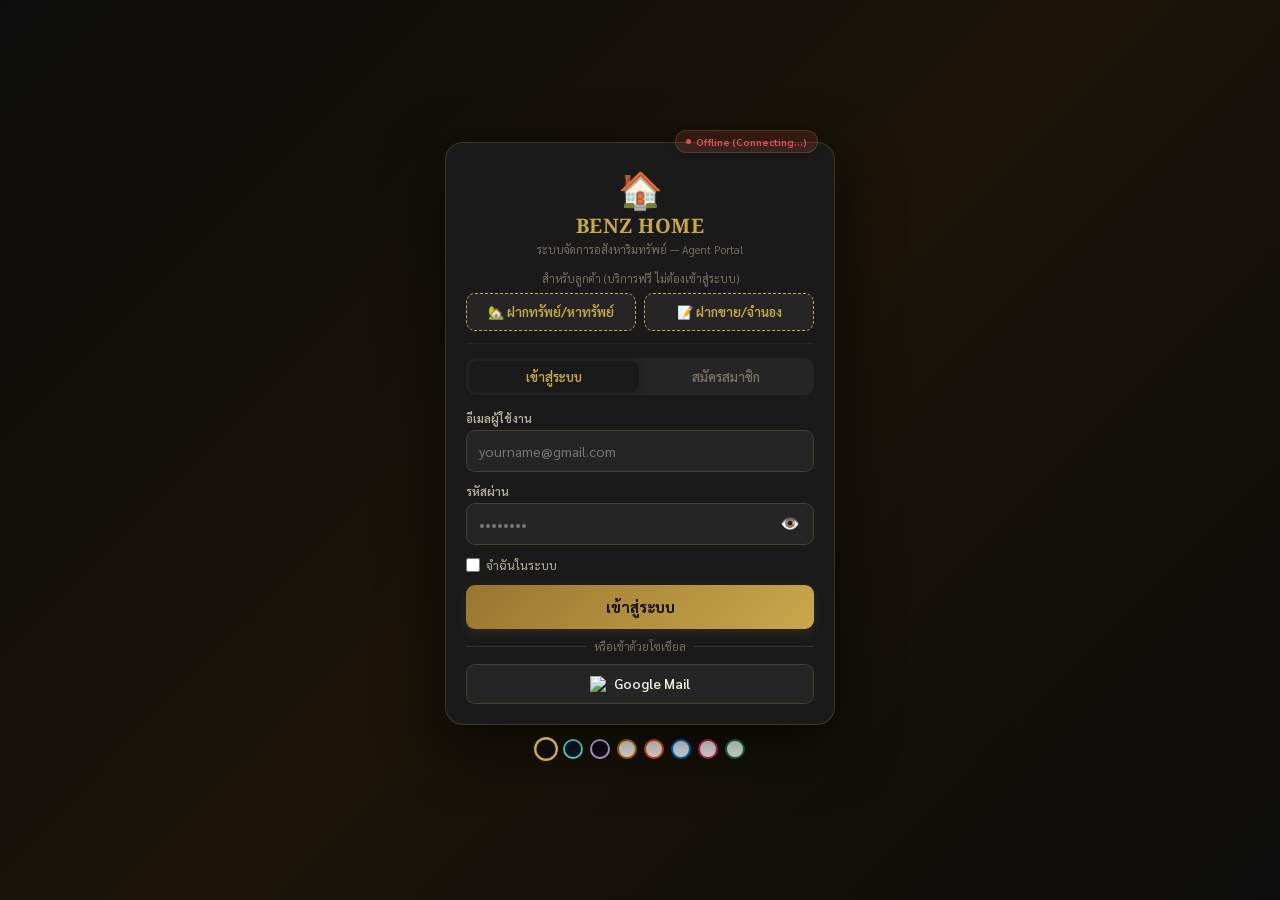
==== commit 32b1c141: "refactor(status): redesign status system for real estate broker standards - Asset: ปล่อยเช่า/ฝากขาย/" ====
--- a/index.html
+++ b/index.html
@@ -342,18 +342,17 @@
               style="padding:9px 12px;">🔄</button>
             <select class="filter-select" id="filterStatus" onchange="renderAssets()">
               <option value="">ทุกสถานะ</option>
-              <option value="เช่า">เช่า</option>
-              <option value="ซื้อทรัพย์">ซื้อทรัพย์</option>
-              <option value="ขายทรัพย์">ขายทรัพย์</option>
-              <option value="เช่าหรือซื้อ">เช่าหรือซื้อ</option>
+              <option value="ปล่อยเช่า">ปล่อยเช่า</option>
+              <option value="ฝากขาย">ฝากขาย</option>
+              <option value="ปล่อยเช่าหรือขาย">ปล่อยเช่าหรือขาย</option>
             </select>
             <select class="filter-select" id="filterListingActive" onchange="renderAssets()">
-              <option value="active">📢 ใช้งานอยู่</option>
+              <option value="active">📢 เปิดหาลูกค้า</option>
               <option value="">ทั้งหมด</option>
-              <option value="reserved">⏳ จองอยู่</option>
-              <option value="sold_all">🔴 ปิดแล้วทั้งหมด</option>
-              <option value="sold_deal">🔴 ขายแล้ว (ปิด)</option>
-              <option value="rented_deal">🔑 เช่าแล้ว (ปิด)</option>
+              <option value="reserved">📋 มีผู้เช่าแล้ว</option>
+              <option value="sold_all">🔒 ปิดแล้วทั้งหมด</option>
+              <option value="sold_deal">🔒 ขายจบแล้ว</option>
+              <option value="rented_deal">🔒 หมดสัญญาเช่า</option>
             </select>
             <select class="filter-select" id="filterType" onchange="renderAssets()">
               <option value="">ทุกประเภท</option>
@@ -1523,10 +1522,9 @@
             </div>
             <div class="form-group"><label>สถานะ</label>
               <select id="a_status">
-                <option selected>เช่า</option>
-                <option>ซื้อทรัพย์</option>
-                <option>ขายทรัพย์</option>
-                <option>เช่าหรือซื้อ</option>
+                <option selected>ปล่อยเช่า</option>
+                <option>ฝากขาย</option>
+                <option>ปล่อยเช่าหรือขาย</option>
               </select>
             </div>
             <div class="form-group full">
@@ -1536,19 +1534,19 @@
                   style="display:flex;align-items:center;gap:8px;cursor:pointer;padding:9px 16px;border-radius:8px;border:2px solid var(--green);background:rgba(80,200,120,0.08);font-size:14px;font-weight:600;color:var(--green);">
                   <input type="radio" name="a_listingActive" id="a_active_available" value="available"
                     style="accent-color:var(--green);" onchange="toggleReservationFields()">
-                  ✅ พร้อมขาย/เช่าอยู่
+                  🟢 เปิดหาลูกค้า
                 </label>
                 <label id="lbl_active_reserved"
                   style="display:flex;align-items:center;gap:8px;cursor:pointer;padding:9px 16px;border-radius:8px;border:2px solid var(--gold);background:rgba(201,168,76,0.08);font-size:14px;font-weight:600;color:var(--gold);">
                   <input type="radio" name="a_listingActive" id="a_active_reserved" value="reserved"
                     style="accent-color:var(--gold);" onchange="toggleReservationFields()">
-                  ⏳ จอง/รอปิดดีล
+                  📋 มีผู้เช่าแล้ว (ติดตามสัญญา)
                 </label>
                 <label id="lbl_active_sold"
                   style="display:flex;align-items:center;gap:8px;cursor:pointer;padding:9px 16px;border-radius:8px;border:2px solid var(--red);background:rgba(224,80,80,0.08);font-size:14px;font-weight:600;color:var(--red);">
                   <input type="radio" name="a_listingActive" id="a_active_sold" value="sold"
                     style="accent-color:var(--red);" onchange="toggleReservationFields()">
-                  🔴 ขาย/เช่าไปแล้ว (ปิด)
+                  🔒 ปิดเช่าแล้ว
                 </label>
               </div>
               <div style="font-size:12px;color:var(--text3);margin-top:6px;">💡 ทรัพย์ที่ปิดแล้วยังเก็บข้อมูลไว้
@@ -1772,10 +1770,9 @@
                 placeholder="https://facebook.com/... (ลิงก์โปรไฟล์ Facebook)"></div>
             <div class="form-group"><label>สถานะ</label>
               <select id="cu_status">
-                <option selected>เช่า</option>
-                <option>ซื้อทรัพย์</option>
-                <option>ขายทรัพย์</option>
-                <option>เช่าหรือซื้อ</option>
+                <option selected>ต้องการเช่า</option>
+                <option>ต้องการซื้อ</option>
+                <option>เช่าหรือซื้อก็ได้</option>
               </select>
             </div>
             <div class="form-group full"><label>แนวรถไฟฟ้า (ความต้องการ)</label>
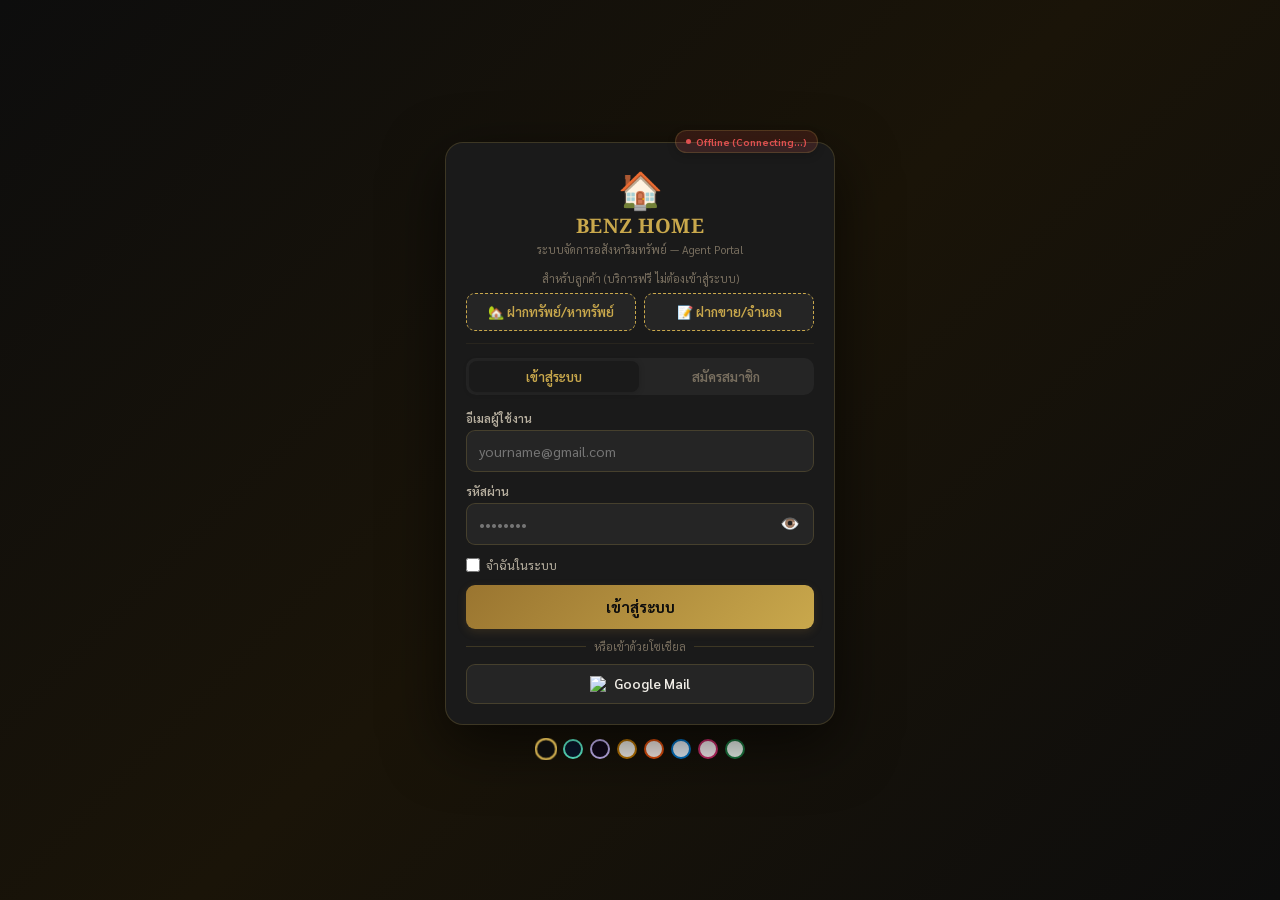
==== commit bd9226f1: "feat(customer): add Sample CSV download button and helper function" ====
--- a/index.html
+++ b/index.html
@@ -459,6 +459,9 @@
               📥 Import CSV
               <input type="file" accept=".csv" style="display:none" onchange="importCSV(event,'customers')">
             </label>
+            <button class="btn btn-outline" onclick="downloadSampleCSV('customers')" title="ดาวน์โหลดไฟล์ตัวอย่าง CSV ลูกค้า" style="cursor:pointer;">
+              📄 ตัวอย่าง CSV
+            </button>
             <button class="btn btn-primary" onclick="copyGuestRequestLink()" title="คัดลอกลิงก์ฝากทรัพย์/หาทรัพย์ส่งให้ลูกค้ากรอกข้อมูล"
               style="background: var(--green) !important; border-color: var(--green) !important; color: #ffffff !important; font-size: 14.5px; padding: 10px 22px; font-weight: 700; box-shadow: 0 4px 15px rgba(80, 200, 120, 0.35); transition: all 0.2s ease-in-out;"
               onmouseover="this.style.transform='scale(1.05)'; this.style.boxShadow='0 6px 20px rgba(80, 200, 120, 0.5)';"
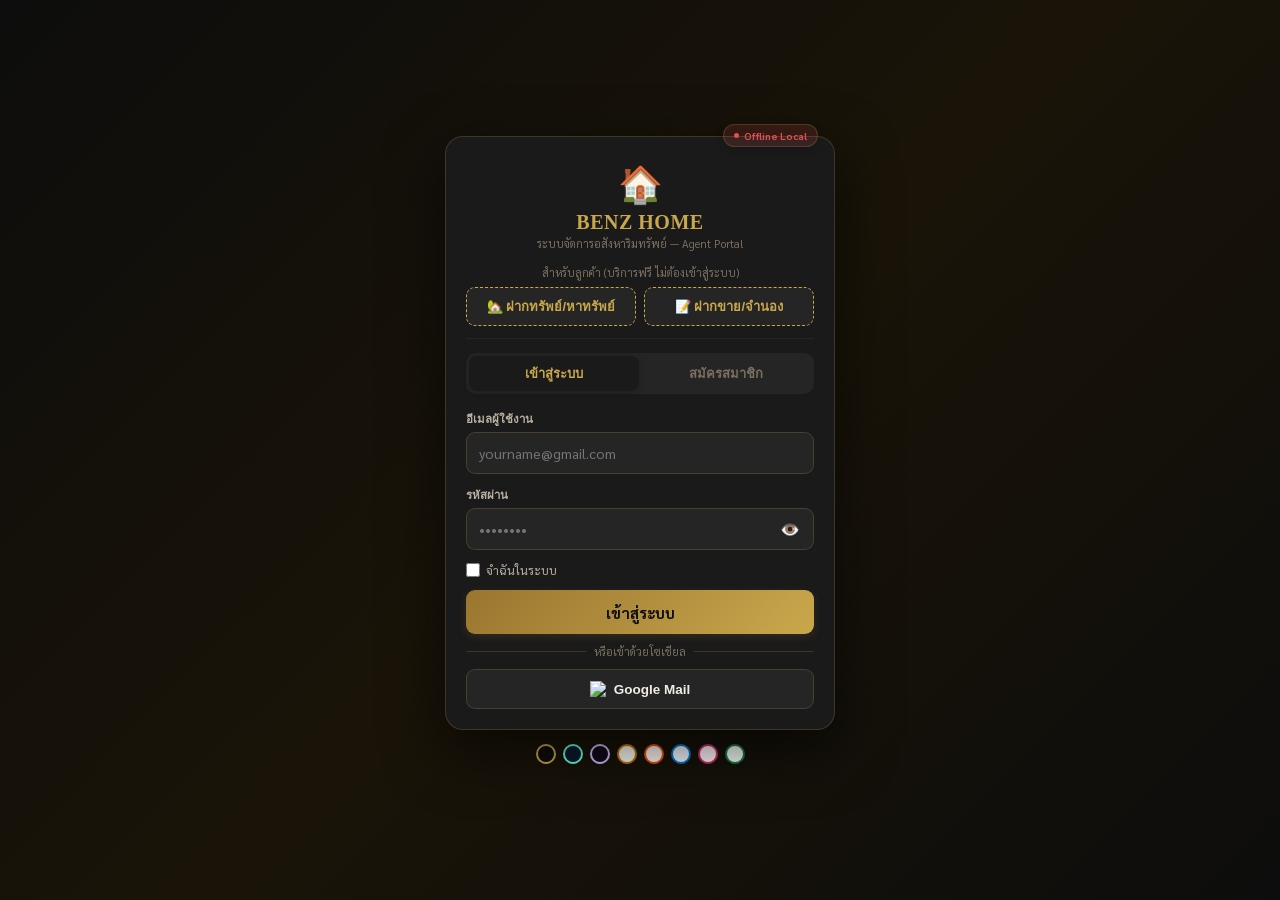
==== commit 2b33ab83: "feat(customer): make Contact field mandatory in Add Customer modal and validation" ====
--- a/index.html
+++ b/index.html
@@ -1802,7 +1802,7 @@
                 placeholder="เช่น 3 ล้าน หรือ 20,000/เดือน"></div>
             <div class="form-group"><label>ขนาดห้อง</label><input id="cu_area" placeholder="เช่น 30-50 ตร.ม."></div>
             <div class="form-group"><label>ชั้น</label><input id="cu_floor" placeholder="ชั้นที่ต้องการ"></div>
-            <div class="form-group"><label>Contact</label><input id="cu_contact" placeholder="ชื่อ / เบอร์ / Line"></div>
+            <div class="form-group mandatory"><label>Contact <span style="color:var(--red);">*</span></label><input id="cu_contact" placeholder="ชื่อ / เบอร์ / Line" required></div>
             <div class="form-group"><label>📅 วันที่ต้องการทรัพย์</label><input type="date" id="cu_targetDate"></div>
 
             <div class="form-group full"><label>Note / ความต้องการพิเศษ</label><textarea id="cu_note"
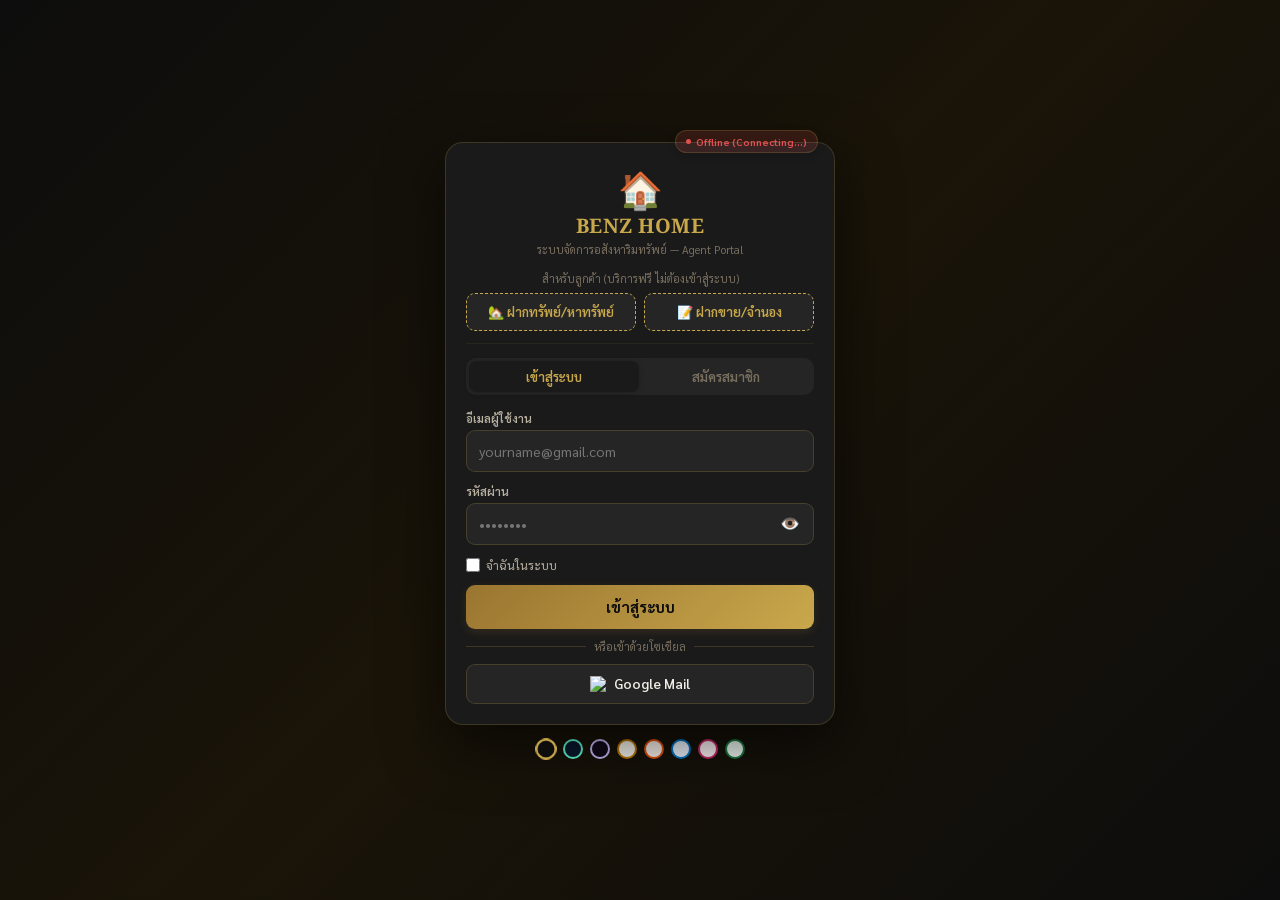
==== commit 6b58ed87: "feat(agency): implement Rental Contract Expiry tracking, Auto Caption Generator, and rent expiring s" ====
--- a/index.html
+++ b/index.html
@@ -350,6 +350,7 @@
               <option value="active">📢 เปิดหาลูกค้า</option>
               <option value="">ทั้งหมด</option>
               <option value="reserved">📋 มีผู้เช่าแล้ว</option>
+              <option value="rent_expiring">📅 สัญญาใกล้หมดอายุ (ภายใน 60 วัน)</option>
               <option value="sold_all">🔒 ปิดแล้วทั้งหมด</option>
               <option value="sold_deal">🔒 ขายจบแล้ว</option>
               <option value="rented_deal">🔒 หมดสัญญาเช่า</option>
@@ -1833,6 +1834,26 @@
       </div>
     </div>
 
+    <!-- Caption Preview Modal -->
+    <div class="modal-bg" id="modalCaptionPreview">
+      <div class="modal" style="max-width:650px">
+        <div class="modal-head">
+          <h2>✨ สคริปต์แคปชันโพสต์โซเชียลมีเดีย</h2>
+          <button class="close-btn" onclick="closeModal('captionPreview')">✕</button>
+        </div>
+        <div class="modal-body">
+          <div style="font-size:13px; color:var(--text2); margin-bottom:10px;">
+            💡 แคปชันสำเร็จรูปพร้อม Emoji จัดรูปแบบเรียบร้อย สามารถคัดลอกไปวางใน Facebook Groups, Livinginsider หรือ DDproperty ได้ทันที
+          </div>
+          <textarea id="captionPreviewText" style="width:100%; height:260px; background:var(--dark3); color:var(--text); border:1px solid var(--border); border-radius:10px; padding:12px; font-size:14px; font-family:inherit; resize:vertical;"></textarea>
+        </div>
+        <div class="modal-footer">
+          <button class="btn btn-outline" onclick="closeModal('captionPreview')">ปิด</button>
+          <button class="btn btn-primary" onclick="copyCaptionText()">📋 คัดลอกแคปชัน</button>
+        </div>
+      </div>
+    </div>
+
     <!-- Consignment Modal -->
     <div class="modal-bg" id="modalConsignment">
       <div class="modal">
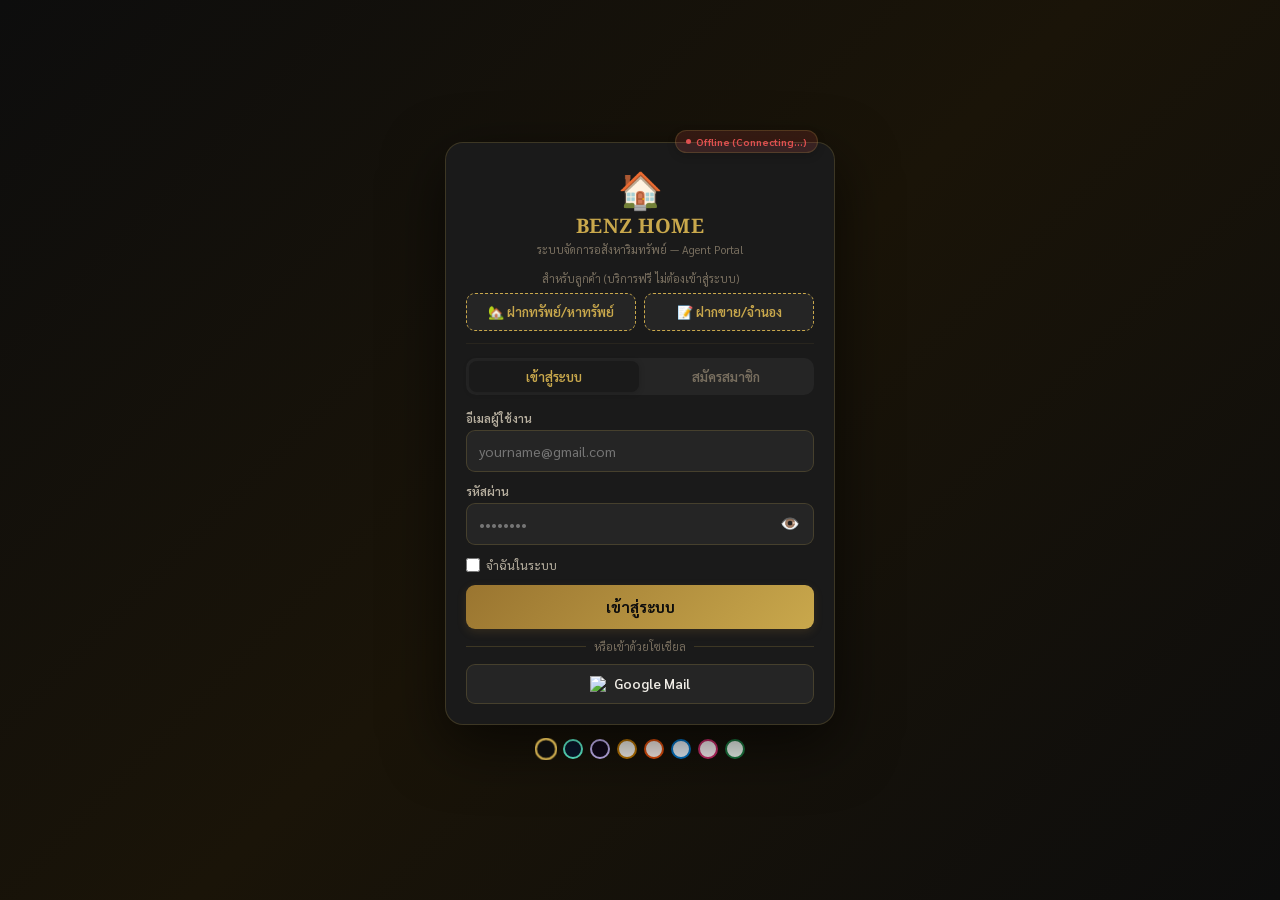
==== commit ce154371: "fix(matching): optimize table layout to eliminate horizontal scroll in asset customer match modal" ====
--- a/index.html
+++ b/index.html
@@ -1375,7 +1375,7 @@
 
     <!-- Matching Modal -->
     <div class="modal-bg" id="modalMatching">
-      <div class="modal" style="max-width:850px; width:95%; background:var(--dark2); border:1px solid var(--border);">
+      <div class="modal" style="max-width:950px; width:95%; background:var(--dark2); border:1px solid var(--border);">
         <div class="modal-head" style="border-bottom:1px solid var(--border);">
           <h2 id="modalMatchingTitle" style="color:var(--gold);">🤝 ผลลัพธ์การจับคู่ Smart Match</h2>
           <button class="close-btn" onclick="closeModal('matching')">✕</button>
@@ -1383,7 +1383,7 @@
         <div class="modal-body" style="max-height: 550px; overflow-y: auto; padding: 20px;">
           <div id="matchingSummaryText" style="margin-bottom:16px; font-size:14px; font-weight:600; color:var(--text); line-height:1.5;"></div>
           
-          <div class="table-responsive" id="matchingTableWrap" style="display:none; border:1px solid var(--border); border-radius:8px; background:var(--dark);">
+          <div class="table-responsive" id="matchingTableWrap" style="display:none; border:1px solid var(--border); border-radius:8px; background:var(--dark); width:100%;">
             <table class="table" style="margin-bottom:0; width:100%;">
               <thead style="background:var(--dark3);">
                 <tr id="matchingTableHeader">
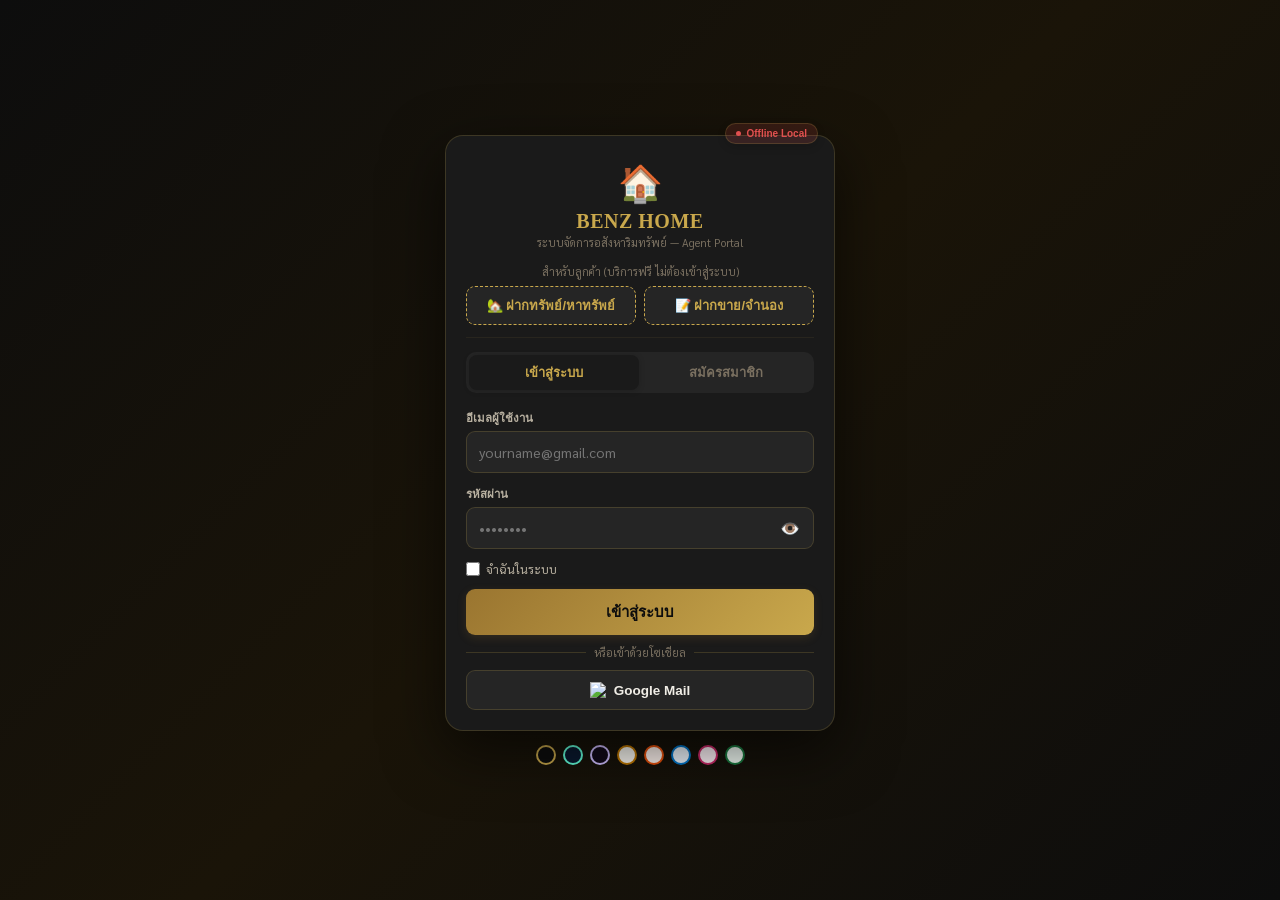
==== commit e1d1fd85: "feat(customer): implement Customer Pipeline Status, Contract Expiry tracking, and Smart Match filter" ====
--- a/index.html
+++ b/index.html
@@ -448,6 +448,14 @@
             <select class="filter-select" id="filterCustEndStation" onchange="renderCustomers()" disabled style="flex:1;">
               <option value="">สถานีสิ้นสุด</option>
             </select>
+            <select class="filter-select" id="filterCustPipelineStatus" onchange="renderCustomers()" style="flex:1.2;">
+              <option value="active" selected>🟢 เปิดหาทรัพย์</option>
+              <option value="">ทุกสถานะการติดตาม</option>
+              <option value="rented">🔑 ได้ห้องเช่าแล้ว</option>
+              <option value="bought">🏠 ซื้อสำเร็จแล้ว</option>
+              <option value="unreachable">🚫 ติดต่อไม่ได้</option>
+              <option value="cancelled">⚪ ยกเลิก/ได้ที่อื่น</option>
+            </select>
             <div class="toolbar-spacer"></div>
             <div style="display:flex;gap:4px;" class="view-toggles">
               <button id="btnCustViewCard" class="btn btn-outline btn-sm" onclick="setCustView('card')" title="การ์ด"
@@ -1772,12 +1780,53 @@
                 placeholder="ชื่อโครงการ หรือ ชื่อลูกค้า" required></div>
             <div class="form-group full"><label>🔗 ลิงก์โปรไฟล์ Facebook</label><input id="cu_linkpost"
                 placeholder="https://facebook.com/... (ลิงก์โปรไฟล์ Facebook)"></div>
-            <div class="form-group"><label>สถานะ</label>
+            <div class="form-group"><label>ความต้องการ</label>
               <select id="cu_status">
                 <option selected>ต้องการเช่า</option>
                 <option>ต้องการซื้อ</option>
                 <option>เช่าหรือซื้อก็ได้</option>
               </select>
+            </div>
+            <div class="form-group"><label>📢 สถานะการติดตามลูกค้า</label>
+              <select id="cu_pipelineStatus" onchange="toggleCustContractFields()">
+                <option value="active" selected>🟢 เปิดหาทรัพย์</option>
+                <option value="rented">🔑 ได้ห้องเช่าแล้ว (ติดตามสัญญา)</option>
+                <option value="bought">🏠 ซื้อทรัพย์สำเร็จแล้ว</option>
+                <option value="unreachable">🚫 ติดต่อไม่ได้</option>
+                <option value="cancelled">⚪ ยกเลิก / ได้ที่อื่น</option>
+              </select>
+            </div>
+            
+            <!-- Customer Contract Details (แสดงเมื่อเลือก "ได้ห้องเช่าแล้ว") -->
+            <div id="custContractFields" style="display:none;" class="form-group full">
+              <div style="background:rgba(80,200,120,0.08);border:1px solid var(--green);border-radius:12px;padding:16px;margin-top:10px;">
+                <div style="font-weight:700;color:var(--green);margin-bottom:12px;display:flex;align-items:center;gap:8px;">
+                  <span>🔑</span> ข้อมูลสัญญาเช่าลูกค้า
+                </div>
+                <div style="display:grid;grid-template-columns:1fr 1fr;gap:12px;">
+                  <div>
+                    <label style="display:block;font-size:13px;margin-bottom:6px;color:var(--text2);">📅 วันเริ่มสัญญาเช่า</label>
+                    <input type="date" id="cu_rentStartDate" style="width:100%;background:var(--dark3);border:1px solid var(--border);border-radius:8px;padding:8px 12px;color:var(--text);font-size:14px;" onchange="calculateCustRentEnd()">
+                  </div>
+                  <div>
+                    <label style="display:block;font-size:13px;margin-bottom:6px;color:var(--text2);">⏱️ ระยะเวลาสัญญา</label>
+                    <select id="cu_rentPeriod" style="width:100%;background:var(--dark3);border:1px solid var(--border);border-radius:8px;padding:8px 12px;color:var(--text);font-size:14px;" onchange="calculateCustRentEnd()">
+                      <option value="">-- เลือกระยะเวลา --</option>
+                      <option value="6">6 เดือน</option>
+                      <option value="12" selected>1 ปี (12 เดือน)</option>
+                      <option value="24">2 ปี (24 เดือน)</option>
+                    </select>
+                  </div>
+                </div>
+                <div style="margin-top:12px;">
+                  <label style="display:block;font-size:13px;margin-bottom:6px;color:var(--text2);">🔔 วันหมดสัญญาเช่า</label>
+                  <input type="date" id="cu_rentEndDate" readonly style="width:100%;background:var(--dark2);border:1px solid var(--border);border-radius:8px;padding:8px 12px;color:var(--green);font-size:14px;font-weight:600;">
+                </div>
+                <div style="font-size:12px;color:var(--text3);margin-top:10px;display:flex;align-items:center;gap:6px;">
+                  <span>💡</span>
+                  <span>ระบบจะแจ้งเตือนเมื่อใกล้หมดสัญญาเช่า 60 วันเพื่อให้ทักติดตามต่อสัญญา</span>
+                </div>
+              </div>
             </div>
             <div class="form-group full"><label>แนวรถไฟฟ้า (ความต้องการ)</label>
               <select id="cu_line" onchange="onCustModalTrainLineChange()">
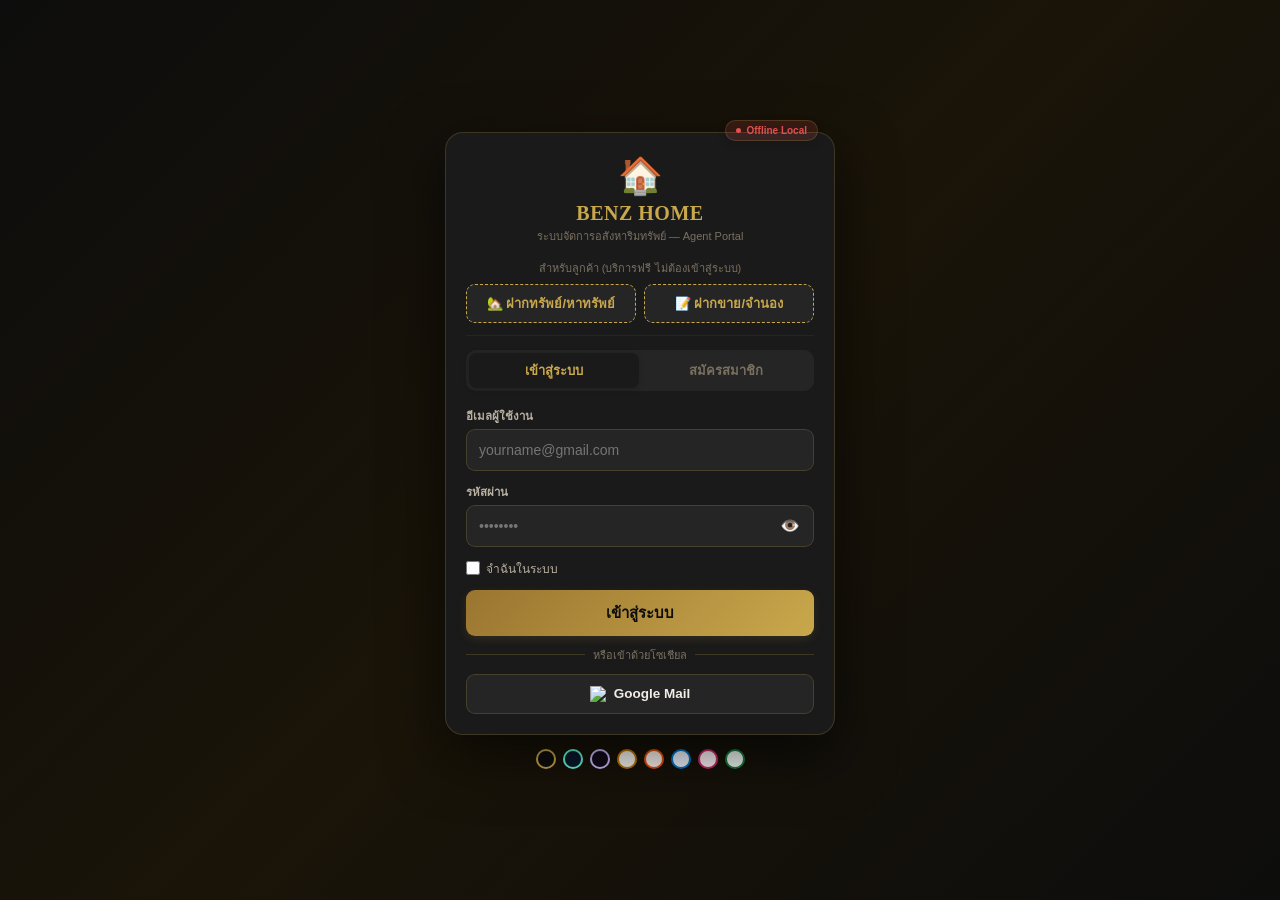
==== commit 12bb1506: "fix(customer): define toggleCustContractFields globally in utils.js and bump script version to v1.0." ====
--- a/index.html
+++ b/index.html
@@ -2313,15 +2313,15 @@
 
   <!-- JavaScript Application Modules -->
   <script src="https://cdnjs.cloudflare.com/ajax/libs/crypto-js/4.1.1/crypto-js.min.js"></script>
-  <script src="js/global-state.js?v=1.0.3"></script>
-  <script src="js/utils.js?v=1.0.3"></script>
-  <script src="js/firebase-config.js?v=1.0.3"></script>
-  <script src="js/pages/assets.js?v=1.0.3"></script>
-  <script src="js/pages/customers.js?v=1.0.3"></script>
-  <script src="js/pages/consignments.js?v=1.0.3"></script>
-  <script src="js/pages/marketing.js?v=1.0.3"></script>
-  <script src="js/pages/calculator.js?v=1.0.3"></script>
-  <script src="js/app.js?v=1.0.3"></script>
+  <script src="js/global-state.js?v=1.0.4"></script>
+  <script src="js/utils.js?v=1.0.4"></script>
+  <script src="js/firebase-config.js?v=1.0.4"></script>
+  <script src="js/pages/assets.js?v=1.0.4"></script>
+  <script src="js/pages/customers.js?v=1.0.4"></script>
+  <script src="js/pages/consignments.js?v=1.0.4"></script>
+  <script src="js/pages/marketing.js?v=1.0.4"></script>
+  <script src="js/pages/calculator.js?v=1.0.4"></script>
+  <script src="js/app.js?v=1.0.4"></script>
 </body>
 
 </html>
